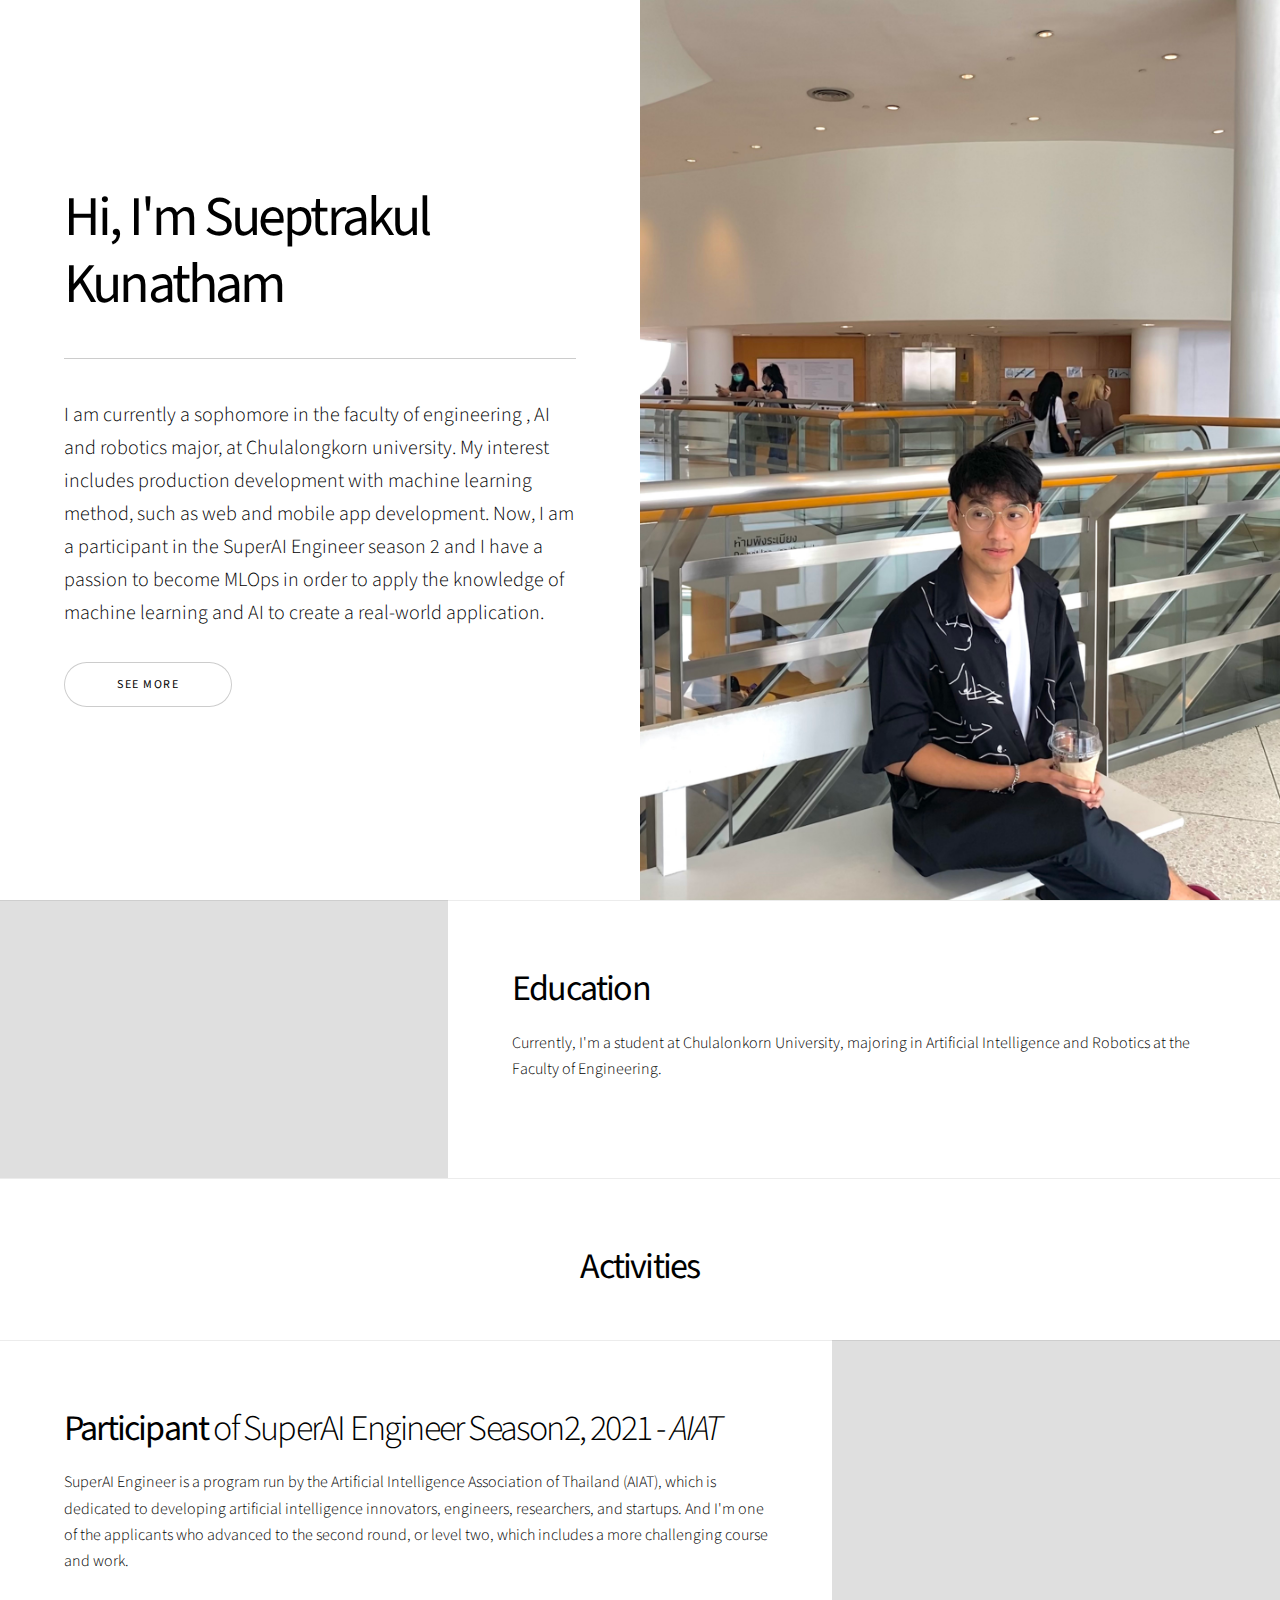
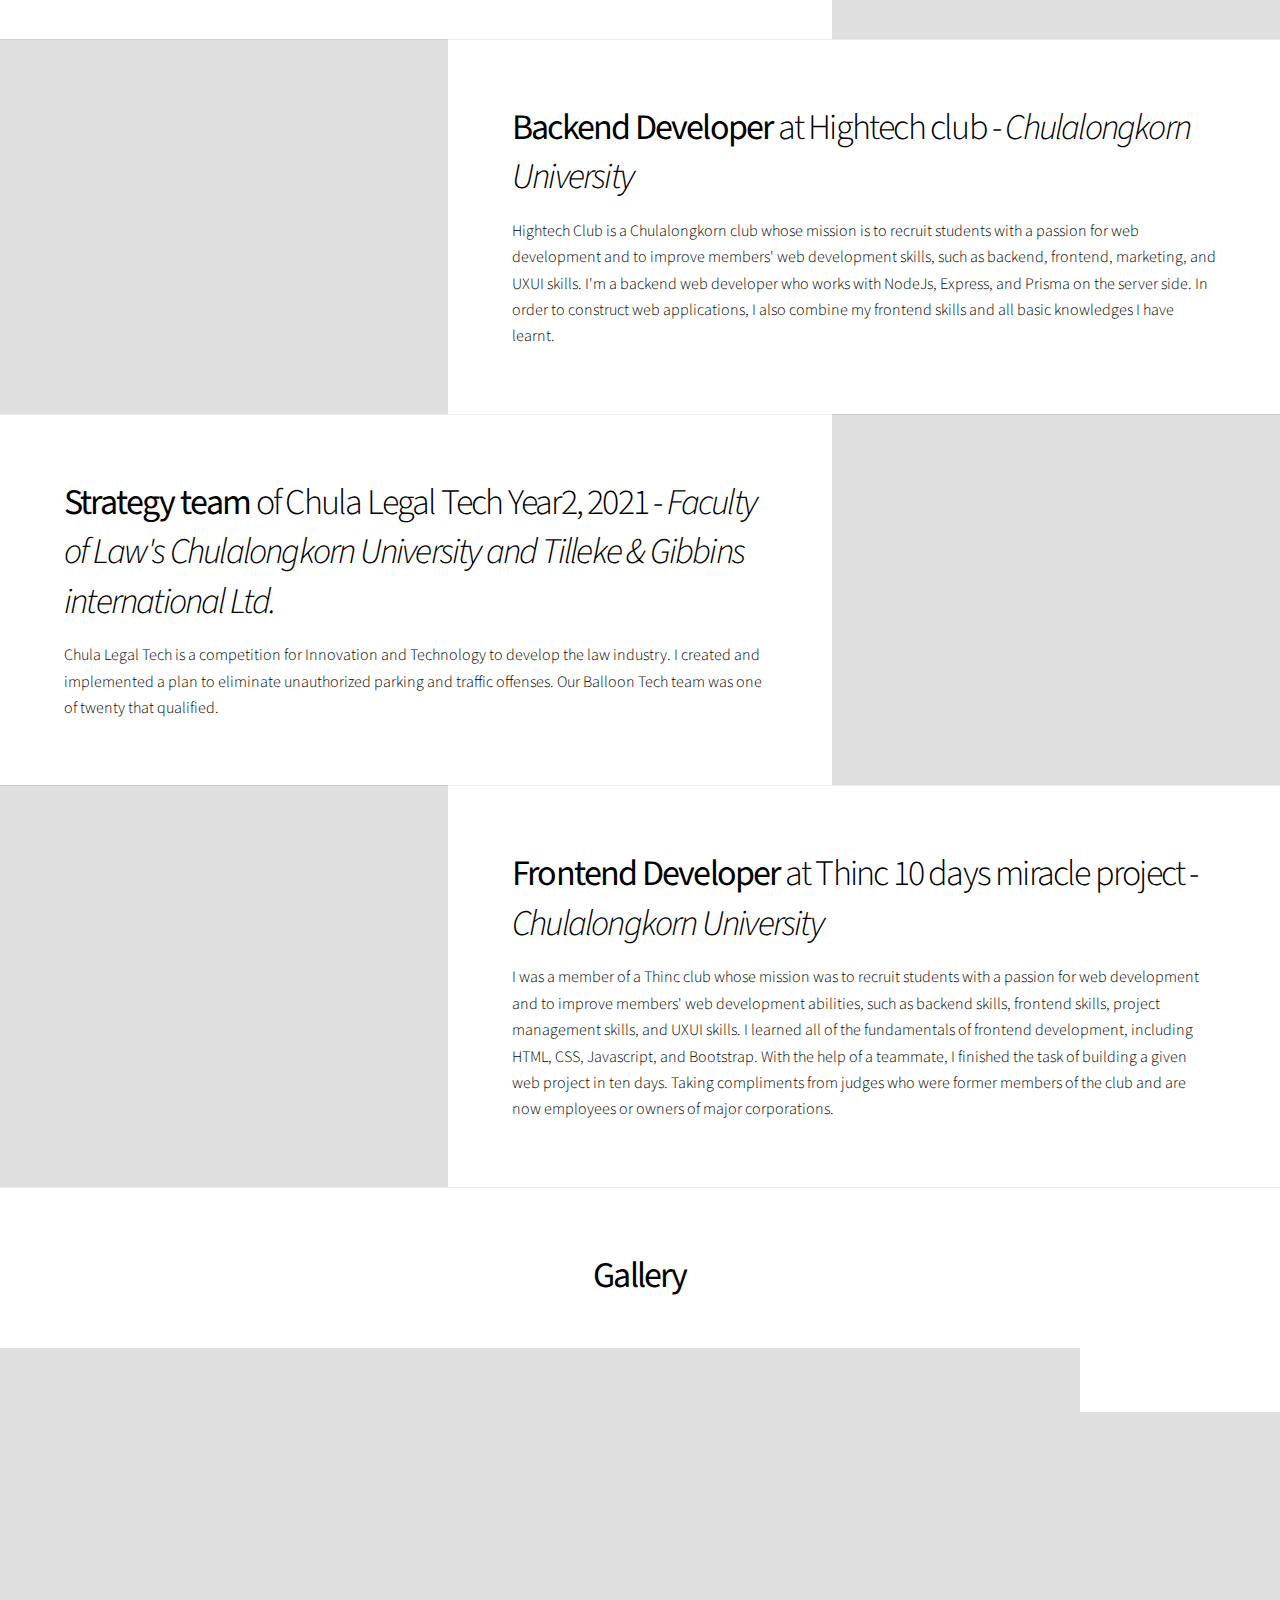
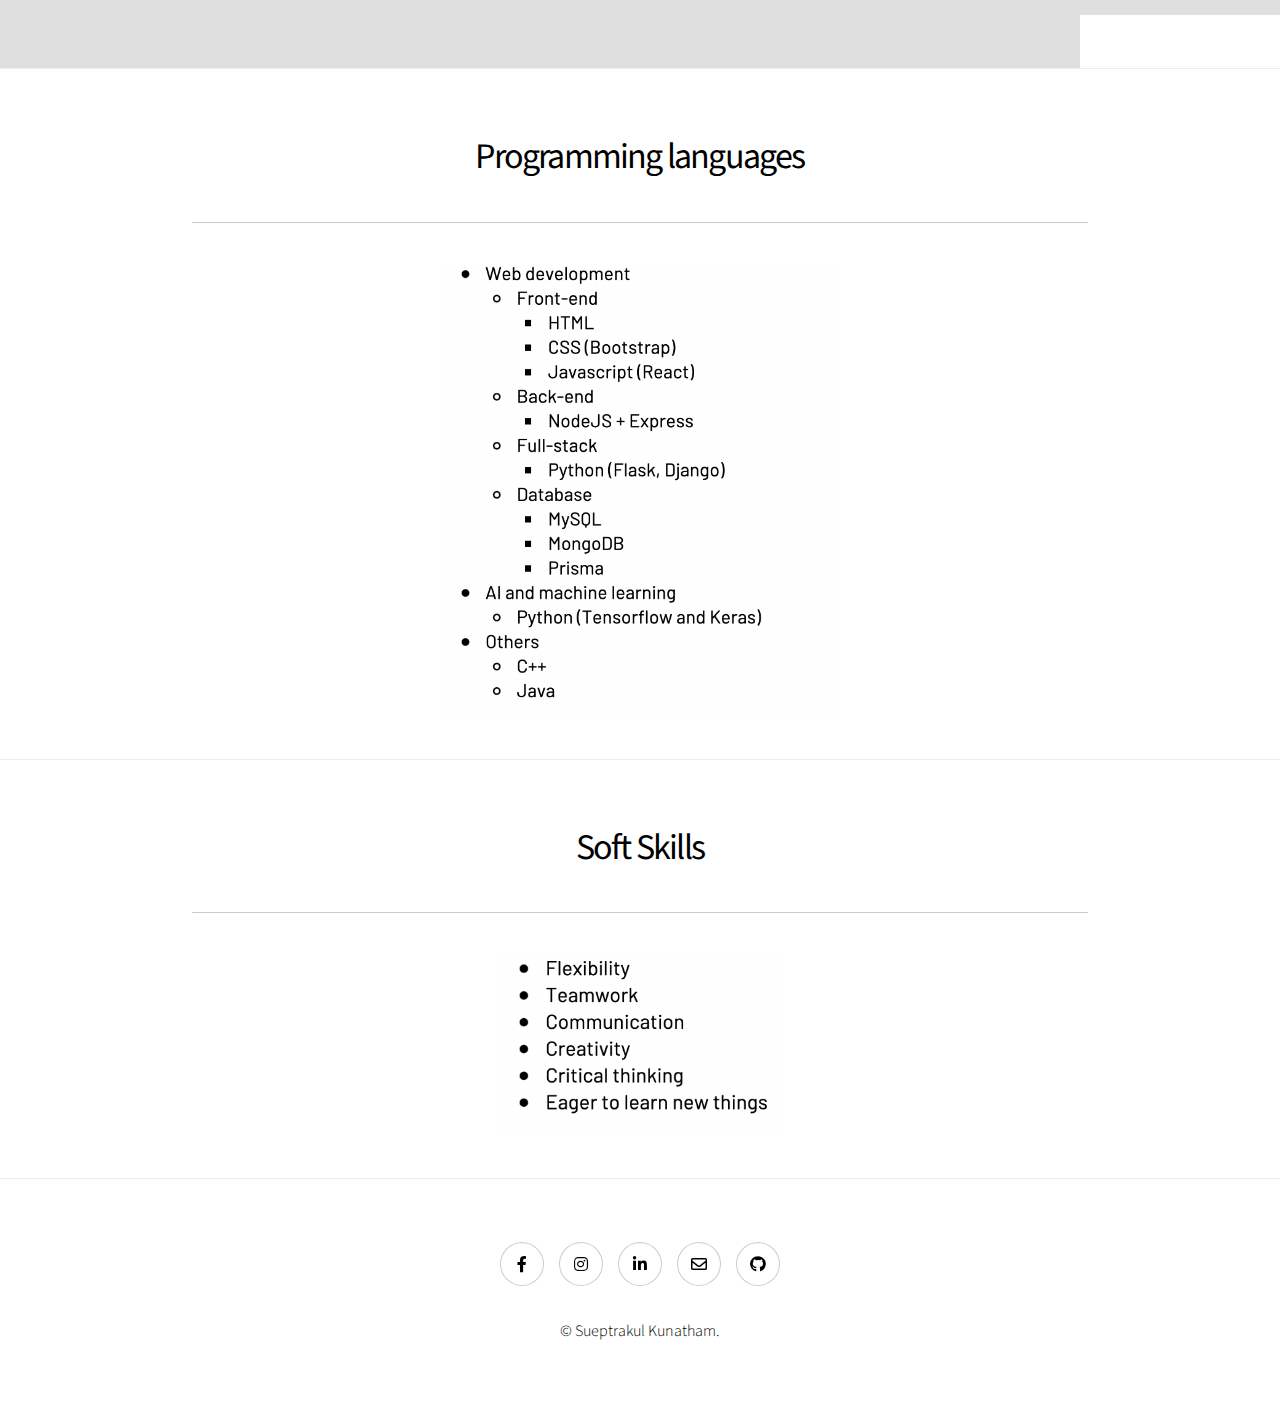
==== index.html @ b4db4ad5 "finalll" ====
<!DOCTYPE HTML>
<html>
	<head>
		<title>Sueptrakul Kunatham</title>
		<meta charset="utf-8" />
		<meta name="viewport" content="width=device-width, initial-scale=1, user-scalable=no" />
		<link rel="stylesheet" href="assets/css/main.css" />
		<noscript><link rel="stylesheet" href="assets/css/noscript.css" /></noscript>
	</head>
	<body class="is-preload">

		<!-- Wrapper -->
			<div id="wrapper" class="divided">

				<!-- One -->
					<section class="banner style1 orient-left content-align-left image-position-right fullscreen onload-image-fade-in onload-content-fade-right">
						<div class="content">
							<h1><b>Hi, I'm Sueptrakul Kunatham</b></h1>
							<hr>
							<p class="major">I am currently a sophomore in the faculty of engineering
								, AI and robotics major, at Chulalongkorn university. My interest includes production development with machine learning method, such as web and mobile app development. Now, I am a participant in the SuperAI Engineer season 2 and I have a passion to become MLOps in order to apply the knowledge of machine learning and AI to create a real-world application. 
							</p>
							<ul class="actions stacked">
								<li><a href="#first" class="button big wide smooth-scroll-middle">See more</a></li>
							</ul>
						</div>
						<div class="image">
							<img src="images/Me.jpg" alt="Sarm" />
						</div>
					</section>

				<!-- Two -->
					<section class="spotlight style1 orient-right content-align-left image-position-center onscroll-image-fade-in" id="first">
						<div class="content">
							<h2><b>Education</b></h2>
							<p>Currently, I'm a student at Chulalonkorn University, majoring in Artificial Intelligence and Robotics at the Faculty of Engineering.</p>
							<ul class="actions stacked">
							</ul>
						</div>
						<div class="image">
							<img src="images/Me2.jpg" alt="" />
						</div>
					</section>
					<section class="wrapper style1 align-center">
						<div class="inner">
							<h2><b>Activities</b></h2>
						</div>
					</section>
				<!-- Three -->
					<section class="spotlight style1 orient-left content-align-left image-position-center onscroll-image-fade-in">
						<div class="content">
							<h2><b>Participant </b>of SuperAI Engineer Season2, 2021<i> - AIAT</i></h2>
							<p>SuperAI Engineer is a program run by the Artificial Intelligence Association of Thailand (AIAT), which is dedicated to developing artificial intelligence innovators, engineers, researchers, and startups. And I'm one of the applicants who advanced to the second round, or level two, which includes a more challenging course and work.</p>
						</div>
						<div class="image">
							<img src="images/SarmSuperAI.jpg" alt="" style="height:70vh;"/>
						</div>
					</section>

				<!-- Four -->
					<section class="spotlight style1 orient-right content-align-left image-position-center onscroll-image-fade-in">
						<div class="content">
							<h2><b>Backend Developer </b>at Hightech club<i> - Chulalongkorn University</i></h2>
							<p>Hightech Club is a Chulalongkorn club whose mission is to recruit students with a passion for web development and to improve members' web development skills, such as backend, frontend, marketing, and UXUI skills. I'm a backend web developer who works with NodeJs, Express, and Prisma on the server side. In order to construct web applications, I also combine my frontend skills and all basic knowledges I have learnt.</p>
						</div>
						<div class="image">
							<img src="images/Hightech.png" alt="" />
						</div>
					</section>
				<!-- Five -->
				<section class="spotlight style1 orient-left content-align-left image-position-center onscroll-image-fade-in">
					<div class="content">
						<h2><b>Strategy team </b>of Chula Legal Tech Year2, 2021<i> - Faculty of Law's Chulalongkorn University and Tilleke & Gibbins international Ltd.</i></h2>
						<p>Chula Legal Tech is a competition for Innovation and Technology to develop the law industry. I created and implemented a plan to eliminate unauthorized parking and traffic offenses. Our Balloon Tech team was one of twenty that qualified.</p>
					</div>
					<div class="image">
						<img src="images/CuLegalTech.png" alt=""/>
					</div>
				</section>

				<!-- six -->
				<section class="spotlight style1 orient-right content-align-left image-position-center onscroll-image-fade-in">
					<div class="content">
						<h2><b>Frontend Developer </b>at Thinc 10 days miracle project<i> - Chulalongkorn University</i></h2>
						<p>I was a member of a Thinc club whose mission was to recruit students with a passion for web development and to improve members' web development abilities, such as backend skills, frontend skills, project management skills, and UXUI skills. I learned all of the fundamentals of frontend development, including HTML, CSS, Javascript, and Bootstrap. With the help of a teammate, I finished the task of building a given web project in ten days. Taking compliments from judges who were former members of the club and are now employees or owners of major corporations.</p>
					</div>
					<div class="image">
						<img src="images/Thinc.jpg" alt="" />
					</div>
				</section>
				

				<!-- seven -->
					<section class="wrapper style1 align-center">
						<div class="inner">
							<h2><b>Gallery</b></h2>
						</div>
						<!-- Gallery -->
							<div class="gallery style2 medium lightbox onscroll-fade-in" style="height: 20em">
								<article>
									<a href="images/MeInNisitPic.png" class="image">
										<img src="images/MeInNisitPic.png" alt="" style="object-fit: cover;" />
									</a>
									<div class="caption">
										<ul class="actions fixed">
											<li><span class="button small">Details</span></li>
										</ul>
									</div>
								</article>
								<article>
									<a href="images/20qualified.jpg" class="image">
										<img src="images/20qualified.jpg" alt="" />
									</a>
									<div class="caption">
										<ul class="actions fixed">
											<li><span class="button small">Details</span></li>
										</ul>
									</div>
								</article>
								<article>
									<a href="images/CuLegalTech.png" class="image">
										<img src="images/CuLegalTech.png" alt="" />
									</a>
									<div class="caption">
										<ul class="actions fixed">
											<li><span class="button small">Details</span></li>
										</ul>
									</div>
								</article>
								<article>
									<a href="images/Hightech.png" class="image">
										<img src="images/Hightech.png" alt="" style="margin-top: 4em"/>
									</a>
									<div class="caption">
										<ul class="actions fixed">
											<li><span class="button small">Details</span></li>
										</ul>
									</div>
								</article>
								<article>
									<a href="images/chillme.JPG" class="image">
										<img src="images/chillme.JPG" alt="" style="margin-top: 3em"/>
									</a>
									<div class="caption">
										<ul class="actions fixed">
											<li><span class="button small">Details</span></li>
										</ul>
									</div>
								</article>
								<article>
									<a href="images/FoundationAI.png" class="image">
										<img src="images/FoundationAI.png" alt="" style="margin-top: 3em"/>
									</a>
									<div class="caption">
										<ul class="actions fixed">
											<li><span class="button small">Details</span></li>
										</ul>
									</div>
								</article>
								<article>
									<a href="images/Superai_eng.jpg" class="image">
										<img src="images/Superai_eng.jpg" alt="" style="margin-top: 3em"/>
									</a>
									<div class="caption">
										<ul class="actions fixed">
											<li><span class="button small">Details</span></li>
										</ul>
									</div>
								</article>
								<article>
									<a href="images/SuperaiMe.jpg" class="image">
										<img src="images/SuperaiMe.jpg" alt="" />
									</a>
									<div class="caption">
										<ul class="actions fixed">
											<li><span class="button small">Details</span></li>
										</ul>
									</div>
								</article>
								<article>
									<a href="images/Superai_camp.jpg" class="image">
										<img src="images/Superai_camp.jpg" alt="" style="margin-top: 1.5em"/>
									</a>
									<div class="caption">
										<ul class="actions fixed">
											<li><span class="button small">Details</span></li>
										</ul>
									</div>
								</article>
								
							</div>

					</section>

				<!-- Eight -->
					<section class="wrapper style1 align-center">
						<div class="inner">
							<h2><b>Programming languages</b><hr></h2>
							<div class="image">
								<img src="images/listoflanguages.png" alt="" style="width:25em;" />
							</div>							
						</div>
					</section>
				<!-- Ninth -->
				<section class="wrapper style1 align-center">
					<div class="inner">
						<h2><b>Soft Skills</b><hr></h2>
						<div class="image">
							<img src="images/SoftSkills.png" alt="" style="width:18em;" />
						</div>							
					</div>
				</section>


				<!-- Footer -->
					<footer class="wrapper style1 align-center">
						<div class="inner">
							<ul class="icons">
								<li><a href="https://web.facebook.com/SarmKunatham/" class="icon brands style2 fa-facebook-f"><span class="label">Facebook</span></a></li>
								<li><a href="https://www.instagram.com/sarm_kunatham/" class="icon brands style2 fa-instagram"><span class="label">Instagram</span></a></li>
								<li><a href="https://www.linkedin.com/in/sueptrakul-kunatham" class="icon brands style2 fa-linkedin-in"><span class="label">LinkedIn</span></a></li>
								<li><a href="#" class="icon style2 fa-envelope"><span class="label">Email</span></a></li>
								<li><a href="https://github.com/SarmSKunatham" class="icon brands style2 fa-github"><span class="label">Email</span></a></li>
							</ul>
							<p>&copy; Sueptrakul Kunatham.</p>
						</div>
					</footer>

			</div>

		<!-- Scripts -->
			<script src="assets/js/jquery.min.js"></script>
			<script src="assets/js/jquery.scrollex.min.js"></script>
			<script src="assets/js/jquery.scrolly.min.js"></script>
			<script src="assets/js/browser.min.js"></script>
			<script src="assets/js/breakpoints.min.js"></script>
			<script src="assets/js/util.js"></script>
			<script src="assets/js/main.js"></script>

	</body>
</html>
---- assets/css/main.css ----
@import url(fontawesome-all.min.css);
@import url("https://fonts.googleapis.com/css?family=Source+Sans+Pro:300,300i,400,400i");

/*
	Story by HTML5 UP
	html5up.net | @ajlkn
	Free for personal and commercial use under the CCA 3.0 license (html5up.net/license)
*/

html, body, div, span, applet, object,
iframe, h1, h2, h3, h4, h5, h6, p, blockquote,
pre, a, abbr, acronym, address, big, cite,
code, del, dfn, em, img, ins, kbd, q, s, samp,
small, strike, strong, sub, sup, tt, var, b,
u, i, center, dl, dt, dd, ol, ul, li, fieldset,
form, label, legend, table, caption, tbody,
tfoot, thead, tr, th, td, article, aside,
canvas, details, embed, figure, figcaption,
footer, header, hgroup, menu, nav, output, ruby,
section, summary, time, mark, audio, video {
	margin: 0;
	padding: 0;
	border: 0;
	font-size: 100%;
	font: inherit;
	vertical-align: baseline;}

article, aside, details, figcaption, figure,
footer, header, hgroup, menu, nav, section {
	display: block;}

body {
	line-height: 1;
}

ol, ul {
	list-style: none;
}

blockquote, q {
	quotes: none;
}

	blockquote:before, blockquote:after, q:before, q:after {
		content: '';
		content: none;
	}

table {
	border-collapse: collapse;
	border-spacing: 0;
}

body {
	-webkit-text-size-adjust: none;
}

mark {
	background-color: transparent;
	color: inherit;
}

input::-moz-focus-inner {
	border: 0;
	padding: 0;
}

input, select, textarea {
	-moz-appearance: none;
	-webkit-appearance: none;
	-ms-appearance: none;
	appearance: none;
}

/* Basic */

	@-ms-viewport {
		width: device-width;
	}

	body {
		-ms-overflow-style: scrollbar;
	}

	@media screen and (max-width: 480px) {

		html, body {
			min-width: 320px;
		}

	}
	html {
		box-sizing: border-box;
	}

	*, *:before, *:after {
		box-sizing: inherit;
	}

	body {
		background: #ffffff;
	}

		body.is-preload *, body.is-preload *:before, body.is-preload *:after {
			-moz-animation: none !important;
			-webkit-animation: none !important;
			-ms-animation: none !important;
			animation: none !important;
			-moz-transition: none !important;
			-webkit-transition: none !important;
			-ms-transition: none !important;
			transition: none !important;
		}

/* Type */

	html {
		font-size: 18pt;
	}

		@media screen and (max-width: 1680px) {

			html {
				font-size: 14pt;
			}

		}

		@media screen and (max-width: 1280px) {

			html {
				font-size: 12pt;
			}

		}

		@media screen and (max-width: 736px) {

			html {
				font-size: 11pt;
			}

		}

		@media screen and (max-width: 360px) {

			html {
				font-size: 10pt;
			}

		}

	body {
		background-color: #ffffff;
		color: #000000;
	}

	body, input, select, textarea {
		font-family: "Source Sans Pro", Helvetica, sans-serif;
		font-size: 1rem;
		font-weight: 300;
		line-height: 1.65;
	}

	a {
		-moz-transition: color 0.2s ease-in-out;
		-webkit-transition: color 0.2s ease-in-out;
		-ms-transition: color 0.2s ease-in-out;
		transition: color 0.2s ease-in-out;
		text-decoration: underline;
	}

		a:hover {
			text-decoration: none;
		}

	strong, b {
		font-weight: 400;
	}

	em, i {
		font-style: italic;
	}

	p {
		margin: 0 0 2rem 0;
	}

		p.major {
			font-size: 1.25rem;
		}

	h1, h2, h3, h4, h5, h6 {
		font-weight: 300;
		line-height: 1.375;
		letter-spacing: -0.05em;
		margin: 0 0 1rem 0;
	}

		h1 a, h2 a, h3 a, h4 a, h5 a, h6 a {
			color: inherit;
			text-decoration: none;
		}

	h1 {
		font-size: 3.5rem;
		line-height: 1.2;
	}

	h2 {
		font-size: 2.25rem;
	}

	h3 {
		font-size: 1.5rem;
	}

	h4 {
		font-size: 1.1rem;
	}

	h5 {
		font-size: 0.9rem;
	}

	h6 {
		font-size: 0.7rem;
	}

	sub {
		font-size: 0.8rem;
		position: relative;
		top: 0.5rem;
	}

	sup {
		font-size: 0.8rem;
		position: relative;
		top: -0.5rem;
	}

	blockquote {
		border-left: solid 4px;
		font-style: italic;
		margin: 0 0 2rem 0;
		padding: 0.5rem 0 0.5rem 2rem;
	}

	code {
		border-radius: 4px;
		font-family: "Courier New", monospace;
		font-size: 0.9em;
		margin: 0 0.25rem;
		padding: 0.25rem 0.325rem;
	}

	pre {
		-webkit-overflow-scrolling: touch;
		font-family: "Courier New", monospace;
		font-size: 0.9em;
		margin: 0 0 2rem 0;
	}

		pre code {
			display: block;
			line-height: 1.5;
			padding: 0.75rem 1rem;
			overflow-x: auto;
		}

	hr {
		border: 0;
		border-bottom: solid 1px;
		margin: 2.5rem 0;
	}

		hr.major {
			margin: 3.5rem 0;
		}

	.align-left {
		text-align: left;
	}

	.align-center {
		text-align: center;
	}

	.align-right {
		text-align: right;
	}

	@media screen and (max-width: 736px) {

		p.major {
			font-size: 1.1rem;
		}

		h1 {
			font-size: 2.5rem;
		}

		h2 {
			font-size: 2rem;
		}

		h3 {
			font-size: 1.25rem;
		}

		h4 {
			font-size: 1rem;
		}

	}

	input, select, textarea {
		color: #000000;
	}

	a {
		color: #000000;
	}

		a:hover {
			color: #47D3E5;
		}

	strong, b {
		color: #000000;
	}

	h1, h2, h3, h4, h5, h6 {
		color: #000000;
	}

	blockquote {
		border-left-color: rgba(0, 0, 0, 0.2);
	}

	code {
		background: rgba(0, 0, 0, 0.05);
		border-color: rgba(0, 0, 0, 0.2);
	}

	hr {
		border-bottom-color: rgba(0, 0, 0, 0.2);
	}

/* Row */

	.row {
		display: flex;
		flex-wrap: wrap;
		box-sizing: border-box;
		align-items: stretch;
	}

		.row > * {
			box-sizing: border-box;
		}

		.row.gtr-uniform > * > :last-child {
			margin-bottom: 0;
		}

		.row.aln-left {
			justify-content: flex-start;
		}

		.row.aln-center {
			justify-content: center;
		}

		.row.aln-right {
			justify-content: flex-end;
		}

		.row.aln-top {
			align-items: flex-start;
		}

		.row.aln-middle {
			align-items: center;
		}

		.row.aln-bottom {
			align-items: flex-end;
		}

		.row > .imp {
			order: -1;
		}

		.row > .col-1 {
			width: 8.33333%;
		}

		.row > .off-1 {
			margin-left: 8.33333%;
		}

		.row > .col-2 {
			width: 16.66667%;
		}

		.row > .off-2 {
			margin-left: 16.66667%;
		}

		.row > .col-3 {
			width: 25%;
		}

		.row > .off-3 {
			margin-left: 25%;
		}

		.row > .col-4 {
			width: 33.33333%;
		}

		.row > .off-4 {
			margin-left: 33.33333%;
		}

		.row > .col-5 {
			width: 41.66667%;
		}

		.row > .off-5 {
			margin-left: 41.66667%;
		}

		.row > .col-6 {
			width: 50%;
		}

		.row > .off-6 {
			margin-left: 50%;
		}

		.row > .col-7 {
			width: 58.33333%;
		}

		.row > .off-7 {
			margin-left: 58.33333%;
		}

		.row > .col-8 {
			width: 66.66667%;
		}

		.row > .off-8 {
			margin-left: 66.66667%;
		}

		.row > .col-9 {
			width: 75%;
		}

		.row > .off-9 {
			margin-left: 75%;
		}

		.row > .col-10 {
			width: 83.33333%;
		}

		.row > .off-10 {
			margin-left: 83.33333%;
		}

		.row > .col-11 {
			width: 91.66667%;
		}

		.row > .off-11 {
			margin-left: 91.66667%;
		}

		.row > .col-12 {
			width: 100%;
		}

		.row > .off-12 {
			margin-left: 100%;
		}

		.row.gtr-0 {
			margin-top: 0;
			margin-left: 0rem;
		}

			.row.gtr-0 > * {
				padding: 0 0 0 0rem;
			}

			.row.gtr-0.gtr-uniform {
				margin-top: 0rem;
			}

				.row.gtr-0.gtr-uniform > * {
					padding-top: 0rem;
				}

		.row.gtr-25 {
			margin-top: 0;
			margin-left: -0.5rem;
		}

			.row.gtr-25 > * {
				padding: 0 0 0 0.5rem;
			}

			.row.gtr-25.gtr-uniform {
				margin-top: -0.5rem;
			}

				.row.gtr-25.gtr-uniform > * {
					padding-top: 0.5rem;
				}

		.row.gtr-50 {
			margin-top: 0;
			margin-left: -1rem;
		}

			.row.gtr-50 > * {
				padding: 0 0 0 1rem;
			}

			.row.gtr-50.gtr-uniform {
				margin-top: -1rem;
			}

				.row.gtr-50.gtr-uniform > * {
					padding-top: 1rem;
				}

		.row {
			margin-top: 0;
			margin-left: -2rem;
		}

			.row > * {
				padding: 0 0 0 2rem;
			}

			.row.gtr-uniform {
				margin-top: -2rem;
			}

				.row.gtr-uniform > * {
					padding-top: 2rem;
				}

		.row.gtr-150 {
			margin-top: 0;
			margin-left: -3rem;
		}

			.row.gtr-150 > * {
				padding: 0 0 0 3rem;
			}

			.row.gtr-150.gtr-uniform {
				margin-top: -3rem;
			}

				.row.gtr-150.gtr-uniform > * {
					padding-top: 3rem;
				}

		.row.gtr-200 {
			margin-top: 0;
			margin-left: -4rem;
		}

			.row.gtr-200 > * {
				padding: 0 0 0 4rem;
			}

			.row.gtr-200.gtr-uniform {
				margin-top: -4rem;
			}

				.row.gtr-200.gtr-uniform > * {
					padding-top: 4rem;
				}

		@media screen and (max-width: 1680px) {

			.row {
				display: flex;
				flex-wrap: wrap;
				box-sizing: border-box;
				align-items: stretch;
			}

				.row > * {
					box-sizing: border-box;
				}

				.row.gtr-uniform > * > :last-child {
					margin-bottom: 0;
				}

				.row.aln-left {
					justify-content: flex-start;
				}

				.row.aln-center {
					justify-content: center;
				}

				.row.aln-right {
					justify-content: flex-end;
				}

				.row.aln-top {
					align-items: flex-start;
				}

				.row.aln-middle {
					align-items: center;
				}

				.row.aln-bottom {
					align-items: flex-end;
				}

				.row > .imp-xlarge {
					order: -1;
				}

				.row > .col-1-xlarge {
					width: 8.33333%;
				}

				.row > .off-1-xlarge {
					margin-left: 8.33333%;
				}

				.row > .col-2-xlarge {
					width: 16.66667%;
				}

				.row > .off-2-xlarge {
					margin-left: 16.66667%;
				}

				.row > .col-3-xlarge {
					width: 25%;
				}

				.row > .off-3-xlarge {
					margin-left: 25%;
				}

				.row > .col-4-xlarge {
					width: 33.33333%;
				}

				.row > .off-4-xlarge {
					margin-left: 33.33333%;
				}

				.row > .col-5-xlarge {
					width: 41.66667%;
				}

				.row > .off-5-xlarge {
					margin-left: 41.66667%;
				}

				.row > .col-6-xlarge {
					width: 50%;
				}

				.row > .off-6-xlarge {
					margin-left: 50%;
				}

				.row > .col-7-xlarge {
					width: 58.33333%;
				}

				.row > .off-7-xlarge {
					margin-left: 58.33333%;
				}

				.row > .col-8-xlarge {
					width: 66.66667%;
				}

				.row > .off-8-xlarge {
					margin-left: 66.66667%;
				}

				.row > .col-9-xlarge {
					width: 75%;
				}

				.row > .off-9-xlarge {
					margin-left: 75%;
				}

				.row > .col-10-xlarge {
					width: 83.33333%;
				}

				.row > .off-10-xlarge {
					margin-left: 83.33333%;
				}

				.row > .col-11-xlarge {
					width: 91.66667%;
				}

				.row > .off-11-xlarge {
					margin-left: 91.66667%;
				}

				.row > .col-12-xlarge {
					width: 100%;
				}

				.row > .off-12-xlarge {
					margin-left: 100%;
				}

				.row.gtr-0 {
					margin-top: 0;
					margin-left: 0rem;
				}

					.row.gtr-0 > * {
						padding: 0 0 0 0rem;
					}

					.row.gtr-0.gtr-uniform {
						margin-top: 0rem;
					}

						.row.gtr-0.gtr-uniform > * {
							padding-top: 0rem;
						}

				.row.gtr-25 {
					margin-top: 0;
					margin-left: -0.5rem;
				}

					.row.gtr-25 > * {
						padding: 0 0 0 0.5rem;
					}

					.row.gtr-25.gtr-uniform {
						margin-top: -0.5rem;
					}

						.row.gtr-25.gtr-uniform > * {
							padding-top: 0.5rem;
						}

				.row.gtr-50 {
					margin-top: 0;
					margin-left: -1rem;
				}

					.row.gtr-50 > * {
						padding: 0 0 0 1rem;
					}

					.row.gtr-50.gtr-uniform {
						margin-top: -1rem;
					}

						.row.gtr-50.gtr-uniform > * {
							padding-top: 1rem;
						}

				.row {
					margin-top: 0;
					margin-left: -2rem;
				}

					.row > * {
						padding: 0 0 0 2rem;
					}

					.row.gtr-uniform {
						margin-top: -2rem;
					}

						.row.gtr-uniform > * {
							padding-top: 2rem;
						}

				.row.gtr-150 {
					margin-top: 0;
					margin-left: -3rem;
				}

					.row.gtr-150 > * {
						padding: 0 0 0 3rem;
					}

					.row.gtr-150.gtr-uniform {
						margin-top: -3rem;
					}

						.row.gtr-150.gtr-uniform > * {
							padding-top: 3rem;
						}

				.row.gtr-200 {
					margin-top: 0;
					margin-left: -4rem;
				}

					.row.gtr-200 > * {
						padding: 0 0 0 4rem;
					}

					.row.gtr-200.gtr-uniform {
						margin-top: -4rem;
					}

						.row.gtr-200.gtr-uniform > * {
							padding-top: 4rem;
						}

		}

		@media screen and (max-width: 1280px) {

			.row {
				display: flex;
				flex-wrap: wrap;
				box-sizing: border-box;
				align-items: stretch;
			}

				.row > * {
					box-sizing: border-box;
				}

				.row.gtr-uniform > * > :last-child {
					margin-bottom: 0;
				}

				.row.aln-left {
					justify-content: flex-start;
				}

				.row.aln-center {
					justify-content: center;
				}

				.row.aln-right {
					justify-content: flex-end;
				}

				.row.aln-top {
					align-items: flex-start;
				}

				.row.aln-middle {
					align-items: center;
				}

				.row.aln-bottom {
					align-items: flex-end;
				}

				.row > .imp-large {
					order: -1;
				}

				.row > .col-1-large {
					width: 8.33333%;
				}

				.row > .off-1-large {
					margin-left: 8.33333%;
				}

				.row > .col-2-large {
					width: 16.66667%;
				}

				.row > .off-2-large {
					margin-left: 16.66667%;
				}

				.row > .col-3-large {
					width: 25%;
				}

				.row > .off-3-large {
					margin-left: 25%;
				}

				.row > .col-4-large {
					width: 33.33333%;
				}

				.row > .off-4-large {
					margin-left: 33.33333%;
				}

				.row > .col-5-large {
					width: 41.66667%;
				}

				.row > .off-5-large {
					margin-left: 41.66667%;
				}

				.row > .col-6-large {
					width: 50%;
				}

				.row > .off-6-large {
					margin-left: 50%;
				}

				.row > .col-7-large {
					width: 58.33333%;
				}

				.row > .off-7-large {
					margin-left: 58.33333%;
				}

				.row > .col-8-large {
					width: 66.66667%;
				}

				.row > .off-8-large {
					margin-left: 66.66667%;
				}

				.row > .col-9-large {
					width: 75%;
				}

				.row > .off-9-large {
					margin-left: 75%;
				}

				.row > .col-10-large {
					width: 83.33333%;
				}

				.row > .off-10-large {
					margin-left: 83.33333%;
				}

				.row > .col-11-large {
					width: 91.66667%;
				}

				.row > .off-11-large {
					margin-left: 91.66667%;
				}

				.row > .col-12-large {
					width: 100%;
				}

				.row > .off-12-large {
					margin-left: 100%;
				}

				.row.gtr-0 {
					margin-top: 0;
					margin-left: 0rem;
				}

					.row.gtr-0 > * {
						padding: 0 0 0 0rem;
					}

					.row.gtr-0.gtr-uniform {
						margin-top: 0rem;
					}

						.row.gtr-0.gtr-uniform > * {
							padding-top: 0rem;
						}

				.row.gtr-25 {
					margin-top: 0;
					margin-left: -0.5rem;
				}

					.row.gtr-25 > * {
						padding: 0 0 0 0.5rem;
					}

					.row.gtr-25.gtr-uniform {
						margin-top: -0.5rem;
					}

						.row.gtr-25.gtr-uniform > * {
							padding-top: 0.5rem;
						}

				.row.gtr-50 {
					margin-top: 0;
					margin-left: -1rem;
				}

					.row.gtr-50 > * {
						padding: 0 0 0 1rem;
					}

					.row.gtr-50.gtr-uniform {
						margin-top: -1rem;
					}

						.row.gtr-50.gtr-uniform > * {
							padding-top: 1rem;
						}

				.row {
					margin-top: 0;
					margin-left: -2rem;
				}

					.row > * {
						padding: 0 0 0 2rem;
					}

					.row.gtr-uniform {
						margin-top: -2rem;
					}

						.row.gtr-uniform > * {
							padding-top: 2rem;
						}

				.row.gtr-150 {
					margin-top: 0;
					margin-left: -3rem;
				}

					.row.gtr-150 > * {
						padding: 0 0 0 3rem;
					}

					.row.gtr-150.gtr-uniform {
						margin-top: -3rem;
					}

						.row.gtr-150.gtr-uniform > * {
							padding-top: 3rem;
						}

				.row.gtr-200 {
					margin-top: 0;
					margin-left: -4rem;
				}

					.row.gtr-200 > * {
						padding: 0 0 0 4rem;
					}

					.row.gtr-200.gtr-uniform {
						margin-top: -4rem;
					}

						.row.gtr-200.gtr-uniform > * {
							padding-top: 4rem;
						}

		}

		@media screen and (max-width: 980px) {

			.row {
				display: flex;
				flex-wrap: wrap;
				box-sizing: border-box;
				align-items: stretch;
			}

				.row > * {
					box-sizing: border-box;
				}

				.row.gtr-uniform > * > :last-child {
					margin-bottom: 0;
				}

				.row.aln-left {
					justify-content: flex-start;
				}

				.row.aln-center {
					justify-content: center;
				}

				.row.aln-right {
					justify-content: flex-end;
				}

				.row.aln-top {
					align-items: flex-start;
				}

				.row.aln-middle {
					align-items: center;
				}

				.row.aln-bottom {
					align-items: flex-end;
				}

				.row > .imp-medium {
					order: -1;
				}

				.row > .col-1-medium {
					width: 8.33333%;
				}

				.row > .off-1-medium {
					margin-left: 8.33333%;
				}

				.row > .col-2-medium {
					width: 16.66667%;
				}

				.row > .off-2-medium {
					margin-left: 16.66667%;
				}

				.row > .col-3-medium {
					width: 25%;
				}

				.row > .off-3-medium {
					margin-left: 25%;
				}

				.row > .col-4-medium {
					width: 33.33333%;
				}

				.row > .off-4-medium {
					margin-left: 33.33333%;
				}

				.row > .col-5-medium {
					width: 41.66667%;
				}

				.row > .off-5-medium {
					margin-left: 41.66667%;
				}

				.row > .col-6-medium {
					width: 50%;
				}

				.row > .off-6-medium {
					margin-left: 50%;
				}

				.row > .col-7-medium {
					width: 58.33333%;
				}

				.row > .off-7-medium {
					margin-left: 58.33333%;
				}

				.row > .col-8-medium {
					width: 66.66667%;
				}

				.row > .off-8-medium {
					margin-left: 66.66667%;
				}

				.row > .col-9-medium {
					width: 75%;
				}

				.row > .off-9-medium {
					margin-left: 75%;
				}

				.row > .col-10-medium {
					width: 83.33333%;
				}

				.row > .off-10-medium {
					margin-left: 83.33333%;
				}

				.row > .col-11-medium {
					width: 91.66667%;
				}

				.row > .off-11-medium {
					margin-left: 91.66667%;
				}

				.row > .col-12-medium {
					width: 100%;
				}

				.row > .off-12-medium {
					margin-left: 100%;
				}

				.row.gtr-0 {
					margin-top: 0;
					margin-left: 0rem;
				}

					.row.gtr-0 > * {
						padding: 0 0 0 0rem;
					}

					.row.gtr-0.gtr-uniform {
						margin-top: 0rem;
					}

						.row.gtr-0.gtr-uniform > * {
							padding-top: 0rem;
						}

				.row.gtr-25 {
					margin-top: 0;
					margin-left: -0.5rem;
				}

					.row.gtr-25 > * {
						padding: 0 0 0 0.5rem;
					}

					.row.gtr-25.gtr-uniform {
						margin-top: -0.5rem;
					}

						.row.gtr-25.gtr-uniform > * {
							padding-top: 0.5rem;
						}

				.row.gtr-50 {
					margin-top: 0;
					margin-left: -1rem;
				}

					.row.gtr-50 > * {
						padding: 0 0 0 1rem;
					}

					.row.gtr-50.gtr-uniform {
						margin-top: -1rem;
					}

						.row.gtr-50.gtr-uniform > * {
							padding-top: 1rem;
						}

				.row {
					margin-top: 0;
					margin-left: -2rem;
				}

					.row > * {
						padding: 0 0 0 2rem;
					}

					.row.gtr-uniform {
						margin-top: -2rem;
					}

						.row.gtr-uniform > * {
							padding-top: 2rem;
						}

				.row.gtr-150 {
					margin-top: 0;
					margin-left: -3rem;
				}

					.row.gtr-150 > * {
						padding: 0 0 0 3rem;
					}

					.row.gtr-150.gtr-uniform {
						margin-top: -3rem;
					}

						.row.gtr-150.gtr-uniform > * {
							padding-top: 3rem;
						}

				.row.gtr-200 {
					margin-top: 0;
					margin-left: -4rem;
				}

					.row.gtr-200 > * {
						padding: 0 0 0 4rem;
					}

					.row.gtr-200.gtr-uniform {
						margin-top: -4rem;
					}

						.row.gtr-200.gtr-uniform > * {
							padding-top: 4rem;
						}

		}

		@media screen and (max-width: 736px) {

			.row {
				display: flex;
				flex-wrap: wrap;
				box-sizing: border-box;
				align-items: stretch;
			}

				.row > * {
					box-sizing: border-box;
				}

				.row.gtr-uniform > * > :last-child {
					margin-bottom: 0;
				}

				.row.aln-left {
					justify-content: flex-start;
				}

				.row.aln-center {
					justify-content: center;
				}

				.row.aln-right {
					justify-content: flex-end;
				}

				.row.aln-top {
					align-items: flex-start;
				}

				.row.aln-middle {
					align-items: center;
				}

				.row.aln-bottom {
					align-items: flex-end;
				}

				.row > .imp-small {
					order: -1;
				}

				.row > .col-1-small {
					width: 8.33333%;
				}

				.row > .off-1-small {
					margin-left: 8.33333%;
				}

				.row > .col-2-small {
					width: 16.66667%;
				}

				.row > .off-2-small {
					margin-left: 16.66667%;
				}

				.row > .col-3-small {
					width: 25%;
				}

				.row > .off-3-small {
					margin-left: 25%;
				}

				.row > .col-4-small {
					width: 33.33333%;
				}

				.row > .off-4-small {
					margin-left: 33.33333%;
				}

				.row > .col-5-small {
					width: 41.66667%;
				}

				.row > .off-5-small {
					margin-left: 41.66667%;
				}

				.row > .col-6-small {
					width: 50%;
				}

				.row > .off-6-small {
					margin-left: 50%;
				}

				.row > .col-7-small {
					width: 58.33333%;
				}

				.row > .off-7-small {
					margin-left: 58.33333%;
				}

				.row > .col-8-small {
					width: 66.66667%;
				}

				.row > .off-8-small {
					margin-left: 66.66667%;
				}

				.row > .col-9-small {
					width: 75%;
				}

				.row > .off-9-small {
					margin-left: 75%;
				}

				.row > .col-10-small {
					width: 83.33333%;
				}

				.row > .off-10-small {
					margin-left: 83.33333%;
				}

				.row > .col-11-small {
					width: 91.66667%;
				}

				.row > .off-11-small {
					margin-left: 91.66667%;
				}

				.row > .col-12-small {
					width: 100%;
				}

				.row > .off-12-small {
					margin-left: 100%;
				}

				.row.gtr-0 {
					margin-top: 0;
					margin-left: 0rem;
				}

					.row.gtr-0 > * {
						padding: 0 0 0 0rem;
					}

					.row.gtr-0.gtr-uniform {
						margin-top: 0rem;
					}

						.row.gtr-0.gtr-uniform > * {
							padding-top: 0rem;
						}

				.row.gtr-25 {
					margin-top: 0;
					margin-left: -0.5rem;
				}

					.row.gtr-25 > * {
						padding: 0 0 0 0.5rem;
					}

					.row.gtr-25.gtr-uniform {
						margin-top: -0.5rem;
					}

						.row.gtr-25.gtr-uniform > * {
							padding-top: 0.5rem;
						}

				.row.gtr-50 {
					margin-top: 0;
					margin-left: -1rem;
				}

					.row.gtr-50 > * {
						padding: 0 0 0 1rem;
					}

					.row.gtr-50.gtr-uniform {
						margin-top: -1rem;
					}

						.row.gtr-50.gtr-uniform > * {
							padding-top: 1rem;
						}

				.row {
					margin-top: 0;
					margin-left: -2rem;
				}

					.row > * {
						padding: 0 0 0 2rem;
					}

					.row.gtr-uniform {
						margin-top: -2rem;
					}

						.row.gtr-uniform > * {
							padding-top: 2rem;
						}

				.row.gtr-150 {
					margin-top: 0;
					margin-left: -3rem;
				}

					.row.gtr-150 > * {
						padding: 0 0 0 3rem;
					}

					.row.gtr-150.gtr-uniform {
						margin-top: -3rem;
					}

						.row.gtr-150.gtr-uniform > * {
							padding-top: 3rem;
						}

				.row.gtr-200 {
					margin-top: 0;
					margin-left: -4rem;
				}

					.row.gtr-200 > * {
						padding: 0 0 0 4rem;
					}

					.row.gtr-200.gtr-uniform {
						margin-top: -4rem;
					}

						.row.gtr-200.gtr-uniform > * {
							padding-top: 4rem;
						}

		}

		@media screen and (max-width: 480px) {

			.row {
				display: flex;
				flex-wrap: wrap;
				box-sizing: border-box;
				align-items: stretch;
			}

				.row > * {
					box-sizing: border-box;
				}

				.row.gtr-uniform > * > :last-child {
					margin-bottom: 0;
				}

				.row.aln-left {
					justify-content: flex-start;
				}

				.row.aln-center {
					justify-content: center;
				}

				.row.aln-right {
					justify-content: flex-end;
				}

				.row.aln-top {
					align-items: flex-start;
				}

				.row.aln-middle {
					align-items: center;
				}

				.row.aln-bottom {
					align-items: flex-end;
				}

				.row > .imp-xsmall {
					order: -1;
				}

				.row > .col-1-xsmall {
					width: 8.33333%;
				}

				.row > .off-1-xsmall {
					margin-left: 8.33333%;
				}

				.row > .col-2-xsmall {
					width: 16.66667%;
				}

				.row > .off-2-xsmall {
					margin-left: 16.66667%;
				}

				.row > .col-3-xsmall {
					width: 25%;
				}

				.row > .off-3-xsmall {
					margin-left: 25%;
				}

				.row > .col-4-xsmall {
					width: 33.33333%;
				}

				.row > .off-4-xsmall {
					margin-left: 33.33333%;
				}

				.row > .col-5-xsmall {
					width: 41.66667%;
				}

				.row > .off-5-xsmall {
					margin-left: 41.66667%;
				}

				.row > .col-6-xsmall {
					width: 50%;
				}

				.row > .off-6-xsmall {
					margin-left: 50%;
				}

				.row > .col-7-xsmall {
					width: 58.33333%;
				}

				.row > .off-7-xsmall {
					margin-left: 58.33333%;
				}

				.row > .col-8-xsmall {
					width: 66.66667%;
				}

				.row > .off-8-xsmall {
					margin-left: 66.66667%;
				}

				.row > .col-9-xsmall {
					width: 75%;
				}

				.row > .off-9-xsmall {
					margin-left: 75%;
				}

				.row > .col-10-xsmall {
					width: 83.33333%;
				}

				.row > .off-10-xsmall {
					margin-left: 83.33333%;
				}

				.row > .col-11-xsmall {
					width: 91.66667%;
				}

				.row > .off-11-xsmall {
					margin-left: 91.66667%;
				}

				.row > .col-12-xsmall {
					width: 100%;
				}

				.row > .off-12-xsmall {
					margin-left: 100%;
				}

				.row.gtr-0 {
					margin-top: 0;
					margin-left: 0rem;
				}

					.row.gtr-0 > * {
						padding: 0 0 0 0rem;
					}

					.row.gtr-0.gtr-uniform {
						margin-top: 0rem;
					}

						.row.gtr-0.gtr-uniform > * {
							padding-top: 0rem;
						}

				.row.gtr-25 {
					margin-top: 0;
					margin-left: -0.5rem;
				}

					.row.gtr-25 > * {
						padding: 0 0 0 0.5rem;
					}

					.row.gtr-25.gtr-uniform {
						margin-top: -0.5rem;
					}

						.row.gtr-25.gtr-uniform > * {
							padding-top: 0.5rem;
						}

				.row.gtr-50 {
					margin-top: 0;
					margin-left: -1rem;
				}

					.row.gtr-50 > * {
						padding: 0 0 0 1rem;
					}

					.row.gtr-50.gtr-uniform {
						margin-top: -1rem;
					}

						.row.gtr-50.gtr-uniform > * {
							padding-top: 1rem;
						}

				.row {
					margin-top: 0;
					margin-left: -2rem;
				}

					.row > * {
						padding: 0 0 0 2rem;
					}

					.row.gtr-uniform {
						margin-top: -2rem;
					}

						.row.gtr-uniform > * {
							padding-top: 2rem;
						}

				.row.gtr-150 {
					margin-top: 0;
					margin-left: -3rem;
				}

					.row.gtr-150 > * {
						padding: 0 0 0 3rem;
					}

					.row.gtr-150.gtr-uniform {
						margin-top: -3rem;
					}

						.row.gtr-150.gtr-uniform > * {
							padding-top: 3rem;
						}

				.row.gtr-200 {
					margin-top: 0;
					margin-left: -4rem;
				}

					.row.gtr-200 > * {
						padding: 0 0 0 4rem;
					}

					.row.gtr-200.gtr-uniform {
						margin-top: -4rem;
					}

						.row.gtr-200.gtr-uniform > * {
							padding-top: 4rem;
						}

		}

		@media screen and (max-width: 360px) {

			.row {
				display: flex;
				flex-wrap: wrap;
				box-sizing: border-box;
				align-items: stretch;
			}

				.row > * {
					box-sizing: border-box;
				}

				.row.gtr-uniform > * > :last-child {
					margin-bottom: 0;
				}

				.row.aln-left {
					justify-content: flex-start;
				}

				.row.aln-center {
					justify-content: center;
				}

				.row.aln-right {
					justify-content: flex-end;
				}

				.row.aln-top {
					align-items: flex-start;
				}

				.row.aln-middle {
					align-items: center;
				}

				.row.aln-bottom {
					align-items: flex-end;
				}

				.row > .imp-xxsmall {
					order: -1;
				}

				.row > .col-1-xxsmall {
					width: 8.33333%;
				}

				.row > .off-1-xxsmall {
					margin-left: 8.33333%;
				}

				.row > .col-2-xxsmall {
					width: 16.66667%;
				}

				.row > .off-2-xxsmall {
					margin-left: 16.66667%;
				}

				.row > .col-3-xxsmall {
					width: 25%;
				}

				.row > .off-3-xxsmall {
					margin-left: 25%;
				}

				.row > .col-4-xxsmall {
					width: 33.33333%;
				}

				.row > .off-4-xxsmall {
					margin-left: 33.33333%;
				}

				.row > .col-5-xxsmall {
					width: 41.66667%;
				}

				.row > .off-5-xxsmall {
					margin-left: 41.66667%;
				}

				.row > .col-6-xxsmall {
					width: 50%;
				}

				.row > .off-6-xxsmall {
					margin-left: 50%;
				}

				.row > .col-7-xxsmall {
					width: 58.33333%;
				}

				.row > .off-7-xxsmall {
					margin-left: 58.33333%;
				}

				.row > .col-8-xxsmall {
					width: 66.66667%;
				}

				.row > .off-8-xxsmall {
					margin-left: 66.66667%;
				}

				.row > .col-9-xxsmall {
					width: 75%;
				}

				.row > .off-9-xxsmall {
					margin-left: 75%;
				}

				.row > .col-10-xxsmall {
					width: 83.33333%;
				}

				.row > .off-10-xxsmall {
					margin-left: 83.33333%;
				}

				.row > .col-11-xxsmall {
					width: 91.66667%;
				}

				.row > .off-11-xxsmall {
					margin-left: 91.66667%;
				}

				.row > .col-12-xxsmall {
					width: 100%;
				}

				.row > .off-12-xxsmall {
					margin-left: 100%;
				}

				.row.gtr-0 {
					margin-top: 0;
					margin-left: 0rem;
				}

					.row.gtr-0 > * {
						padding: 0 0 0 0rem;
					}

					.row.gtr-0.gtr-uniform {
						margin-top: 0rem;
					}

						.row.gtr-0.gtr-uniform > * {
							padding-top: 0rem;
						}

				.row.gtr-25 {
					margin-top: 0;
					margin-left: -0.5rem;
				}

					.row.gtr-25 > * {
						padding: 0 0 0 0.5rem;
					}

					.row.gtr-25.gtr-uniform {
						margin-top: -0.5rem;
					}

						.row.gtr-25.gtr-uniform > * {
							padding-top: 0.5rem;
						}

				.row.gtr-50 {
					margin-top: 0;
					margin-left: -1rem;
				}

					.row.gtr-50 > * {
						padding: 0 0 0 1rem;
					}

					.row.gtr-50.gtr-uniform {
						margin-top: -1rem;
					}

						.row.gtr-50.gtr-uniform > * {
							padding-top: 1rem;
						}

				.row {
					margin-top: 0;
					margin-left: -2rem;
				}

					.row > * {
						padding: 0 0 0 2rem;
					}

					.row.gtr-uniform {
						margin-top: -2rem;
					}

						.row.gtr-uniform > * {
							padding-top: 2rem;
						}

				.row.gtr-150 {
					margin-top: 0;
					margin-left: -3rem;
				}

					.row.gtr-150 > * {
						padding: 0 0 0 3rem;
					}

					.row.gtr-150.gtr-uniform {
						margin-top: -3rem;
					}

						.row.gtr-150.gtr-uniform > * {
							padding-top: 3rem;
						}

				.row.gtr-200 {
					margin-top: 0;
					margin-left: -4rem;
				}

					.row.gtr-200 > * {
						padding: 0 0 0 4rem;
					}

					.row.gtr-200.gtr-uniform {
						margin-top: -4rem;
					}

						.row.gtr-200.gtr-uniform > * {
							padding-top: 4rem;
						}

		}

/* Box */

	.box {
		border-radius: 4px;
		border: solid 1px;
		margin-bottom: 2rem;
		padding: 1.5rem;
	}

		.box > :last-child,
		.box > :last-child > :last-child,
		.box > :last-child > :last-child > :last-child {
			margin-bottom: 0;
		}

		.box.alt {
			border: 0;
			border-radius: 0;
			padding: 0;
		}

	.box {
		border-color: rgba(0, 0, 0, 0.2);
	}

/* Button */

	input[type="submit"],
	input[type="reset"],
	input[type="button"],
	button,
	.button {
		-moz-appearance: none;
		-webkit-appearance: none;
		-ms-appearance: none;
		appearance: none;
		-moz-transition: background-color 0.2s ease-in-out, box-shadow 0.2s ease-in-out, color 0.2s ease-in-out;
		-webkit-transition: background-color 0.2s ease-in-out, box-shadow 0.2s ease-in-out, color 0.2s ease-in-out;
		-ms-transition: background-color 0.2s ease-in-out, box-shadow 0.2s ease-in-out, color 0.2s ease-in-out;
		transition: background-color 0.2s ease-in-out, box-shadow 0.2s ease-in-out, color 0.2s ease-in-out;
		border: 0;
		cursor: pointer;
		display: inline-block;
		font-weight: 400;
		letter-spacing: 0.125em;
		text-align: center;
		text-decoration: none;
		text-transform: uppercase;
		white-space: nowrap;
		font-size: 0.75rem;
		max-width: 20rem;
		height: 3.75em;
		line-height: 3.75em;
		border-radius: 3.75em;
		padding: 0 2.5em;
		text-overflow: ellipsis;
		overflow: hidden;
	}

		input[type="submit"].icon:before,
		input[type="reset"].icon:before,
		input[type="button"].icon:before,
		button.icon:before,
		.button.icon:before {
			margin-right: 0.5rem;
		}

		input[type="submit"].fit,
		input[type="reset"].fit,
		input[type="button"].fit,
		button.fit,
		.button.fit {
			width: 100%;
		}

		input[type="submit"].small,
		input[type="reset"].small,
		input[type="button"].small,
		button.small,
		.button.small {
			font-size: 0.6rem;
			height: 3.325em;
			line-height: 3.325em;
			border-radius: 3.325em;
			padding: 0 2em;
		}

		input[type="submit"].large,
		input[type="reset"].large,
		input[type="button"].large,
		button.large,
		.button.large {
			font-size: 0.8rem;
			height: 4em;
			line-height: 4em;
			border-radius: 4em;
			padding: 0 3em;
		}

		input[type="submit"].wide,
		input[type="reset"].wide,
		input[type="button"].wide,
		button.wide,
		.button.wide {
			min-width: 14em;
		}

		input[type="submit"].disabled, input[type="submit"]:disabled,
		input[type="reset"].disabled,
		input[type="reset"]:disabled,
		input[type="button"].disabled,
		input[type="button"]:disabled,
		button.disabled,
		button:disabled,
		.button.disabled,
		.button:disabled {
			pointer-events: none;
			opacity: 0.25;
		}

	input[type="submit"],
	input[type="reset"],
	input[type="button"],
	button,
	.button {
		background-color: transparent;
		box-shadow: inset 0 0 0 1px rgba(0, 0, 0, 0.2);
		color: #000000 !important;
	}

		input[type="submit"]:hover,
		input[type="reset"]:hover,
		input[type="button"]:hover,
		button:hover,
		.button:hover {
			box-shadow: inset 0 0 0 1px #47D3E5;
			color: #47D3E5 !important;
		}

		input[type="submit"]:active,
		input[type="reset"]:active,
		input[type="button"]:active,
		button:active,
		.button:active {
			background-color: rgba(71, 211, 229, 0.2);
			box-shadow: inset 0 0 0 1px #47D3E5;
			color: #47D3E5 !important;
		}

		input[type="submit"].primary,
		input[type="reset"].primary,
		input[type="button"].primary,
		button.primary,
		.button.primary {
			background-color: #000000;
			box-shadow: none;
			color: #ffffff !important;
		}

			input[type="submit"].primary:hover,
			input[type="reset"].primary:hover,
			input[type="button"].primary:hover,
			button.primary:hover,
			.button.primary:hover {
				background-color: #47D3E5;
			}

			input[type="submit"].primary:active,
			input[type="reset"].primary:active,
			input[type="button"].primary:active,
			button.primary:active,
			.button.primary:active {
				background-color: #1ebdd1;
			}

/* Form */

	form {
		margin: 0 0 2rem 0;
	}

		form > :last-child {
			margin-bottom: 0;
		}

		form > .fields {
			display: -moz-flex;
			display: -webkit-flex;
			display: -ms-flex;
			display: flex;
			-moz-flex-wrap: wrap;
			-webkit-flex-wrap: wrap;
			-ms-flex-wrap: wrap;
			flex-wrap: wrap;
			width: calc(100% + 3rem);
			margin: -1.5rem 0 2rem -1.5rem;
		}

			form > .fields > .field {
				-moz-flex-grow: 0;
				-webkit-flex-grow: 0;
				-ms-flex-grow: 0;
				flex-grow: 0;
				-moz-flex-shrink: 0;
				-webkit-flex-shrink: 0;
				-ms-flex-shrink: 0;
				flex-shrink: 0;
				padding: 1.5rem 0 0 1.5rem;
				width: calc(100% - 1.5rem);
			}

				form > .fields > .field.half {
					width: calc(50% - 0.75rem);
				}

				form > .fields > .field.third {
					width: calc(100%/3 - 0.5rem);
				}

				form > .fields > .field.quarter {
					width: calc(25% - 0.375rem);
				}

		@media screen and (max-width: 480px) {

			form > .fields {
				width: calc(100% + 3rem);
				margin: -1.5rem 0 2rem -1.5rem;
			}

				form > .fields > .field {
					padding: 1.5rem 0 0 1.5rem;
					width: calc(100% - 1.5rem);
				}

					form > .fields > .field.half {
						width: calc(100% - 1.5rem);
					}

					form > .fields > .field.third {
						width: calc(100% - 1.5rem);
					}

					form > .fields > .field.quarter {
						width: calc(100% - 1.5rem);
					}

		}

	label {
		display: block;
		font-size: 0.9rem;
		font-weight: 400;
		margin: 0 0 1rem 0;
	}

	input[type="text"],
	input[type="password"],
	input[type="email"],
	input[type="tel"],
	input[type="search"],
	input[type="url"],
	select,
	textarea {
		-moz-appearance: none;
		-webkit-appearance: none;
		-ms-appearance: none;
		appearance: none;
		background-color: transparent;
		border-radius: 4px;
		border: none;
		border: solid 1px;
		color: inherit;
		display: block;
		outline: 0;
		padding: 0 0.825rem;
		text-decoration: none;
		width: 100%;
	}

		input[type="text"]:invalid,
		input[type="password"]:invalid,
		input[type="email"]:invalid,
		input[type="tel"]:invalid,
		input[type="search"]:invalid,
		input[type="url"]:invalid,
		select:invalid,
		textarea:invalid {
			box-shadow: none;
		}

	select {
		background-size: 1.25rem;
		background-repeat: no-repeat;
		background-position: calc(100% - 1rem) center;
		height: 2.75rem;
		padding-right: 2.75rem;
		text-overflow: ellipsis;
	}

		select:focus::-ms-value {
			background-color: transparent;
		}

		select::-ms-expand {
			display: none;
		}

	input[type="text"],
	input[type="password"],
	input[type="email"],
	input[type="tel"],
	input[type="search"],
	input[type="url"],
	select {
		height: 2.75rem;
	}

	textarea {
		padding: 0.75rem 1rem;
	}

	input[type="checkbox"],
	input[type="radio"] {
		-moz-appearance: none;
		-webkit-appearance: none;
		-ms-appearance: none;
		appearance: none;
		display: block;
		float: left;
		margin-right: -2rem;
		opacity: 0;
		width: 1rem;
		z-index: -1;
	}

		input[type="checkbox"] + label,
		input[type="radio"] + label {
			text-decoration: none;
			-moz-user-select: none;
			-webkit-user-select: none;
			-ms-user-select: none;
			user-select: none;
			cursor: pointer;
			display: inline-block;
			font-size: 1rem;
			font-weight: 300;
			padding-left: 2.4rem;
			padding-right: 0.75rem;
			position: relative;
			margin-bottom: 0;
		}

			input[type="checkbox"] + label:before,
			input[type="radio"] + label:before {
				-moz-osx-font-smoothing: grayscale;
				-webkit-font-smoothing: antialiased;
				display: inline-block;
				font-style: normal;
				font-variant: normal;
				text-rendering: auto;
				line-height: 1;
				text-transform: none !important;
				font-family: 'Font Awesome 5 Free';
				font-weight: 900;
			}

			input[type="checkbox"] + label:before,
			input[type="radio"] + label:before {
				border-radius: 4px;
				border: solid 1px;
				content: '';
				display: inline-block;
				font-size: 0.8rem;
				height: 1.65rem;
				left: 0;
				line-height: 1.65rem;
				position: absolute;
				text-align: center;
				top: 0;
				width: 1.65rem;
			}

		input[type="checkbox"]:checked + label:before,
		input[type="radio"]:checked + label:before {
			content: '\f00c';
		}

	input[type="checkbox"] + label:before {
		border-radius: 4px;
	}

	input[type="radio"] + label:before {
		border-radius: 100%;
	}

	::-webkit-input-placeholder {
		opacity: 1.0;
	}

	:-moz-placeholder {
		opacity: 1.0;
	}

	::-moz-placeholder {
		opacity: 1.0;
	}

	:-ms-input-placeholder {
		opacity: 1.0;
	}

	label {
		color: #000000;
	}

	input[type="text"],
	input[type="password"],
	input[type="email"],
	input[type="tel"],
	input[type="search"],
	input[type="url"],
	select,
	textarea {
		border-color: rgba(0, 0, 0, 0.2);
	}

		input[type="text"]:focus,
		input[type="password"]:focus,
		input[type="email"]:focus,
		input[type="tel"]:focus,
		input[type="search"]:focus,
		input[type="url"]:focus,
		select:focus,
		textarea:focus {
			border-color: #47D3E5;
			box-shadow: 0 0 0 1px #47D3E5;
		}

	select {
		background-image: url("data:image/svg+xml;charset=utf8,%3Csvg xmlns='http://www.w3.org/2000/svg' width='40' height='40' preserveAspectRatio='none' viewBox='0 0 40 40'%3E%3Cpath d='M9.4,12.3l10.4,10.4l10.4-10.4c0.2-0.2,0.5-0.4,0.9-0.4c0.3,0,0.6,0.1,0.9,0.4l3.3,3.3c0.2,0.2,0.4,0.5,0.4,0.9 c0,0.4-0.1,0.6-0.4,0.9L20.7,31.9c-0.2,0.2-0.5,0.4-0.9,0.4c-0.3,0-0.6-0.1-0.9-0.4L4.3,17.3c-0.2-0.2-0.4-0.5-0.4-0.9 c0-0.4,0.1-0.6,0.4-0.9l3.3-3.3c0.2-0.2,0.5-0.4,0.9-0.4S9.1,12.1,9.4,12.3z' fill='rgba(0, 0, 0, 0.2)' /%3E%3C/svg%3E");
	}

		select option {
			color: #000000;
			background: #ffffff;
		}

	input[type="checkbox"] + label,
	input[type="radio"] + label {
		color: #000000;
	}

		input[type="checkbox"] + label:before,
		input[type="radio"] + label:before {
			border-color: rgba(0, 0, 0, 0.2);
		}

	input[type="checkbox"]:checked + label:before,
	input[type="radio"]:checked + label:before {
		background-color: #000000;
		border-color: #000000;
		color: #ffffff;
	}

	input[type="checkbox"]:focus + label:before,
	input[type="radio"]:focus + label:before {
		border-color: #47D3E5;
		box-shadow: 0 0 0 1px #47D3E5;
	}

	::-webkit-input-placeholder {
		color: rgba(0, 0, 0, 0.75) !important;
	}

	:-moz-placeholder {
		color: rgba(0, 0, 0, 0.75) !important;
	}

	::-moz-placeholder {
		color: rgba(0, 0, 0, 0.75) !important;
	}

	:-ms-input-placeholder {
		color: rgba(0, 0, 0, 0.75) !important;
	}

/* Icon */

	.icon {
		text-decoration: none;
		border-bottom: none;
		position: relative;
		text-align: center;
	}

		.icon:before {
			-moz-osx-font-smoothing: grayscale;
			-webkit-font-smoothing: antialiased;
			display: inline-block;
			font-style: normal;
			font-variant: normal;
			text-rendering: auto;
			line-height: 1;
			text-transform: none !important;
			font-family: 'Font Awesome 5 Free';
			font-weight: 400;
		}

		.icon > .label {
			display: none;
		}

		.icon:before {
			line-height: inherit;
		}

		.icon.solid:before {
			font-weight: 900;
		}

		.icon.brands:before {
			font-family: 'Font Awesome 5 Brands';
		}

		.icon.style2:before {
			border-radius: 2.75em;
			display: inline-block;
			height: 2.75em;
			line-height: 2.75em;
			width: 2.75em;
		}

		.icon.major {
			display: block;
			margin: 0 0 1rem 0;
		}

			.icon.major:before {
				font-size: 1.25rem;
			}

	a.icon.style2:before {
		-moz-transition: background-color 0.2s ease-in-out, box-shadow 0.2s ease-in-out, color 0.2s ease-in-out;
		-webkit-transition: background-color 0.2s ease-in-out, box-shadow 0.2s ease-in-out, color 0.2s ease-in-out;
		-ms-transition: background-color 0.2s ease-in-out, box-shadow 0.2s ease-in-out, color 0.2s ease-in-out;
		transition: background-color 0.2s ease-in-out, box-shadow 0.2s ease-in-out, color 0.2s ease-in-out;
	}

	.icon.style2:before {
		box-shadow: inset 0 0 0 1px rgba(0, 0, 0, 0.2);
	}

	a.icon.style2:hover:before {
		box-shadow: inset 0 0 0 1px #47D3E5;
		color: #47D3E5;
	}

	a.icon.style2:active:before {
		background-color: rgba(71, 211, 229, 0.1);
		box-shadow: inset 0 0 0 1px #47D3E5;
		color: #47D3E5;
	}

/* Image */

	.image {
		border: 0;
		border-radius: 4px;
		display: inline-block;
		position: relative;
	}

		.image img {
			display: block;
			border-radius: 4px;
		}

		.image.left, .image.right {
			width: 40%;
			max-width: 10rem;
		}

			.image.left img, .image.right img {
				width: 100%;
			}

		.image.left {
			float: left;
			margin: 0 1.5rem 1rem 0;
			top: 0.25rem;
		}

		.image.right {
			float: right;
			margin: 0 0 1rem 1.5rem;
			top: 0.25rem;
		}

		.image.fit {
			display: block;
			margin: 0 0 2rem 0;
			width: 100%;
		}

			.image.fit img {
				width: 100%;
			}

		.image.main {
			display: block;
			margin: 0 0 3rem 0;
			width: 100%;
		}

			.image.main img {
				width: 100%;
			}

/* List */

	ol {
		list-style: decimal;
		margin: 0 0 2rem 0;
		padding-left: 1.25rem;
	}

		ol li {
			padding-left: 0.25rem;
		}

	ul {
		list-style: disc;
		margin: 0 0 2rem 0;
		padding-left: 1rem;
	}

		ul li {
			padding-left: 0.5rem;
		}

		ul.alt {
			list-style: none;
			padding-left: 0;
		}

			ul.alt li {
				border-top: solid 1px;
				padding: 0.5rem 0;
			}

				ul.alt li:first-child {
					border-top: 0;
					padding-top: 0;
				}

	dl {
		margin: 0 0 2rem 0;
	}

		dl dt {
			display: block;
			font-weight: 400;
			margin: 0 0 1rem 0;
		}

		dl dd {
			margin-left: 2rem;
		}

		dl.style2 dt {
			width: 25%;
			float: left;
		}

		dl.style2 dd {
			width: 70%;
			float: left;
		}

		dl.style2:after {
			content: '';
			display: block;
			clear: both;
		}

	ul.alt li {
		border-top-color: rgba(0, 0, 0, 0.2);
	}

/* Actions */

	ul.actions {
		display: -moz-flex;
		display: -webkit-flex;
		display: -ms-flex;
		display: flex;
		cursor: default;
		list-style: none;
		margin-left: -1rem;
		padding-left: 0;
	}

		ul.actions li {
			padding: 0 0 0 1rem;
			vertical-align: middle;
		}

		ul.actions.special {
			-moz-justify-content: center;
			-webkit-justify-content: center;
			-ms-justify-content: center;
			justify-content: center;
			width: 100%;
			margin-left: 0;
		}

			ul.actions.special li:first-child {
				padding-left: 0;
			}

		ul.actions.stacked {
			-moz-flex-direction: column;
			-webkit-flex-direction: column;
			-ms-flex-direction: column;
			flex-direction: column;
			margin-left: 0;
		}

			ul.actions.stacked li {
				padding: 1.3rem 0 0 0;
			}

				ul.actions.stacked li:first-child {
					padding-top: 0;
				}

		ul.actions.fit {
			width: calc(100% + 1rem);
		}

			ul.actions.fit li {
				-moz-flex-grow: 1;
				-webkit-flex-grow: 1;
				-ms-flex-grow: 1;
				flex-grow: 1;
				-moz-flex-shrink: 1;
				-webkit-flex-shrink: 1;
				-ms-flex-shrink: 1;
				flex-shrink: 1;
				width: 100%;
			}

				ul.actions.fit li > * {
					width: 100%;
				}

			ul.actions.fit.stacked {
				width: 100%;
			}

		@media screen and (max-width: 480px) {

			ul.actions:not(.fixed) {
				-moz-flex-direction: column;
				-webkit-flex-direction: column;
				-ms-flex-direction: column;
				flex-direction: column;
				margin-left: 0;
				width: 100% !important;
			}

				ul.actions:not(.fixed) li {
					-moz-flex-grow: 1;
					-webkit-flex-grow: 1;
					-ms-flex-grow: 1;
					flex-grow: 1;
					-moz-flex-shrink: 1;
					-webkit-flex-shrink: 1;
					-ms-flex-shrink: 1;
					flex-shrink: 1;
					padding: 1rem 0 0 0;
					text-align: center;
					width: 100%;
				}

					ul.actions:not(.fixed) li > * {
						width: 100%;
					}

					ul.actions:not(.fixed) li:first-child {
						padding-top: 0;
					}

					ul.actions:not(.fixed) li input[type="submit"],
					ul.actions:not(.fixed) li input[type="reset"],
					ul.actions:not(.fixed) li input[type="button"],
					ul.actions:not(.fixed) li button,
					ul.actions:not(.fixed) li .button {
						width: 100%;
					}

						ul.actions:not(.fixed) li input[type="submit"].icon:before,
						ul.actions:not(.fixed) li input[type="reset"].icon:before,
						ul.actions:not(.fixed) li input[type="button"].icon:before,
						ul.actions:not(.fixed) li button.icon:before,
						ul.actions:not(.fixed) li .button.icon:before {
							margin-left: -0.5rem;
						}

		}

/* Icons */

	ul.icons {
		cursor: default;
		list-style: none;
		padding-left: 0;
	}

		ul.icons li {
			display: inline-block;
			padding: 0 0.75rem 0 0;
		}

			ul.icons li:last-child {
				padding-right: 0;
			}

/* Section/Article */

	section.special, article.special {
		text-align: center;
	}

	header p {
		position: relative;
		margin: -0.65rem 0 1.5rem 0;
		font-style: italic;
	}

	header h1 + p {
		font-size: 1.375rem;
	}

	header h2 + p {
		font-size: 1.25rem;
	}

	header h3 + p {
		font-size: 1.1rem;
	}

	header h4 + p,
	header h5 + p,
	header h6 + p {
		font-size: 0.9rem;
	}

	header p {
		color: rgba(0, 0, 0, 0.75);
	}

/* Table */

	.table-wrapper {
		-webkit-overflow-scrolling: touch;
		margin: 0 0 2rem 0;
		overflow-x: auto;
	}

		.table-wrapper > table {
			margin-bottom: 0;
		}

	table {
		margin: 0 0 2rem 0;
		width: 100%;
	}

		table tbody tr {
			border: solid 1px;
			border-left: 0;
			border-right: 0;
		}

		table td {
			padding: 0.75rem 0.75rem;
		}

		table th {
			font-size: 0.9rem;
			font-weight: 400;
			padding: 0 0.75rem 0.75rem 0.75rem;
			text-align: left;
		}

		table thead {
			border-bottom: solid 2px;
		}

		table tfoot {
			border-top: solid 2px;
		}

		table.alt {
			border-collapse: separate;
		}

			table.alt tbody tr td {
				border: solid 1px;
				border-left-width: 0;
				border-top-width: 0;
			}

				table.alt tbody tr td:first-child {
					border-left-width: 1px;
				}

			table.alt tbody tr:first-child td {
				border-top-width: 1px;
			}

			table.alt thead {
				border-bottom: 0;
			}

			table.alt tfoot {
				border-top: 0;
			}

		table.fixed {
			table-layout: fixed;
		}

	table tbody tr {
		border-color: rgba(0, 0, 0, 0.2);
	}

		table tbody tr:nth-child(2n + 1) {
			background-color: rgba(0, 0, 0, 0.05);
		}

		table tbody tr.alt {
			background-color: rgba(0, 0, 0, 0.05) !important;
		}

	table th {
		color: #000000;
	}

	table thead {
		border-bottom-color: rgba(0, 0, 0, 0.2);
	}

	table tfoot {
		border-top-color: rgba(0, 0, 0, 0.2);
	}

	table.alt tbody tr td {
		border-color: rgba(0, 0, 0, 0.2);
	}

	table.uniform tbody tr:nth-child(2n + 1) {
		background-color: transparent;
	}

/* Banner (transitions) */

	.banner.onload-content-fade-up .content {
		-moz-transition: opacity 0.75s ease-in-out, -moz-transform 0.75s ease-in-out;
		-webkit-transition: opacity 0.75s ease-in-out, -webkit-transform 0.75s ease-in-out;
		-ms-transition: opacity 0.75s ease-in-out, -ms-transform 0.75s ease-in-out;
		transition: opacity 0.75s ease-in-out, transform 0.75s ease-in-out;
	}

	body.is-preload .banner.onload-content-fade-up .content {
		-moz-transform: translateY(1rem);
		-webkit-transform: translateY(1rem);
		-ms-transform: translateY(1rem);
		transform: translateY(1rem);
		opacity: 0;
	}

	.banner.onload-content-fade-down .content {
		-moz-transition: opacity 0.75s ease-in-out, -moz-transform 0.75s ease-in-out;
		-webkit-transition: opacity 0.75s ease-in-out, -webkit-transform 0.75s ease-in-out;
		-ms-transition: opacity 0.75s ease-in-out, -ms-transform 0.75s ease-in-out;
		transition: opacity 0.75s ease-in-out, transform 0.75s ease-in-out;
	}

	body.is-preload .banner.onload-content-fade-down .content {
		-moz-transform: translateY(-1rem);
		-webkit-transform: translateY(-1rem);
		-ms-transform: translateY(-1rem);
		transform: translateY(-1rem);
		opacity: 0;
	}

	.banner.onload-content-fade-left .content {
		-moz-transition: opacity 0.75s ease-in-out, -moz-transform 0.75s ease-in-out;
		-webkit-transition: opacity 0.75s ease-in-out, -webkit-transform 0.75s ease-in-out;
		-ms-transition: opacity 0.75s ease-in-out, -ms-transform 0.75s ease-in-out;
		transition: opacity 0.75s ease-in-out, transform 0.75s ease-in-out;
	}

	body.is-preload .banner.onload-content-fade-left .content {
		-moz-transform: translateX(1rem);
		-webkit-transform: translateX(1rem);
		-ms-transform: translateX(1rem);
		transform: translateX(1rem);
		opacity: 0;
	}

	.banner.onload-content-fade-right .content {
		-moz-transition: opacity 0.75s ease-in-out, -moz-transform 0.75s ease-in-out;
		-webkit-transition: opacity 0.75s ease-in-out, -webkit-transform 0.75s ease-in-out;
		-ms-transition: opacity 0.75s ease-in-out, -ms-transform 0.75s ease-in-out;
		transition: opacity 0.75s ease-in-out, transform 0.75s ease-in-out;
	}

	body.is-preload .banner.onload-content-fade-right .content {
		-moz-transform: translateX(-1rem);
		-webkit-transform: translateX(-1rem);
		-ms-transform: translateX(-1rem);
		transform: translateX(-1rem);
		opacity: 0;
	}

	.banner.onload-content-fade-in .content {
		-moz-transition: opacity 0.75s ease-in-out;
		-webkit-transition: opacity 0.75s ease-in-out;
		-ms-transition: opacity 0.75s ease-in-out;
		transition: opacity 0.75s ease-in-out;
	}

	body.is-preload .banner.onload-content-fade-in .content {
		opacity: 0;
	}

	.banner.onload-image-fade-up .image {
		-moz-transition: opacity 0.75s ease-in-out, -moz-transform 0.75s ease-in-out;
		-webkit-transition: opacity 0.75s ease-in-out, -webkit-transform 0.75s ease-in-out;
		-ms-transition: opacity 0.75s ease-in-out, -ms-transform 0.75s ease-in-out;
		transition: opacity 0.75s ease-in-out, transform 0.75s ease-in-out;
	}

		.banner.onload-image-fade-up .image img {
			-moz-transition: opacity 0.75s ease-in-out;
			-webkit-transition: opacity 0.75s ease-in-out;
			-ms-transition: opacity 0.75s ease-in-out;
			transition: opacity 0.75s ease-in-out;
			-moz-transition-delay: 0.5625s;
			-webkit-transition-delay: 0.5625s;
			-ms-transition-delay: 0.5625s;
			transition-delay: 0.5625s;
		}

	body.is-preload .banner.onload-image-fade-up .image {
		-moz-transform: translateY(1rem);
		-webkit-transform: translateY(1rem);
		-ms-transform: translateY(1rem);
		transform: translateY(1rem);
		opacity: 0;
	}

		body.is-preload .banner.onload-image-fade-up .image img {
			opacity: 0;
		}

	.banner.onload-image-fade-down .image {
		-moz-transition: opacity 0.75s ease-in-out, -moz-transform 0.75s ease-in-out;
		-webkit-transition: opacity 0.75s ease-in-out, -webkit-transform 0.75s ease-in-out;
		-ms-transition: opacity 0.75s ease-in-out, -ms-transform 0.75s ease-in-out;
		transition: opacity 0.75s ease-in-out, transform 0.75s ease-in-out;
	}

		.banner.onload-image-fade-down .image img {
			-moz-transition: opacity 0.75s ease-in-out;
			-webkit-transition: opacity 0.75s ease-in-out;
			-ms-transition: opacity 0.75s ease-in-out;
			transition: opacity 0.75s ease-in-out;
			-moz-transition-delay: 0.5625s;
			-webkit-transition-delay: 0.5625s;
			-ms-transition-delay: 0.5625s;
			transition-delay: 0.5625s;
		}

	body.is-preload .banner.onload-image-fade-down .image {
		-moz-transform: translateY(-1rem);
		-webkit-transform: translateY(-1rem);
		-ms-transform: translateY(-1rem);
		transform: translateY(-1rem);
		opacity: 0;
	}

		body.is-preload .banner.onload-image-fade-down .image img {
			opacity: 0;
		}

	.banner.onload-image-fade-left .image {
		-moz-transition: opacity 0.75s ease-in-out, -moz-transform 0.75s ease-in-out;
		-webkit-transition: opacity 0.75s ease-in-out, -webkit-transform 0.75s ease-in-out;
		-ms-transition: opacity 0.75s ease-in-out, -ms-transform 0.75s ease-in-out;
		transition: opacity 0.75s ease-in-out, transform 0.75s ease-in-out;
	}

		.banner.onload-image-fade-left .image img {
			-moz-transition: opacity 0.75s ease-in-out;
			-webkit-transition: opacity 0.75s ease-in-out;
			-ms-transition: opacity 0.75s ease-in-out;
			transition: opacity 0.75s ease-in-out;
			-moz-transition-delay: 0.5625s;
			-webkit-transition-delay: 0.5625s;
			-ms-transition-delay: 0.5625s;
			transition-delay: 0.5625s;
		}

	body.is-preload .banner.onload-image-fade-left .image {
		-moz-transform: translateX(1rem);
		-webkit-transform: translateX(1rem);
		-ms-transform: translateX(1rem);
		transform: translateX(1rem);
		opacity: 0;
	}

		body.is-preload .banner.onload-image-fade-left .image img {
			opacity: 0;
		}

	.banner.onload-image-fade-right .image {
		-moz-transition: opacity 0.75s ease-in-out, -moz-transform 0.75s ease-in-out;
		-webkit-transition: opacity 0.75s ease-in-out, -webkit-transform 0.75s ease-in-out;
		-ms-transition: opacity 0.75s ease-in-out, -ms-transform 0.75s ease-in-out;
		transition: opacity 0.75s ease-in-out, transform 0.75s ease-in-out;
	}

		.banner.onload-image-fade-right .image img {
			-moz-transition: opacity 0.75s ease-in-out;
			-webkit-transition: opacity 0.75s ease-in-out;
			-ms-transition: opacity 0.75s ease-in-out;
			transition: opacity 0.75s ease-in-out;
			-moz-transition-delay: 0.5625s;
			-webkit-transition-delay: 0.5625s;
			-ms-transition-delay: 0.5625s;
			transition-delay: 0.5625s;
		}

	body.is-preload .banner.onload-image-fade-right .image {
		-moz-transform: translateX(-1rem);
		-webkit-transform: translateX(-1rem);
		-ms-transform: translateX(-1rem);
		transform: translateX(-1rem);
		opacity: 0;
	}

		body.is-preload .banner.onload-image-fade-right .image img {
			opacity: 0;
		}

	.banner.onload-image-fade-in .image img {
		-moz-transition: opacity 0.75s ease-in-out;
		-webkit-transition: opacity 0.75s ease-in-out;
		-ms-transition: opacity 0.75s ease-in-out;
		transition: opacity 0.75s ease-in-out;
	}

	body.is-preload .banner.onload-image-fade-in .image img {
		opacity: 0;
	}

	.banner.onscroll-content-fade-up .content {
		-moz-transition: opacity 0.75s ease-in-out, -moz-transform 0.75s ease-in-out;
		-webkit-transition: opacity 0.75s ease-in-out, -webkit-transform 0.75s ease-in-out;
		-ms-transition: opacity 0.75s ease-in-out, -ms-transform 0.75s ease-in-out;
		transition: opacity 0.75s ease-in-out, transform 0.75s ease-in-out;
	}

	.banner.onscroll-content-fade-up.is-inactive .content {
		-moz-transform: translateY(1rem);
		-webkit-transform: translateY(1rem);
		-ms-transform: translateY(1rem);
		transform: translateY(1rem);
		opacity: 0;
	}

	.banner.onscroll-content-fade-down .content {
		-moz-transition: opacity 0.75s ease-in-out, -moz-transform 0.75s ease-in-out;
		-webkit-transition: opacity 0.75s ease-in-out, -webkit-transform 0.75s ease-in-out;
		-ms-transition: opacity 0.75s ease-in-out, -ms-transform 0.75s ease-in-out;
		transition: opacity 0.75s ease-in-out, transform 0.75s ease-in-out;
	}

	.banner.onscroll-content-fade-down.is-inactive .content {
		-moz-transform: translateY(-1rem);
		-webkit-transform: translateY(-1rem);
		-ms-transform: translateY(-1rem);
		transform: translateY(-1rem);
		opacity: 0;
	}

	.banner.onscroll-content-fade-left .content {
		-moz-transition: opacity 0.75s ease-in-out, -moz-transform 0.75s ease-in-out;
		-webkit-transition: opacity 0.75s ease-in-out, -webkit-transform 0.75s ease-in-out;
		-ms-transition: opacity 0.75s ease-in-out, -ms-transform 0.75s ease-in-out;
		transition: opacity 0.75s ease-in-out, transform 0.75s ease-in-out;
	}

	.banner.onscroll-content-fade-left.is-inactive .content {
		-moz-transform: translateX(1rem);
		-webkit-transform: translateX(1rem);
		-ms-transform: translateX(1rem);
		transform: translateX(1rem);
		opacity: 0;
	}

	.banner.onscroll-content-fade-right .content {
		-moz-transition: opacity 0.75s ease-in-out, -moz-transform 0.75s ease-in-out;
		-webkit-transition: opacity 0.75s ease-in-out, -webkit-transform 0.75s ease-in-out;
		-ms-transition: opacity 0.75s ease-in-out, -ms-transform 0.75s ease-in-out;
		transition: opacity 0.75s ease-in-out, transform 0.75s ease-in-out;
	}

	.banner.onscroll-content-fade-right.is-inactive .content {
		-moz-transform: translateX(-1rem);
		-webkit-transform: translateX(-1rem);
		-ms-transform: translateX(-1rem);
		transform: translateX(-1rem);
		opacity: 0;
	}

	.banner.onscroll-content-fade-in .content {
		-moz-transition: opacity 0.75s ease-in-out;
		-webkit-transition: opacity 0.75s ease-in-out;
		-ms-transition: opacity 0.75s ease-in-out;
		transition: opacity 0.75s ease-in-out;
	}

	.banner.onscroll-content-fade-in.is-inactive .content {
		opacity: 0;
	}

	.banner.onscroll-image-fade-up .image {
		-moz-transition: opacity 0.75s ease-in-out, -moz-transform 0.75s ease-in-out;
		-webkit-transition: opacity 0.75s ease-in-out, -webkit-transform 0.75s ease-in-out;
		-ms-transition: opacity 0.75s ease-in-out, -ms-transform 0.75s ease-in-out;
		transition: opacity 0.75s ease-in-out, transform 0.75s ease-in-out;
	}

		.banner.onscroll-image-fade-up .image img {
			-moz-transition: opacity 0.75s ease-in-out;
			-webkit-transition: opacity 0.75s ease-in-out;
			-ms-transition: opacity 0.75s ease-in-out;
			transition: opacity 0.75s ease-in-out;
			-moz-transition-delay: 0.5625s;
			-webkit-transition-delay: 0.5625s;
			-ms-transition-delay: 0.5625s;
			transition-delay: 0.5625s;
		}

	.banner.onscroll-image-fade-up.is-inactive .image {
		-moz-transform: translateY(1rem);
		-webkit-transform: translateY(1rem);
		-ms-transform: translateY(1rem);
		transform: translateY(1rem);
		opacity: 0;
	}

		.banner.onscroll-image-fade-up.is-inactive .image img {
			opacity: 0;
		}

	.banner.onscroll-image-fade-down .image {
		-moz-transition: opacity 0.75s ease-in-out, -moz-transform 0.75s ease-in-out;
		-webkit-transition: opacity 0.75s ease-in-out, -webkit-transform 0.75s ease-in-out;
		-ms-transition: opacity 0.75s ease-in-out, -ms-transform 0.75s ease-in-out;
		transition: opacity 0.75s ease-in-out, transform 0.75s ease-in-out;
	}

		.banner.onscroll-image-fade-down .image img {
			-moz-transition: opacity 0.75s ease-in-out;
			-webkit-transition: opacity 0.75s ease-in-out;
			-ms-transition: opacity 0.75s ease-in-out;
			transition: opacity 0.75s ease-in-out;
			-moz-transition-delay: 0.5625s;
			-webkit-transition-delay: 0.5625s;
			-ms-transition-delay: 0.5625s;
			transition-delay: 0.5625s;
		}

	.banner.onscroll-image-fade-down.is-inactive .image {
		-moz-transform: translateY(-1rem);
		-webkit-transform: translateY(-1rem);
		-ms-transform: translateY(-1rem);
		transform: translateY(-1rem);
		opacity: 0;
	}

		.banner.onscroll-image-fade-down.is-inactive .image img {
			opacity: 0;
		}

	.banner.onscroll-image-fade-left .image {
		-moz-transition: opacity 0.75s ease-in-out, -moz-transform 0.75s ease-in-out;
		-webkit-transition: opacity 0.75s ease-in-out, -webkit-transform 0.75s ease-in-out;
		-ms-transition: opacity 0.75s ease-in-out, -ms-transform 0.75s ease-in-out;
		transition: opacity 0.75s ease-in-out, transform 0.75s ease-in-out;
	}

		.banner.onscroll-image-fade-left .image img {
			-moz-transition: opacity 0.75s ease-in-out;
			-webkit-transition: opacity 0.75s ease-in-out;
			-ms-transition: opacity 0.75s ease-in-out;
			transition: opacity 0.75s ease-in-out;
			-moz-transition-delay: 0.5625s;
			-webkit-transition-delay: 0.5625s;
			-ms-transition-delay: 0.5625s;
			transition-delay: 0.5625s;
		}

	.banner.onscroll-image-fade-left.is-inactive .image {
		-moz-transform: translateX(1rem);
		-webkit-transform: translateX(1rem);
		-ms-transform: translateX(1rem);
		transform: translateX(1rem);
		opacity: 0;
	}

		.banner.onscroll-image-fade-left.is-inactive .image img {
			opacity: 0;
		}

	.banner.onscroll-image-fade-right .image {
		-moz-transition: opacity 0.75s ease-in-out, -moz-transform 0.75s ease-in-out;
		-webkit-transition: opacity 0.75s ease-in-out, -webkit-transform 0.75s ease-in-out;
		-ms-transition: opacity 0.75s ease-in-out, -ms-transform 0.75s ease-in-out;
		transition: opacity 0.75s ease-in-out, transform 0.75s ease-in-out;
	}

		.banner.onscroll-image-fade-right .image img {
			-moz-transition: opacity 0.75s ease-in-out;
			-webkit-transition: opacity 0.75s ease-in-out;
			-ms-transition: opacity 0.75s ease-in-out;
			transition: opacity 0.75s ease-in-out;
			-moz-transition-delay: 0.5625s;
			-webkit-transition-delay: 0.5625s;
			-ms-transition-delay: 0.5625s;
			transition-delay: 0.5625s;
		}

	.banner.onscroll-image-fade-right.is-inactive .image {
		-moz-transform: translateX(-1rem);
		-webkit-transform: translateX(-1rem);
		-ms-transform: translateX(-1rem);
		transform: translateX(-1rem);
		opacity: 0;
	}

		.banner.onscroll-image-fade-right.is-inactive .image img {
			opacity: 0;
		}

	.banner.onscroll-image-fade-in .image img {
		-moz-transition: opacity 0.75s ease-in-out;
		-webkit-transition: opacity 0.75s ease-in-out;
		-ms-transition: opacity 0.75s ease-in-out;
		transition: opacity 0.75s ease-in-out;
	}

	.banner.onscroll-image-fade-in.is-inactive .image img {
		opacity: 0;
	}

/* Banner (style1) */

	.banner.style1 {
		-moz-align-items: -moz-stretch;
		-webkit-align-items: -webkit-stretch;
		-ms-align-items: -ms-stretch;
		align-items: stretch;
		display: -moz-flex;
		display: -webkit-flex;
		display: -ms-flex;
		display: flex;
		-moz-flex-direction: row;
		-webkit-flex-direction: row;
		-ms-flex-direction: row;
		flex-direction: row;
		-moz-justify-content: -moz-flex-end;
		-webkit-justify-content: -webkit-flex-end;
		-ms-justify-content: -ms-flex-end;
		justify-content: flex-end;
		position: relative;
		text-align: left;
		overflow-x: hidden;
	}

		.banner.style1 .content {
			padding: 7rem 7rem 5rem 7rem ;
			-moz-align-self: center;
			-webkit-align-self: center;
			-ms-align-self: center;
			align-self: center;
			-moz-flex-grow: 1;
			-webkit-flex-grow: 1;
			-ms-flex-grow: 1;
			flex-grow: 1;
			-moz-flex-shrink: 1;
			-webkit-flex-shrink: 1;
			-ms-flex-shrink: 1;
			flex-shrink: 1;
			width: 50%;
			max-width: 48rem;
			margin: 0 auto;
		}

		.banner.style1 .image {
			-moz-flex-grow: 0;
			-webkit-flex-grow: 0;
			-ms-flex-grow: 0;
			flex-grow: 0;
			-moz-flex-shrink: 0;
			-webkit-flex-shrink: 0;
			-ms-flex-shrink: 0;
			flex-shrink: 0;
			border-radius: 0;
			width: 50%;
		}

			.banner.style1 .image img {
				-moz-object-fit: cover;
				-webkit-object-fit: cover;
				-ms-object-fit: cover;
				object-fit: cover;
				-moz-object-position: center;
				-webkit-object-position: center;
				-ms-object-position: center;
				object-position: center;
				display: block;
				position: absolute;
				top: 0;
				left: 0;
				width: 100%;
				height: 100%;
				border-radius: 0;
			}

		@media screen and (max-width: 1680px) {

			.banner.style1 .content {
				padding: 5rem 5rem 3rem 5rem ;
			}

		}

		@media screen and (max-width: 1280px) {

			.banner.style1 .content {
				padding: 4rem 4rem 2rem 4rem ;
			}

		}

		@media screen and (max-width: 980px) {

			.banner.style1 .content {
				padding: 3.75rem 3rem 1.75rem 3rem ;
			}

		}

		@media screen and (max-width: 736px) {

			.banner.style1 .content {
				padding: 2.5rem 2rem 0.5rem 2rem ;
			}

		}

		@media screen and (orientation: portrait) {

			.banner.style1 {
				-moz-flex-direction: column-reverse;
				-webkit-flex-direction: column-reverse;
				-ms-flex-direction: column-reverse;
				flex-direction: column-reverse;
				text-align: center;
			}

				.banner.style1 .content {
					display: -moz-flex;
					display: -webkit-flex;
					display: -ms-flex;
					display: flex;
					-moz-flex-direction: column;
					-webkit-flex-direction: column;
					-ms-flex-direction: column;
					flex-direction: column;
					-moz-justify-content: center;
					-webkit-justify-content: center;
					-ms-justify-content: center;
					justify-content: center;
					width: 100%;
					max-width: 100%;
				}

				.banner.style1 .image {
					width: 100%;
					max-width: 100%;
					height: 45vh;
				}

		}

		.banner.style1.fullscreen {
			min-height: 100vh;
		}

			@media screen and (orientation: portrait) {

				.banner.style1.fullscreen .content {
					min-height: 50vh;
				}

				.banner.style1.fullscreen .image {
					height: 50vh;
				}

			}

		.banner.style1.orient-right {
			-moz-flex-direction: row-reverse;
			-webkit-flex-direction: row-reverse;
			-ms-flex-direction: row-reverse;
			flex-direction: row-reverse;
		}

			@media screen and (orientation: portrait) {

				.banner.style1.orient-right {
					-moz-flex-direction: column-reverse;
					-webkit-flex-direction: column-reverse;
					-ms-flex-direction: column-reverse;
					flex-direction: column-reverse;
				}

			}

		.banner.style1.content-align-center {
			text-align: center;
		}

		.banner.style1.content-align-right {
			text-align: right;
		}

			@media screen and (orientation: portrait) {

				.banner.style1.content-align-right {
					text-align: center;
				}

			}

		.banner.style1.image-position-left .image img {
			-moz-object-position: left;
			-webkit-object-position: left;
			-ms-object-position: left;
			object-position: left;
		}

		.banner.style1.image-position-right .image img {
			-moz-object-position: right;
			-webkit-object-position: right;
			-ms-object-position: right;
			object-position: right;
		}

/* Banner (style2) */

	.banner.style2 {
		padding: 5.25rem 5.25rem 3.25rem 5.25rem ;
		-moz-align-items: center;
		-webkit-align-items: center;
		-ms-align-items: center;
		align-items: center;
		display: -moz-flex;
		display: -webkit-flex;
		display: -ms-flex;
		display: flex;
		-moz-justify-content: center;
		-webkit-justify-content: center;
		-ms-justify-content: center;
		justify-content: center;
		background-color: inherit;
		position: relative;
		text-align: center;
		overflow-x: hidden;
	}

		.banner.style2 .content {
			padding: 5.25rem 5.25rem 3.25rem 5.25rem ;
			position: relative;
			width: 40rem;
			max-width: 100%;
			background-color: inherit;
			border-radius: 0.5rem;
			margin-bottom: 2rem;
			z-index: 1;
		}

		.banner.style2 .image {
			-moz-flex-grow: 0;
			-webkit-flex-grow: 0;
			-ms-flex-grow: 0;
			flex-grow: 0;
			-moz-flex-shrink: 0;
			-webkit-flex-shrink: 0;
			-ms-flex-shrink: 0;
			flex-shrink: 0;
			position: absolute;
			width: 100%;
			height: 100%;
			top: 0;
			left: 0;
			border-radius: 0;
		}

			.banner.style2 .image img {
				-moz-object-fit: cover;
				-webkit-object-fit: cover;
				-ms-object-fit: cover;
				object-fit: cover;
				-moz-object-position: center;
				-webkit-object-position: center;
				-ms-object-position: center;
				object-position: center;
				display: block;
				position: absolute;
				top: 0;
				left: 0;
				width: 100%;
				height: 100%;
				border-radius: 0;
			}

		@media screen and (max-width: 1680px) {

			.banner.style2 {
				padding: 3.75rem 3.75rem 1.75rem 3.75rem ;
			}

				.banner.style2 .content {
					padding: 3.75rem 3.75rem 1.75rem 3.75rem ;
				}

		}

		@media screen and (max-width: 1280px) {

			.banner.style2 {
				padding: 4rem 3rem 2rem 3rem ;
			}

				.banner.style2 .content {
					padding: 4rem 3rem 2rem 3rem ;
				}

		}

		@media screen and (max-width: 980px) {

			.banner.style2 {
				padding: 3rem 3rem 1rem 3rem ;
			}

				.banner.style2 .content {
					padding: 3.75rem 2.25rem 1.75rem 2.25rem ;
				}

		}

		@media screen and (max-width: 736px) {

			.banner.style2 {
				padding: 2rem 2rem 0.1rem 2rem ;
			}

				.banner.style2 .content {
					padding: 2.5rem 1.5rem 0.5rem 1.5rem ;
				}

		}

		.banner.style2.fullscreen {
			min-height: 100vh;
		}

		.banner.style2.orient-left {
			-moz-justify-content: -moz-flex-start;
			-webkit-justify-content: -webkit-flex-start;
			-ms-justify-content: -ms-flex-start;
			justify-content: flex-start;
			padding-left: 0;
		}

			.banner.style2.orient-left .content {
				border-top-left-radius: 0;
				border-bottom-left-radius: 0;
			}

		.banner.style2.orient-right {
			-moz-justify-content: -moz-flex-end;
			-webkit-justify-content: -webkit-flex-end;
			-ms-justify-content: -ms-flex-end;
			justify-content: flex-end;
			padding-right: 0;
		}

			.banner.style2.orient-right .content {
				border-top-right-radius: 0;
				border-bottom-right-radius: 0;
			}

		.banner.style2.content-align-left {
			text-align: left;
		}

		.banner.style2.content-align-right {
			text-align: right;
		}

		.banner.style2.image-position-left .image img {
			-moz-object-position: left;
			-webkit-object-position: left;
			-ms-object-position: left;
			object-position: left;
		}

		.banner.style2.image-position-right .image img {
			-moz-object-position: right;
			-webkit-object-position: right;
			-ms-object-position: right;
			object-position: right;
		}

/* Banner (style3) */

	.banner.style3 {
		padding: 7rem 7rem 5rem 7rem ;
		-moz-align-items: center;
		-webkit-align-items: center;
		-ms-align-items: center;
		align-items: center;
		display: -moz-flex;
		display: -webkit-flex;
		display: -ms-flex;
		display: flex;
		-moz-flex-direction: row-reverse;
		-webkit-flex-direction: row-reverse;
		-ms-flex-direction: row-reverse;
		flex-direction: row-reverse;
		-moz-justify-content: center;
		-webkit-justify-content: center;
		-ms-justify-content: center;
		justify-content: center;
		position: relative;
		text-align: left;
		overflow-x: hidden;
	}

		.banner.style3 .content {
			width: 31.5rem;
			max-width: 100%;
		}

		.banner.style3 .image {
			-moz-flex-grow: 0;
			-webkit-flex-grow: 0;
			-ms-flex-grow: 0;
			flex-grow: 0;
			-moz-flex-shrink: 0;
			-webkit-flex-shrink: 0;
			-ms-flex-shrink: 0;
			flex-shrink: 0;
			width: 21rem;
			height: 21rem;
			border-radius: 100%;
			margin: 0 3.5rem 2rem 0;
		}

			.banner.style3 .image img {
				-moz-object-fit: cover;
				-webkit-object-fit: cover;
				-ms-object-fit: cover;
				object-fit: cover;
				-moz-object-position: center;
				-webkit-object-position: center;
				-ms-object-position: center;
				object-position: center;
				display: block;
				width: 100%;
				height: 100%;
				border-radius: 100%;
			}

		@media screen and (max-width: 1680px) {

			.banner.style3 {
				padding: 5rem 5rem 3rem 5rem ;
			}

		}

		@media screen and (max-width: 1280px) {

			.banner.style3 {
				padding: 4rem 4rem 2rem 4rem ;
			}

		}

		@media screen and (max-width: 980px) {

			.banner.style3 {
				padding: 3.75rem 3rem 1.75rem 3rem ;
			}

				.banner.style3 .image {
					width: 18.375rem;
					height: 18.375rem;
				}

		}

		@media screen and (max-width: 736px) {

			.banner.style3 {
				padding: 2.5rem 2rem 0.5rem 2rem ;
				-moz-align-items: -moz-flex-start;
				-webkit-align-items: -webkit-flex-start;
				-ms-align-items: -ms-flex-start;
				align-items: flex-start;
			}

				.banner.style3 .image {
					width: 15.75rem;
					height: 15.75rem;
					margin: 0 2rem 2rem 0;
				}

		}

		@media screen and (orientation: portrait) {

			.banner.style3 {
				-moz-align-items: center;
				-webkit-align-items: center;
				-ms-align-items: center;
				align-items: center;
				-moz-flex-direction: column-reverse;
				-webkit-flex-direction: column-reverse;
				-ms-flex-direction: column-reverse;
				flex-direction: column-reverse;
				text-align: center;
			}

				.banner.style3 .content {
					width: 34rem;
					max-width: 100%;
				}

				.banner.style3 .image {
					margin-right: 0;
				}

		}

		.banner.style3.fullscreen {
			min-height: 100vh;
		}

		.banner.style3.orient-left {
			-moz-flex-direction: row;
			-webkit-flex-direction: row;
			-ms-flex-direction: row;
			flex-direction: row;
		}

			.banner.style3.orient-left .image {
				margin: 0 0 2rem 3.5rem;
			}

			@media screen and (max-width: 736px) {

				.banner.style3.orient-left .image {
					margin: 0 0 2rem 2rem;
				}

			}

			@media screen and (orientation: portrait) {

				.banner.style3.orient-left {
					-moz-flex-direction: column-reverse;
					-webkit-flex-direction: column-reverse;
					-ms-flex-direction: column-reverse;
					flex-direction: column-reverse;
				}

					.banner.style3.orient-left .image {
						margin-left: 0;
					}

			}

		.banner.style3.content-align-center {
			text-align: center;
		}

		.banner.style3.content-align-right {
			text-align: right;
		}

		.banner.style3.image-position-left .image img {
			-moz-object-position: left;
			-webkit-object-position: left;
			-ms-object-position: left;
			object-position: left;
		}

		.banner.style3.image-position-right .image img {
			-moz-object-position: right;
			-webkit-object-position: right;
			-ms-object-position: right;
			object-position: right;
		}

/* Banner (style4) */

	.banner.style4 {
		padding: 7rem 7rem 5rem 7rem ;
		-moz-align-items: center;
		-webkit-align-items: center;
		-ms-align-items: center;
		align-items: center;
		display: -moz-flex;
		display: -webkit-flex;
		display: -ms-flex;
		display: flex;
		-moz-flex-direction: row-reverse;
		-webkit-flex-direction: row-reverse;
		-ms-flex-direction: row-reverse;
		flex-direction: row-reverse;
		-moz-justify-content: center;
		-webkit-justify-content: center;
		-ms-justify-content: center;
		justify-content: center;
		position: relative;
		text-align: left;
		overflow-x: hidden;
	}

		.banner.style4 .content {
			width: 31.5rem;
			max-width: 100%;
		}

		.banner.style4 .image {
			-moz-flex-grow: 0;
			-webkit-flex-grow: 0;
			-ms-flex-grow: 0;
			flex-grow: 0;
			-moz-flex-shrink: 0;
			-webkit-flex-shrink: 0;
			-ms-flex-shrink: 0;
			flex-shrink: 0;
			border-radius: 0;
			border: solid 1px;
			width: 13rem;
			height: 23.11111rem;
			margin-top: 2.5rem;
			margin-bottom: 5rem;
			margin-right: 3.5rem;
		}

			.banner.style4 .image img {
				-moz-object-fit: cover;
				-webkit-object-fit: cover;
				-ms-object-fit: cover;
				object-fit: cover;
				-moz-object-position: center;
				-webkit-object-position: center;
				-ms-object-position: center;
				object-position: center;
				display: block;
				width: 100%;
				height: 100%;
				border-radius: 0;
			}

			.banner.style4 .image:before {
				content: '';
				display: block;
				background-position: center;
				background-repeat: no-repeat;
				border: solid 1px;
				border-bottom: 0;
			}

			.banner.style4 .image:after {
				content: '';
				display: block;
				background-position: center;
				background-repeat: no-repeat;
				border: solid 1px;
				border-top: 0;
			}

			.banner.style4 .image:before {
				height: 2.5rem;
				background-size: 64px 32px;
				margin-top: -2.5rem;
				border-radius: 1rem 1rem 0 0;
			}

			.banner.style4 .image:after {
				height: 3rem;
				background-size: 64px 32px;
				margin-bottom: -3rem;
				border-radius: 0 0 1rem 1rem;
			}

		@media screen and (max-width: 1680px) {

			.banner.style4 {
				padding: 5rem 5rem 3rem 5rem ;
			}

		}

		@media screen and (max-width: 1280px) {

			.banner.style4 {
				padding: 4rem 4rem 2rem 4rem ;
			}

		}

		@media screen and (max-width: 980px) {

			.banner.style4 {
				padding: 3.75rem 3rem 1.75rem 3rem ;
			}

				.banner.style4 .image {
					width: 11.375rem;
					height: 20.22222rem;
					margin-top: 2.1875rem;
					margin-bottom: 4.625rem;
				}

					.banner.style4 .image:before {
						height: 2.1875rem;
						background-size: 56px 28px;
						margin-top: -2.1875rem;
						border-radius: 0.875rem 0.875rem 0 0;
					}

					.banner.style4 .image:after {
						height: 2.625rem;
						background-size: 56px 28px;
						margin-bottom: -2.625rem;
						border-radius: 0 0 0.875rem 0.875rem;
					}

		}

		@media screen and (max-width: 736px) {

			.banner.style4 {
				padding: 2.5rem 2rem 0.5rem 2rem ;
				-moz-align-items: -moz-flex-start;
				-webkit-align-items: -webkit-flex-start;
				-ms-align-items: -ms-flex-start;
				align-items: flex-start;
			}

				.banner.style4 .image {
					width: 8.125rem;
					height: 14.44444rem;
					margin-top: 1.5625rem;
					margin-bottom: 3.875rem;
				}

					.banner.style4 .image:before {
						height: 1.5625rem;
						background-size: 40px 20px;
						margin-top: -1.5625rem;
						border-radius: 0.625rem 0.625rem 0 0;
					}

					.banner.style4 .image:after {
						height: 1.875rem;
						background-size: 40px 20px;
						margin-bottom: -1.875rem;
						border-radius: 0 0 0.625rem 0.625rem;
					}

		}

		@media screen and (orientation: portrait) {

			.banner.style4 {
				-moz-align-items: center;
				-webkit-align-items: center;
				-ms-align-items: center;
				align-items: center;
				-moz-flex-direction: column-reverse;
				-webkit-flex-direction: column-reverse;
				-ms-flex-direction: column-reverse;
				flex-direction: column-reverse;
				text-align: center;
			}

				.banner.style4 .content {
					width: 34rem;
					max-width: 100%;
				}

				.banner.style4 .image {
					margin-right: 0;
					margin-left: 0;
				}

		}

		.banner.style4.fullscreen {
			min-height: 100vh;
		}

		.banner.style4.orient-left {
			-moz-flex-direction: row;
			-webkit-flex-direction: row;
			-ms-flex-direction: row;
			flex-direction: row;
		}

			.banner.style4.orient-left .image {
				margin-right: 0;
				margin-left: 3.5rem;
			}

			@media screen and (orientation: portrait) {

				.banner.style4.orient-left {
					-moz-flex-direction: column-reverse;
					-webkit-flex-direction: column-reverse;
					-ms-flex-direction: column-reverse;
					flex-direction: column-reverse;
				}

					.banner.style4.orient-left .image {
						margin-right: 0;
						margin-left: 0;
					}

			}

		.banner.style4.content-align-center {
			text-align: center;
		}

		.banner.style4.content-align-right {
			text-align: right;
		}

		.banner.style4.image-position-left .image img {
			-moz-object-position: left;
			-webkit-object-position: left;
			-ms-object-position: left;
			object-position: left;
		}

		.banner.style4.image-position-right .image img {
			-moz-object-position: right;
			-webkit-object-position: right;
			-ms-object-position: right;
			object-position: right;
		}

/* Banner (style5) */

	.banner.style5 {
		padding: 7rem 7rem 5rem 7rem ;
		-moz-align-items: center;
		-webkit-align-items: center;
		-ms-align-items: center;
		align-items: center;
		display: -moz-flex;
		display: -webkit-flex;
		display: -ms-flex;
		display: flex;
		-moz-justify-content: center;
		-webkit-justify-content: center;
		-ms-justify-content: center;
		justify-content: center;
		background-color: inherit;
		position: relative;
		text-align: center;
		overflow-x: hidden;
	}

		.banner.style5 .content {
			position: relative;
			width: 40rem;
			max-width: 100%;
			margin-bottom: 2rem;
			z-index: 1;
		}

		.banner.style5 .image {
			-moz-flex-grow: 0;
			-webkit-flex-grow: 0;
			-ms-flex-grow: 0;
			flex-grow: 0;
			-moz-flex-shrink: 0;
			-webkit-flex-shrink: 0;
			-ms-flex-shrink: 0;
			flex-shrink: 0;
			position: absolute;
			width: 100%;
			height: 100%;
			top: 0;
			left: 0;
			border-radius: 0;
			opacity: 0.5;
		}

			.banner.style5 .image img {
				-moz-object-fit: cover;
				-webkit-object-fit: cover;
				-ms-object-fit: cover;
				object-fit: cover;
				-moz-object-position: center;
				-webkit-object-position: center;
				-ms-object-position: center;
				object-position: center;
				display: block;
				position: absolute;
				top: 0;
				left: 0;
				width: 100%;
				height: 100%;
				border-radius: 0;
			}

		@media screen and (max-width: 1680px) {

			.banner.style5 {
				padding: 5rem 5rem 3rem 5rem ;
			}

		}

		@media screen and (max-width: 1280px) {

			.banner.style5 {
				padding: 4rem 4rem 2rem 4rem ;
			}

		}

		@media screen and (max-width: 980px) {

			.banner.style5 {
				padding: 3.75rem 3rem 1.75rem 3rem ;
			}

		}

		@media screen and (max-width: 736px) {

			.banner.style5 {
				padding: 2.5rem 2rem 0.5rem 2rem ;
			}

		}

		.banner.style5.fullscreen {
			min-height: 100vh;
		}

		.banner.style5.content-align-left {
			text-align: left;
		}

		.banner.style5.content-align-right {
			text-align: right;
		}

		.banner.style5.image-position-left .image img {
			-moz-object-position: left;
			-webkit-object-position: left;
			-ms-object-position: left;
			object-position: left;
		}

		.banner.style5.image-position-right .image img {
			-moz-object-position: right;
			-webkit-object-position: right;
			-ms-object-position: right;
			object-position: right;
		}

	.banner .image {
		background-color: rgba(0, 0, 0, 0.125);
	}

	.banner.invert .image {
		background-color: rgba(255, 255, 255, 0.125);
	}

	.banner.style4 .image {
		border-color: rgba(0, 0, 0, 0.2);
		background-color: rgba(0, 0, 0, 0.2);
		border-width: 0;
	}

		.banner.style4 .image:before {
			background-image: url("data:image/svg+xml;charset=utf8,%3Csvg xmlns='http://www.w3.org/2000/svg' xmlns:xlink='http://www.w3.org/1999/xlink' width='64px' height='32px' viewBox='0 0 64 32' zoomAndPan='disable'%3E%3Cstyle%3Erect %7Bfill: transparent%3B stroke: rgba(0, 0, 0, 0.2)%3B stroke-width: 1px%3B %7D%3C/style%3E%3Crect rx='4' ry='4' x='11' y='12' width='42' height='8' vector-effect='non-scaling-stroke' /%3E%3C/svg%3E");
			border-color: rgba(0, 0, 0, 0.2);
			width: 100%;
		}

		.banner.style4 .image:after {
			background-image: url("data:image/svg+xml;charset=utf8,%3Csvg xmlns='http://www.w3.org/2000/svg' xmlns:xlink='http://www.w3.org/1999/xlink' width='64px' height='32px' viewBox='0 0 64 32' zoomAndPan='disable'%3E%3Cstyle%3Ecircle %7Bfill: transparent%3B stroke: rgba(0, 0, 0, 0.2)%3B stroke-width: 1px%3B %7D%3C/style%3E%3Ccircle cx='32' cy='16' r='14' vector-effect='non-scaling-stroke' /%3E%3C/svg%3E");
			border-color: rgba(0, 0, 0, 0.2);
			width: 100%;
		}

	.banner.style4.android .image:after {
		background-image: url("data:image/svg+xml;charset=utf8,%3Csvg xmlns='http://www.w3.org/2000/svg' xmlns:xlink='http://www.w3.org/1999/xlink' width='64px' height='32px' viewBox='0 0 64 32' zoomAndPan='disable'%3E%3Cstyle%3Erect %7Bfill: transparent%3B stroke: rgba(0, 0, 0, 0.2)%3B stroke-width: 1px%3B %7D%3C/style%3E%3Crect rx='4' ry='4' x='6' y='4' width='52' height='24' vector-effect='non-scaling-stroke' /%3E%3C/svg%3E");
	}

	.banner.style4.invert .image {
		border-color: white;
		background-color: white;
		border-width: 1px;
	}

		.banner.style4.invert .image:before {
			background-image: url("data:image/svg+xml;charset=utf8,%3Csvg xmlns='http://www.w3.org/2000/svg' xmlns:xlink='http://www.w3.org/1999/xlink' width='64px' height='32px' viewBox='0 0 64 32' zoomAndPan='disable'%3E%3Cstyle%3Erect %7Bfill: transparent%3B stroke: white%3B stroke-width: 1px%3B %7D%3C/style%3E%3Crect rx='4' ry='4' x='11' y='12' width='42' height='8' vector-effect='non-scaling-stroke' /%3E%3C/svg%3E");
			border-color: white;
			width: calc(100% + 2px);
			margin-left: -1px;
		}

		.banner.style4.invert .image:after {
			background-image: url("data:image/svg+xml;charset=utf8,%3Csvg xmlns='http://www.w3.org/2000/svg' xmlns:xlink='http://www.w3.org/1999/xlink' width='64px' height='32px' viewBox='0 0 64 32' zoomAndPan='disable'%3E%3Cstyle%3Ecircle %7Bfill: transparent%3B stroke: white%3B stroke-width: 1px%3B %7D%3C/style%3E%3Ccircle cx='32' cy='16' r='14' vector-effect='non-scaling-stroke' /%3E%3C/svg%3E");
			border-color: white;
			width: calc(100% + 2px);
			margin-left: -1px;
		}

	.banner.style4.invert.android .image:after {
		background-image: url("data:image/svg+xml;charset=utf8,%3Csvg xmlns='http://www.w3.org/2000/svg' xmlns:xlink='http://www.w3.org/1999/xlink' width='64px' height='32px' viewBox='0 0 64 32' zoomAndPan='disable'%3E%3Cstyle%3Erect %7Bfill: transparent%3B stroke: white%3B stroke-width: 1px%3B %7D%3C/style%3E%3Crect rx='4' ry='4' x='6' y='4' width='52' height='24' vector-effect='non-scaling-stroke' /%3E%3C/svg%3E");
	}

/* Spotlight (transitions) */

	.spotlight.onload-content-fade-up .content {
		-moz-transition: opacity 0.75s ease-in-out, -moz-transform 0.75s ease-in-out;
		-webkit-transition: opacity 0.75s ease-in-out, -webkit-transform 0.75s ease-in-out;
		-ms-transition: opacity 0.75s ease-in-out, -ms-transform 0.75s ease-in-out;
		transition: opacity 0.75s ease-in-out, transform 0.75s ease-in-out;
	}

	body.is-preload .spotlight.onload-content-fade-up .content {
		-moz-transform: translateY(1rem);
		-webkit-transform: translateY(1rem);
		-ms-transform: translateY(1rem);
		transform: translateY(1rem);
		opacity: 0;
	}

	.spotlight.onload-content-fade-down .content {
		-moz-transition: opacity 0.75s ease-in-out, -moz-transform 0.75s ease-in-out;
		-webkit-transition: opacity 0.75s ease-in-out, -webkit-transform 0.75s ease-in-out;
		-ms-transition: opacity 0.75s ease-in-out, -ms-transform 0.75s ease-in-out;
		transition: opacity 0.75s ease-in-out, transform 0.75s ease-in-out;
	}

	body.is-preload .spotlight.onload-content-fade-down .content {
		-moz-transform: translateY(-1rem);
		-webkit-transform: translateY(-1rem);
		-ms-transform: translateY(-1rem);
		transform: translateY(-1rem);
		opacity: 0;
	}

	.spotlight.onload-content-fade-left .content {
		-moz-transition: opacity 0.75s ease-in-out, -moz-transform 0.75s ease-in-out;
		-webkit-transition: opacity 0.75s ease-in-out, -webkit-transform 0.75s ease-in-out;
		-ms-transition: opacity 0.75s ease-in-out, -ms-transform 0.75s ease-in-out;
		transition: opacity 0.75s ease-in-out, transform 0.75s ease-in-out;
	}

	body.is-preload .spotlight.onload-content-fade-left .content {
		-moz-transform: translateX(1rem);
		-webkit-transform: translateX(1rem);
		-ms-transform: translateX(1rem);
		transform: translateX(1rem);
		opacity: 0;
	}

	.spotlight.onload-content-fade-right .content {
		-moz-transition: opacity 0.75s ease-in-out, -moz-transform 0.75s ease-in-out;
		-webkit-transition: opacity 0.75s ease-in-out, -webkit-transform 0.75s ease-in-out;
		-ms-transition: opacity 0.75s ease-in-out, -ms-transform 0.75s ease-in-out;
		transition: opacity 0.75s ease-in-out, transform 0.75s ease-in-out;
	}

	body.is-preload .spotlight.onload-content-fade-right .content {
		-moz-transform: translateX(-1rem);
		-webkit-transform: translateX(-1rem);
		-ms-transform: translateX(-1rem);
		transform: translateX(-1rem);
		opacity: 0;
	}

	.spotlight.onload-content-fade-in .content {
		-moz-transition: opacity 0.75s ease-in-out;
		-webkit-transition: opacity 0.75s ease-in-out;
		-ms-transition: opacity 0.75s ease-in-out;
		transition: opacity 0.75s ease-in-out;
	}

	body.is-preload .spotlight.onload-content-fade-in .content {
		opacity: 0;
	}

	.spotlight.onload-image-fade-up .image {
		-moz-transition: opacity 0.75s ease-in-out, -moz-transform 0.75s ease-in-out;
		-webkit-transition: opacity 0.75s ease-in-out, -webkit-transform 0.75s ease-in-out;
		-ms-transition: opacity 0.75s ease-in-out, -ms-transform 0.75s ease-in-out;
		transition: opacity 0.75s ease-in-out, transform 0.75s ease-in-out;
	}

		.spotlight.onload-image-fade-up .image img {
			-moz-transition: opacity 0.75s ease-in-out;
			-webkit-transition: opacity 0.75s ease-in-out;
			-ms-transition: opacity 0.75s ease-in-out;
			transition: opacity 0.75s ease-in-out;
			-moz-transition-delay: 0.5625s;
			-webkit-transition-delay: 0.5625s;
			-ms-transition-delay: 0.5625s;
			transition-delay: 0.5625s;
		}

	body.is-preload .spotlight.onload-image-fade-up .image {
		-moz-transform: translateY(1rem);
		-webkit-transform: translateY(1rem);
		-ms-transform: translateY(1rem);
		transform: translateY(1rem);
		opacity: 0;
	}

		body.is-preload .spotlight.onload-image-fade-up .image img {
			opacity: 0;
		}

	.spotlight.onload-image-fade-down .image {
		-moz-transition: opacity 0.75s ease-in-out, -moz-transform 0.75s ease-in-out;
		-webkit-transition: opacity 0.75s ease-in-out, -webkit-transform 0.75s ease-in-out;
		-ms-transition: opacity 0.75s ease-in-out, -ms-transform 0.75s ease-in-out;
		transition: opacity 0.75s ease-in-out, transform 0.75s ease-in-out;
	}

		.spotlight.onload-image-fade-down .image img {
			-moz-transition: opacity 0.75s ease-in-out;
			-webkit-transition: opacity 0.75s ease-in-out;
			-ms-transition: opacity 0.75s ease-in-out;
			transition: opacity 0.75s ease-in-out;
			-moz-transition-delay: 0.5625s;
			-webkit-transition-delay: 0.5625s;
			-ms-transition-delay: 0.5625s;
			transition-delay: 0.5625s;
		}

	body.is-preload .spotlight.onload-image-fade-down .image {
		-moz-transform: translateY(-1rem);
		-webkit-transform: translateY(-1rem);
		-ms-transform: translateY(-1rem);
		transform: translateY(-1rem);
		opacity: 0;
	}

		body.is-preload .spotlight.onload-image-fade-down .image img {
			opacity: 0;
		}

	.spotlight.onload-image-fade-left .image {
		-moz-transition: opacity 0.75s ease-in-out, -moz-transform 0.75s ease-in-out;
		-webkit-transition: opacity 0.75s ease-in-out, -webkit-transform 0.75s ease-in-out;
		-ms-transition: opacity 0.75s ease-in-out, -ms-transform 0.75s ease-in-out;
		transition: opacity 0.75s ease-in-out, transform 0.75s ease-in-out;
	}

		.spotlight.onload-image-fade-left .image img {
			-moz-transition: opacity 0.75s ease-in-out;
			-webkit-transition: opacity 0.75s ease-in-out;
			-ms-transition: opacity 0.75s ease-in-out;
			transition: opacity 0.75s ease-in-out;
			-moz-transition-delay: 0.5625s;
			-webkit-transition-delay: 0.5625s;
			-ms-transition-delay: 0.5625s;
			transition-delay: 0.5625s;
		}

	body.is-preload .spotlight.onload-image-fade-left .image {
		-moz-transform: translateX(1rem);
		-webkit-transform: translateX(1rem);
		-ms-transform: translateX(1rem);
		transform: translateX(1rem);
		opacity: 0;
	}

		body.is-preload .spotlight.onload-image-fade-left .image img {
			opacity: 0;
		}

	.spotlight.onload-image-fade-right .image {
		-moz-transition: opacity 0.75s ease-in-out, -moz-transform 0.75s ease-in-out;
		-webkit-transition: opacity 0.75s ease-in-out, -webkit-transform 0.75s ease-in-out;
		-ms-transition: opacity 0.75s ease-in-out, -ms-transform 0.75s ease-in-out;
		transition: opacity 0.75s ease-in-out, transform 0.75s ease-in-out;
	}

		.spotlight.onload-image-fade-right .image img {
			-moz-transition: opacity 0.75s ease-in-out;
			-webkit-transition: opacity 0.75s ease-in-out;
			-ms-transition: opacity 0.75s ease-in-out;
			transition: opacity 0.75s ease-in-out;
			-moz-transition-delay: 0.5625s;
			-webkit-transition-delay: 0.5625s;
			-ms-transition-delay: 0.5625s;
			transition-delay: 0.5625s;
		}

	body.is-preload .spotlight.onload-image-fade-right .image {
		-moz-transform: translateX(-1rem);
		-webkit-transform: translateX(-1rem);
		-ms-transform: translateX(-1rem);
		transform: translateX(-1rem);
		opacity: 0;
	}

		body.is-preload .spotlight.onload-image-fade-right .image img {
			opacity: 0;
		}

	.spotlight.onload-image-fade-in .image img {
		-moz-transition: opacity 0.75s ease-in-out;
		-webkit-transition: opacity 0.75s ease-in-out;
		-ms-transition: opacity 0.75s ease-in-out;
		transition: opacity 0.75s ease-in-out;
	}

	body.is-preload .spotlight.onload-image-fade-in .image img {
		opacity: 0;
	}

	.spotlight.onscroll-content-fade-up .content {
		-moz-transition: opacity 0.75s ease-in-out, -moz-transform 0.75s ease-in-out;
		-webkit-transition: opacity 0.75s ease-in-out, -webkit-transform 0.75s ease-in-out;
		-ms-transition: opacity 0.75s ease-in-out, -ms-transform 0.75s ease-in-out;
		transition: opacity 0.75s ease-in-out, transform 0.75s ease-in-out;
	}

	.spotlight.onscroll-content-fade-up.is-inactive .content {
		-moz-transform: translateY(1rem);
		-webkit-transform: translateY(1rem);
		-ms-transform: translateY(1rem);
		transform: translateY(1rem);
		opacity: 0;
	}

	.spotlight.onscroll-content-fade-down .content {
		-moz-transition: opacity 0.75s ease-in-out, -moz-transform 0.75s ease-in-out;
		-webkit-transition: opacity 0.75s ease-in-out, -webkit-transform 0.75s ease-in-out;
		-ms-transition: opacity 0.75s ease-in-out, -ms-transform 0.75s ease-in-out;
		transition: opacity 0.75s ease-in-out, transform 0.75s ease-in-out;
	}

	.spotlight.onscroll-content-fade-down.is-inactive .content {
		-moz-transform: translateY(-1rem);
		-webkit-transform: translateY(-1rem);
		-ms-transform: translateY(-1rem);
		transform: translateY(-1rem);
		opacity: 0;
	}

	.spotlight.onscroll-content-fade-left .content {
		-moz-transition: opacity 0.75s ease-in-out, -moz-transform 0.75s ease-in-out;
		-webkit-transition: opacity 0.75s ease-in-out, -webkit-transform 0.75s ease-in-out;
		-ms-transition: opacity 0.75s ease-in-out, -ms-transform 0.75s ease-in-out;
		transition: opacity 0.75s ease-in-out, transform 0.75s ease-in-out;
	}

	.spotlight.onscroll-content-fade-left.is-inactive .content {
		-moz-transform: translateX(1rem);
		-webkit-transform: translateX(1rem);
		-ms-transform: translateX(1rem);
		transform: translateX(1rem);
		opacity: 0;
	}

	.spotlight.onscroll-content-fade-right .content {
		-moz-transition: opacity 0.75s ease-in-out, -moz-transform 0.75s ease-in-out;
		-webkit-transition: opacity 0.75s ease-in-out, -webkit-transform 0.75s ease-in-out;
		-ms-transition: opacity 0.75s ease-in-out, -ms-transform 0.75s ease-in-out;
		transition: opacity 0.75s ease-in-out, transform 0.75s ease-in-out;
	}

	.spotlight.onscroll-content-fade-right.is-inactive .content {
		-moz-transform: translateX(-1rem);
		-webkit-transform: translateX(-1rem);
		-ms-transform: translateX(-1rem);
		transform: translateX(-1rem);
		opacity: 0;
	}

	.spotlight.onscroll-content-fade-in .content {
		-moz-transition: opacity 0.75s ease-in-out;
		-webkit-transition: opacity 0.75s ease-in-out;
		-ms-transition: opacity 0.75s ease-in-out;
		transition: opacity 0.75s ease-in-out;
	}

	.spotlight.onscroll-content-fade-in.is-inactive .content {
		opacity: 0;
	}

	.spotlight.onscroll-image-fade-up .image {
		-moz-transition: opacity 0.75s ease-in-out, -moz-transform 0.75s ease-in-out;
		-webkit-transition: opacity 0.75s ease-in-out, -webkit-transform 0.75s ease-in-out;
		-ms-transition: opacity 0.75s ease-in-out, -ms-transform 0.75s ease-in-out;
		transition: opacity 0.75s ease-in-out, transform 0.75s ease-in-out;
	}

		.spotlight.onscroll-image-fade-up .image img {
			-moz-transition: opacity 0.75s ease-in-out;
			-webkit-transition: opacity 0.75s ease-in-out;
			-ms-transition: opacity 0.75s ease-in-out;
			transition: opacity 0.75s ease-in-out;
			-moz-transition-delay: 0.5625s;
			-webkit-transition-delay: 0.5625s;
			-ms-transition-delay: 0.5625s;
			transition-delay: 0.5625s;
		}

	.spotlight.onscroll-image-fade-up.is-inactive .image {
		-moz-transform: translateY(1rem);
		-webkit-transform: translateY(1rem);
		-ms-transform: translateY(1rem);
		transform: translateY(1rem);
		opacity: 0;
	}

		.spotlight.onscroll-image-fade-up.is-inactive .image img {
			opacity: 0;
		}

	.spotlight.onscroll-image-fade-down .image {
		-moz-transition: opacity 0.75s ease-in-out, -moz-transform 0.75s ease-in-out;
		-webkit-transition: opacity 0.75s ease-in-out, -webkit-transform 0.75s ease-in-out;
		-ms-transition: opacity 0.75s ease-in-out, -ms-transform 0.75s ease-in-out;
		transition: opacity 0.75s ease-in-out, transform 0.75s ease-in-out;
	}

		.spotlight.onscroll-image-fade-down .image img {
			-moz-transition: opacity 0.75s ease-in-out;
			-webkit-transition: opacity 0.75s ease-in-out;
			-ms-transition: opacity 0.75s ease-in-out;
			transition: opacity 0.75s ease-in-out;
			-moz-transition-delay: 0.5625s;
			-webkit-transition-delay: 0.5625s;
			-ms-transition-delay: 0.5625s;
			transition-delay: 0.5625s;
		}

	.spotlight.onscroll-image-fade-down.is-inactive .image {
		-moz-transform: translateY(-1rem);
		-webkit-transform: translateY(-1rem);
		-ms-transform: translateY(-1rem);
		transform: translateY(-1rem);
		opacity: 0;
	}

		.spotlight.onscroll-image-fade-down.is-inactive .image img {
			opacity: 0;
		}

	.spotlight.onscroll-image-fade-left .image {
		-moz-transition: opacity 0.75s ease-in-out, -moz-transform 0.75s ease-in-out;
		-webkit-transition: opacity 0.75s ease-in-out, -webkit-transform 0.75s ease-in-out;
		-ms-transition: opacity 0.75s ease-in-out, -ms-transform 0.75s ease-in-out;
		transition: opacity 0.75s ease-in-out, transform 0.75s ease-in-out;
	}

		.spotlight.onscroll-image-fade-left .image img {
			-moz-transition: opacity 0.75s ease-in-out;
			-webkit-transition: opacity 0.75s ease-in-out;
			-ms-transition: opacity 0.75s ease-in-out;
			transition: opacity 0.75s ease-in-out;
			-moz-transition-delay: 0.5625s;
			-webkit-transition-delay: 0.5625s;
			-ms-transition-delay: 0.5625s;
			transition-delay: 0.5625s;
		}

	.spotlight.onscroll-image-fade-left.is-inactive .image {
		-moz-transform: translateX(1rem);
		-webkit-transform: translateX(1rem);
		-ms-transform: translateX(1rem);
		transform: translateX(1rem);
		opacity: 0;
	}

		.spotlight.onscroll-image-fade-left.is-inactive .image img {
			opacity: 0;
		}

	.spotlight.onscroll-image-fade-right .image {
		-moz-transition: opacity 0.75s ease-in-out, -moz-transform 0.75s ease-in-out;
		-webkit-transition: opacity 0.75s ease-in-out, -webkit-transform 0.75s ease-in-out;
		-ms-transition: opacity 0.75s ease-in-out, -ms-transform 0.75s ease-in-out;
		transition: opacity 0.75s ease-in-out, transform 0.75s ease-in-out;
	}

		.spotlight.onscroll-image-fade-right .image img {
			-moz-transition: opacity 0.75s ease-in-out;
			-webkit-transition: opacity 0.75s ease-in-out;
			-ms-transition: opacity 0.75s ease-in-out;
			transition: opacity 0.75s ease-in-out;
			-moz-transition-delay: 0.5625s;
			-webkit-transition-delay: 0.5625s;
			-ms-transition-delay: 0.5625s;
			transition-delay: 0.5625s;
		}

	.spotlight.onscroll-image-fade-right.is-inactive .image {
		-moz-transform: translateX(-1rem);
		-webkit-transform: translateX(-1rem);
		-ms-transform: translateX(-1rem);
		transform: translateX(-1rem);
		opacity: 0;
	}

		.spotlight.onscroll-image-fade-right.is-inactive .image img {
			opacity: 0;
		}

	.spotlight.onscroll-image-fade-in .image img {
		-moz-transition: opacity 0.75s ease-in-out;
		-webkit-transition: opacity 0.75s ease-in-out;
		-ms-transition: opacity 0.75s ease-in-out;
		transition: opacity 0.75s ease-in-out;
	}

	.spotlight.onscroll-image-fade-in.is-inactive .image img {
		opacity: 0;
	}

/* Spotlight (style1) */

	.spotlight.style1 {
		-moz-align-items: -moz-stretch;
		-webkit-align-items: -webkit-stretch;
		-ms-align-items: -ms-stretch;
		align-items: stretch;
		display: -moz-flex;
		display: -webkit-flex;
		display: -ms-flex;
		display: flex;
		-moz-flex-direction: row;
		-webkit-flex-direction: row;
		-ms-flex-direction: row;
		flex-direction: row;
		-moz-justify-content: -moz-flex-end;
		-webkit-justify-content: -webkit-flex-end;
		-ms-justify-content: -ms-flex-end;
		justify-content: flex-end;
		position: relative;
		overflow-x: hidden;
		text-align: left;
	}

		.spotlight.style1 .content {
			padding: 7rem 7rem 5rem 7rem ;
			-moz-align-self: center;
			-webkit-align-self: center;
			-ms-align-self: center;
			align-self: center;
			-moz-flex-grow: 1;
			-webkit-flex-grow: 1;
			-ms-flex-grow: 1;
			flex-grow: 1;
			-moz-flex-shrink: 1;
			-webkit-flex-shrink: 1;
			-ms-flex-shrink: 1;
			flex-shrink: 1;
			width: 65%;
			max-width: 64rem;
			margin: 0 auto;
		}

		.spotlight.style1 .image {
			-moz-flex-grow: 0;
			-webkit-flex-grow: 0;
			-ms-flex-grow: 0;
			flex-grow: 0;
			-moz-flex-shrink: 0;
			-webkit-flex-shrink: 0;
			-ms-flex-shrink: 0;
			flex-shrink: 0;
			width: 35%;
			min-width: 25rem;
			border-radius: 0;
		}

			.spotlight.style1 .image img {
				-moz-object-fit: cover;
				-webkit-object-fit: cover;
				-ms-object-fit: cover;
				object-fit: cover;
				-moz-object-position: center;
				-webkit-object-position: center;
				-ms-object-position: center;
				object-position: center;
				display: block;
				position: absolute;
				top: 0;
				left: 0;
				width: 100%;
				height: 100%;
				border-radius: 0;
			}

		@media screen and (max-width: 1680px) {

			.spotlight.style1 .content {
				padding: 5rem 5rem 3rem 5rem ;
			}

		}

		@media screen and (max-width: 1280px) {

			.spotlight.style1 .content {
				padding: 4rem 4rem 2rem 4rem ;
			}

		}

		@media screen and (max-width: 980px) {

			.spotlight.style1 .content {
				padding: 3.75rem 3rem 1.75rem 3rem ;
				width: 50%;
				min-width: 0;
			}

			.spotlight.style1 .image {
				width: 50%;
				min-width: 0;
			}

		}

		@media screen and (max-width: 736px) {

			.spotlight.style1 .content {
				padding: 2.5rem 2rem 0.5rem 2rem ;
			}

		}

	@media screen and (max-width: 736px) and (orientation: portrait) {

		.spotlight.style1 {
			-moz-flex-direction: column-reverse;
			-webkit-flex-direction: column-reverse;
			-ms-flex-direction: column-reverse;
			flex-direction: column-reverse;
			text-align: center !important;
		}

			.spotlight.style1 .content {
				width: 100%;
			}

			.spotlight.style1 .image {
				width: 100%;
			}

				.spotlight.style1 .image img {
					position: relative;
				}

	}

		.spotlight.style1.orient-right {
			-moz-flex-direction: row-reverse;
			-webkit-flex-direction: row-reverse;
			-ms-flex-direction: row-reverse;
			flex-direction: row-reverse;
		}

	@media screen and (max-width: 736px) and (orientation: portrait) {

		.spotlight.style1.orient-right {
			-moz-flex-direction: column-reverse;
			-webkit-flex-direction: column-reverse;
			-ms-flex-direction: column-reverse;
			flex-direction: column-reverse;
		}

	}

		.spotlight.style1.content-align-center {
			text-align: center;
		}

		.spotlight.style1.content-align-right {
			text-align: right;
		}

		.spotlight.style1.image-position-left .image img {
			-moz-object-position: left;
			-webkit-object-position: left;
			-ms-object-position: left;
			object-position: left;
		}

		.spotlight.style1.image-position-right .image img {
			-moz-object-position: right;
			-webkit-object-position: right;
			-ms-object-position: right;
			object-position: right;
		}

/* Spotlight (style2) */

	.spotlight.style2 {
		padding: 7rem 7rem 5rem 7rem ;
		-moz-align-items: center;
		-webkit-align-items: center;
		-ms-align-items: center;
		align-items: center;
		display: -moz-flex;
		display: -webkit-flex;
		display: -ms-flex;
		display: flex;
		-moz-flex-direction: row-reverse;
		-webkit-flex-direction: row-reverse;
		-ms-flex-direction: row-reverse;
		flex-direction: row-reverse;
		-moz-justify-content: center;
		-webkit-justify-content: center;
		-ms-justify-content: center;
		justify-content: center;
		position: relative;
		overflow-x: hidden;
		text-align: left;
	}

		.spotlight.style2 .content {
			width: 44.5rem;
			max-width: 100%;
		}

		.spotlight.style2 .image {
			-moz-flex-grow: 0;
			-webkit-flex-grow: 0;
			-ms-flex-grow: 0;
			flex-grow: 0;
			-moz-flex-shrink: 0;
			-webkit-flex-shrink: 0;
			-ms-flex-shrink: 0;
			flex-shrink: 0;
			width: 21rem;
			height: 21rem;
			border-radius: 100%;
			margin: 0 3.5rem 2rem 0;
		}

			.spotlight.style2 .image img {
				-moz-object-fit: cover;
				-webkit-object-fit: cover;
				-ms-object-fit: cover;
				object-fit: cover;
				-moz-object-position: center;
				-webkit-object-position: center;
				-ms-object-position: center;
				object-position: center;
				display: block;
				width: 100%;
				height: 100%;
				border-radius: 100%;
			}

		@media screen and (max-width: 1680px) {

			.spotlight.style2 {
				padding: 5rem 5rem 3rem 5rem ;
			}

		}

		@media screen and (max-width: 1280px) {

			.spotlight.style2 {
				padding: 4rem 4rem 2rem 4rem ;
			}

		}

		@media screen and (max-width: 980px) {

			.spotlight.style2 {
				padding: 3.75rem 3rem 1.75rem 3rem ;
			}

				.spotlight.style2 .image {
					width: 18.375rem;
					height: 18.375rem;
				}

		}

		@media screen and (max-width: 736px) {

			.spotlight.style2 {
				padding: 2.5rem 2rem 0.5rem 2rem ;
				-moz-align-items: -moz-flex-start;
				-webkit-align-items: -webkit-flex-start;
				-ms-align-items: -ms-flex-start;
				align-items: flex-start;
			}

				.spotlight.style2 .image {
					width: 15.75rem;
					height: 15.75rem;
					margin: 0 2rem 2rem 0;
				}

		}

		@media screen and (orientation: portrait) {

			.spotlight.style2 {
				-moz-align-items: center;
				-webkit-align-items: center;
				-ms-align-items: center;
				align-items: center;
				-moz-flex-direction: column-reverse;
				-webkit-flex-direction: column-reverse;
				-ms-flex-direction: column-reverse;
				flex-direction: column-reverse;
				text-align: center !important;
			}

				.spotlight.style2 .content {
					width: 34rem;
					max-width: 100%;
				}

				.spotlight.style2 .image {
					margin-right: 0;
				}

		}

		.spotlight.style2.orient-left {
			-moz-flex-direction: row;
			-webkit-flex-direction: row;
			-ms-flex-direction: row;
			flex-direction: row;
		}

			.spotlight.style2.orient-left .image {
				margin: 0 0 2rem 3.5rem;
			}

			@media screen and (max-width: 736px) {

				.spotlight.style2.orient-left .image {
					margin: 0 0 2rem 2rem;
				}

			}

			@media screen and (orientation: portrait) {

				.spotlight.style2.orient-left {
					-moz-flex-direction: column-reverse;
					-webkit-flex-direction: column-reverse;
					-ms-flex-direction: column-reverse;
					flex-direction: column-reverse;
				}

					.spotlight.style2.orient-left .image {
						margin-left: 0;
					}

			}

		.spotlight.style2.content-align-center {
			text-align: center;
		}

		.spotlight.style2.content-align-right {
			text-align: right;
		}

		.spotlight.style2.image-position-left .image img {
			-moz-object-position: left;
			-webkit-object-position: left;
			-ms-object-position: left;
			object-position: left;
		}

		.spotlight.style2.image-position-right .image img {
			-moz-object-position: right;
			-webkit-object-position: right;
			-ms-object-position: right;
			object-position: right;
		}

/* Spotlight (style3) */

	.spotlight.style3 {
		padding: 7rem 7rem 5rem 7rem ;
		-moz-align-items: center;
		-webkit-align-items: center;
		-ms-align-items: center;
		align-items: center;
		display: -moz-flex;
		display: -webkit-flex;
		display: -ms-flex;
		display: flex;
		-moz-flex-direction: row-reverse;
		-webkit-flex-direction: row-reverse;
		-ms-flex-direction: row-reverse;
		flex-direction: row-reverse;
		-moz-justify-content: center;
		-webkit-justify-content: center;
		-ms-justify-content: center;
		justify-content: center;
		position: relative;
		overflow-x: hidden;
		text-align: left;
	}

		.spotlight.style3 .content {
			width: 44.5rem;
			max-width: 100%;
		}

		.spotlight.style3 .image {
			-moz-flex-grow: 0;
			-webkit-flex-grow: 0;
			-ms-flex-grow: 0;
			flex-grow: 0;
			-moz-flex-shrink: 0;
			-webkit-flex-shrink: 0;
			-ms-flex-shrink: 0;
			flex-shrink: 0;
			border-radius: 0;
			border: solid 1px;
			width: 13rem;
			height: 23.11111rem;
			margin-top: 2.5rem;
			margin-bottom: 5rem;
			margin-right: 3.5rem;
		}

			.spotlight.style3 .image img {
				-moz-object-fit: cover;
				-webkit-object-fit: cover;
				-ms-object-fit: cover;
				object-fit: cover;
				-moz-object-position: center;
				-webkit-object-position: center;
				-ms-object-position: center;
				object-position: center;
				display: block;
				width: 100%;
				height: 100%;
				border-radius: 0;
			}

			.spotlight.style3 .image:before {
				content: '';
				display: block;
				background-position: center;
				background-repeat: no-repeat;
				border: solid 1px;
				border-bottom: 0;
			}

			.spotlight.style3 .image:after {
				content: '';
				display: block;
				background-position: center;
				background-repeat: no-repeat;
				border: solid 1px;
				border-top: 0;
			}

			.spotlight.style3 .image:before {
				height: 2.5rem;
				background-size: 64px 32px;
				margin-top: -2.5rem;
				border-radius: 1rem 1rem 0 0;
			}

			.spotlight.style3 .image:after {
				height: 3rem;
				background-size: 64px 32px;
				margin-bottom: -3rem;
				border-radius: 0 0 1rem 1rem;
			}

		@media screen and (max-width: 1680px) {

			.spotlight.style3 {
				padding: 5rem 5rem 3rem 5rem ;
			}

		}

		@media screen and (max-width: 1280px) {

			.spotlight.style3 {
				padding: 4rem 4rem 2rem 4rem ;
			}

		}

		@media screen and (max-width: 980px) {

			.spotlight.style3 {
				padding: 3.75rem 3rem 1.75rem 3rem ;
			}

				.spotlight.style3 .image {
					width: 11.375rem;
					height: 20.22222rem;
					margin-top: 2.1875rem;
					margin-bottom: 4.625rem;
				}

					.spotlight.style3 .image:before {
						height: 2.1875rem;
						background-size: 56px 28px;
						margin-top: -2.1875rem;
						border-radius: 0.875rem 0.875rem 0 0;
					}

					.spotlight.style3 .image:after {
						height: 2.625rem;
						background-size: 56px 28px;
						margin-bottom: -2.625rem;
						border-radius: 0 0 0.875rem 0.875rem;
					}

		}

		@media screen and (max-width: 736px) {

			.spotlight.style3 {
				padding: 2.5rem 2rem 0.5rem 2rem ;
				-moz-align-items: -moz-flex-start;
				-webkit-align-items: -webkit-flex-start;
				-ms-align-items: -ms-flex-start;
				align-items: flex-start;
			}

				.spotlight.style3 .image {
					width: 8.125rem;
					height: 14.44444rem;
					margin-top: 1.5625rem;
					margin-bottom: 3.875rem;
				}

					.spotlight.style3 .image:before {
						height: 1.5625rem;
						background-size: 40px 20px;
						margin-top: -1.5625rem;
						border-radius: 0.625rem 0.625rem 0 0;
					}

					.spotlight.style3 .image:after {
						height: 1.875rem;
						background-size: 40px 20px;
						margin-bottom: -1.875rem;
						border-radius: 0 0 0.625rem 0.625rem;
					}

		}

		@media screen and (orientation: portrait) {

			.spotlight.style3 {
				-moz-align-items: center;
				-webkit-align-items: center;
				-ms-align-items: center;
				align-items: center;
				-moz-flex-direction: column-reverse;
				-webkit-flex-direction: column-reverse;
				-ms-flex-direction: column-reverse;
				flex-direction: column-reverse;
				text-align: center !important;
			}

				.spotlight.style3 .content {
					width: 34rem;
					max-width: 100%;
				}

				.spotlight.style3 .image {
					margin-right: 0;
					margin-left: 0;
				}

		}

		.spotlight.style3.orient-left {
			-moz-flex-direction: row;
			-webkit-flex-direction: row;
			-ms-flex-direction: row;
			flex-direction: row;
		}

			.spotlight.style3.orient-left .image {
				margin-right: 0;
				margin-left: 3.5rem;
			}

			@media screen and (orientation: portrait) {

				.spotlight.style3.orient-left {
					-moz-flex-direction: column-reverse;
					-webkit-flex-direction: column-reverse;
					-ms-flex-direction: column-reverse;
					flex-direction: column-reverse;
				}

					.spotlight.style3.orient-left .image {
						margin-right: 0;
						margin-left: 0;
					}

			}

		.spotlight.style3.content-align-center {
			text-align: center;
		}

		.spotlight.style3.content-align-right {
			text-align: right;
		}

		.spotlight.style3.image-position-left .image img {
			-moz-object-position: left;
			-webkit-object-position: left;
			-ms-object-position: left;
			object-position: left;
		}

		.spotlight.style3.image-position-right .image img {
			-moz-object-position: right;
			-webkit-object-position: right;
			-ms-object-position: right;
			object-position: right;
		}

/* Spotlight (style4) */

	.spotlight.style4 {
		padding: 7rem 5.25rem 5rem 5.25rem ;
		-moz-align-items: center;
		-webkit-align-items: center;
		-ms-align-items: center;
		align-items: center;
		display: -moz-flex;
		display: -webkit-flex;
		display: -ms-flex;
		display: flex;
		-moz-justify-content: center;
		-webkit-justify-content: center;
		-ms-justify-content: center;
		justify-content: center;
		background-color: inherit;
		position: relative;
		overflow-x: hidden;
		text-align: center;
	}

		.spotlight.style4 .content {
			padding: 3.5rem 3.5rem 1.5rem 3.5rem ;
			position: relative;
			width: 40rem;
			max-width: 50%;
			background-color: inherit;
			border-radius: 0.5rem;
			margin-bottom: 2rem;
			z-index: 1;
		}

		.spotlight.style4 .image {
			-moz-flex-grow: 0;
			-webkit-flex-grow: 0;
			-ms-flex-grow: 0;
			flex-grow: 0;
			-moz-flex-shrink: 0;
			-webkit-flex-shrink: 0;
			-ms-flex-shrink: 0;
			flex-shrink: 0;
			position: absolute;
			width: 100%;
			height: 100%;
			top: 0;
			left: 0;
			border-radius: 0;
		}

			.spotlight.style4 .image img {
				-moz-object-fit: cover;
				-webkit-object-fit: cover;
				-ms-object-fit: cover;
				object-fit: cover;
				-moz-object-position: center;
				-webkit-object-position: center;
				-ms-object-position: center;
				object-position: center;
				display: block;
				position: absolute;
				top: 0;
				left: 0;
				width: 100%;
				height: 100%;
				border-radius: 0;
			}

		@media screen and (max-width: 1680px) {

			.spotlight.style4 {
				padding: 5rem 3.75rem 3rem 3.75rem ;
			}

				.spotlight.style4 .content {
					padding: 2.5rem 2.5rem 0.5rem 2.5rem ;
				}

		}

		@media screen and (max-width: 1280px) {

			.spotlight.style4 {
				padding: 4rem 3rem 2rem 3rem ;
			}

				.spotlight.style4 .content {
					padding: 3rem 3rem 1rem 3rem ;
				}

		}

		@media screen and (max-width: 980px) {

			.spotlight.style4 {
				padding: 3rem 2.25rem 1rem 2.25rem ;
			}

				.spotlight.style4 .content {
					padding: 2.25rem 2.25rem 0.25rem 2.25rem ;
				}

		}

		@media screen and (max-width: 736px) {

			.spotlight.style4 {
				padding: 2rem 1.5rem 0.1rem 1.5rem ;
			}

				.spotlight.style4 .content {
					padding: 1.5rem 1.5rem 0.1rem 1.5rem ;
				}

		}

		@media screen and (max-width: 480px) {

			.spotlight.style4 .content {
				max-width: 80%;
			}

		}

		.spotlight.style4.fullscreen {
			min-height: 100vh;
		}

		.spotlight.style4.halfscreen {
			min-height: 50vh;
		}

		.spotlight.style4.orient-left {
			-moz-justify-content: -moz-flex-start;
			-webkit-justify-content: -webkit-flex-start;
			-ms-justify-content: -ms-flex-start;
			justify-content: flex-start;
			padding-left: 0;
		}

			.spotlight.style4.orient-left .content {
				border-top-left-radius: 0;
				border-bottom-left-radius: 0;
			}

		.spotlight.style4.orient-right {
			-moz-justify-content: -moz-flex-end;
			-webkit-justify-content: -webkit-flex-end;
			-ms-justify-content: -ms-flex-end;
			justify-content: flex-end;
			padding-right: 0;
		}

			.spotlight.style4.orient-right .content {
				border-top-right-radius: 0;
				border-bottom-right-radius: 0;
			}

		.spotlight.style4.content-align-left {
			text-align: left;
		}

		.spotlight.style4.content-align-right {
			text-align: right;
		}

		.spotlight.style4.image-position-left .image img {
			-moz-object-position: left;
			-webkit-object-position: left;
			-ms-object-position: left;
			object-position: left;
		}

		.spotlight.style4.image-position-right .image img {
			-moz-object-position: right;
			-webkit-object-position: right;
			-ms-object-position: right;
			object-position: right;
		}

/* Spotlight (style5) */

	.spotlight.style5 {
		padding: 7rem 5.25rem 5rem 5.25rem ;
		-moz-align-items: center;
		-webkit-align-items: center;
		-ms-align-items: center;
		align-items: center;
		display: -moz-flex;
		display: -webkit-flex;
		display: -ms-flex;
		display: flex;
		-moz-justify-content: center;
		-webkit-justify-content: center;
		-ms-justify-content: center;
		justify-content: center;
		background-color: inherit;
		position: relative;
		overflow-x: hidden;
		text-align: center;
	}

		.spotlight.style5 .content {
			padding: 3.5rem 3.5rem 1.5rem 3.5rem ;
			position: relative;
			width: 40rem;
			max-width: 52.5%;
			background-color: inherit;
			border-radius: 0.5rem;
			margin-bottom: 2rem;
			z-index: 1;
		}

		.spotlight.style5 .image {
			-moz-flex-grow: 0;
			-webkit-flex-grow: 0;
			-ms-flex-grow: 0;
			flex-grow: 0;
			-moz-flex-shrink: 0;
			-webkit-flex-shrink: 0;
			-ms-flex-shrink: 0;
			flex-shrink: 0;
			position: absolute;
			width: 100%;
			height: 100%;
			top: 0;
			left: 0;
			border-radius: 0;
		}

			.spotlight.style5 .image img {
				-moz-object-fit: cover;
				-webkit-object-fit: cover;
				-ms-object-fit: cover;
				object-fit: cover;
				-moz-object-position: center;
				-webkit-object-position: center;
				-ms-object-position: center;
				object-position: center;
				display: block;
				position: absolute;
				top: 0;
				left: 0;
				width: 100%;
				height: 100%;
				border-radius: 0;
			}

		@media screen and (max-width: 1680px) {

			.spotlight.style5 {
				padding: 5rem 3.75rem 3rem 3.75rem ;
			}

				.spotlight.style5 .content {
					padding: 2.5rem 2.5rem 0.5rem 2.5rem ;
				}

		}

		@media screen and (max-width: 1280px) {

			.spotlight.style5 {
				padding: 4rem 3rem 2rem 3rem ;
			}

				.spotlight.style5 .content {
					padding: 3rem 3rem 1rem 3rem ;
				}

		}

		@media screen and (max-width: 980px) {

			.spotlight.style5 {
				padding: 3rem 2.25rem 1rem 2.25rem ;
			}

				.spotlight.style5 .content {
					padding: 2.25rem 2.25rem 0.25rem 2.25rem ;
				}

		}

		@media screen and (max-width: 736px) {

			.spotlight.style5 {
				padding: 2rem 1.5rem 0.1rem 1.5rem ;
			}

				.spotlight.style5 .content {
					padding: 1.5rem 1.5rem 0.1rem 1.5rem ;
				}

		}

		@media screen and (max-width: 480px) {

			.spotlight.style5 .content {
				max-width: 80%;
			}

		}

		.spotlight.style5.fullscreen {
			min-height: 100vh;
		}

		.spotlight.style5.halfscreen {
			min-height: 50vh;
		}

		.spotlight.style5.orient-left {
			-moz-justify-content: -moz-flex-start;
			-webkit-justify-content: -webkit-flex-start;
			-ms-justify-content: -ms-flex-start;
			justify-content: flex-start;
		}

		.spotlight.style5.orient-right {
			-moz-justify-content: -moz-flex-end;
			-webkit-justify-content: -webkit-flex-end;
			-ms-justify-content: -ms-flex-end;
			justify-content: flex-end;
		}

		.spotlight.style5.content-align-left {
			text-align: left;
		}

		.spotlight.style5.content-align-right {
			text-align: right;
		}

		.spotlight.style5.image-position-left .image img {
			-moz-object-position: left;
			-webkit-object-position: left;
			-ms-object-position: left;
			object-position: left;
		}

		.spotlight.style5.image-position-right .image img {
			-moz-object-position: right;
			-webkit-object-position: right;
			-ms-object-position: right;
			object-position: right;
		}

	.spotlight .image {
		background-color: rgba(0, 0, 0, 0.125);
	}

	.spotlight.invert .image {
		background-color: rgba(255, 255, 255, 0.125);
	}

	.spotlight.style3 .image {
		border-color: rgba(0, 0, 0, 0.2);
		background-color: rgba(0, 0, 0, 0.2);
		border-width: 0;
	}

		.spotlight.style3 .image:before {
			background-image: url("data:image/svg+xml;charset=utf8,%3Csvg xmlns='http://www.w3.org/2000/svg' xmlns:xlink='http://www.w3.org/1999/xlink' width='64px' height='32px' viewBox='0 0 64 32' zoomAndPan='disable'%3E%3Cstyle%3Erect %7Bfill: transparent%3B stroke: rgba(0, 0, 0, 0.2)%3B stroke-width: 1px%3B %7D%3C/style%3E%3Crect rx='4' ry='4' x='11' y='12' width='42' height='8' vector-effect='non-scaling-stroke' /%3E%3C/svg%3E");
			border-color: rgba(0, 0, 0, 0.2);
			width: 100%;
		}

		.spotlight.style3 .image:after {
			background-image: url("data:image/svg+xml;charset=utf8,%3Csvg xmlns='http://www.w3.org/2000/svg' xmlns:xlink='http://www.w3.org/1999/xlink' width='64px' height='32px' viewBox='0 0 64 32' zoomAndPan='disable'%3E%3Cstyle%3Ecircle %7Bfill: transparent%3B stroke: rgba(0, 0, 0, 0.2)%3B stroke-width: 1px%3B %7D%3C/style%3E%3Ccircle cx='32' cy='16' r='14' vector-effect='non-scaling-stroke' /%3E%3C/svg%3E");
			border-color: rgba(0, 0, 0, 0.2);
			width: 100%;
		}

	.spotlight.style3.android .image:after {
		background-image: url("data:image/svg+xml;charset=utf8,%3Csvg xmlns='http://www.w3.org/2000/svg' xmlns:xlink='http://www.w3.org/1999/xlink' width='64px' height='32px' viewBox='0 0 64 32' zoomAndPan='disable'%3E%3Cstyle%3Erect %7Bfill: transparent%3B stroke: rgba(0, 0, 0, 0.2)%3B stroke-width: 1px%3B %7D%3C/style%3E%3Crect rx='4' ry='4' x='6' y='4' width='52' height='24' vector-effect='non-scaling-stroke' /%3E%3C/svg%3E");
	}

	.spotlight.style3.invert .image {
		border-color: white;
		background-color: white;
		border-width: 1px;
	}

		.spotlight.style3.invert .image:before {
			background-image: url("data:image/svg+xml;charset=utf8,%3Csvg xmlns='http://www.w3.org/2000/svg' xmlns:xlink='http://www.w3.org/1999/xlink' width='64px' height='32px' viewBox='0 0 64 32' zoomAndPan='disable'%3E%3Cstyle%3Erect %7Bfill: transparent%3B stroke: white%3B stroke-width: 1px%3B %7D%3C/style%3E%3Crect rx='4' ry='4' x='11' y='12' width='42' height='8' vector-effect='non-scaling-stroke' /%3E%3C/svg%3E");
			border-color: white;
			width: calc(100% + 2px);
			margin-left: -1px;
		}

		.spotlight.style3.invert .image:after {
			background-image: url("data:image/svg+xml;charset=utf8,%3Csvg xmlns='http://www.w3.org/2000/svg' xmlns:xlink='http://www.w3.org/1999/xlink' width='64px' height='32px' viewBox='0 0 64 32' zoomAndPan='disable'%3E%3Cstyle%3Ecircle %7Bfill: transparent%3B stroke: white%3B stroke-width: 1px%3B %7D%3C/style%3E%3Ccircle cx='32' cy='16' r='14' vector-effect='non-scaling-stroke' /%3E%3C/svg%3E");
			border-color: white;
			width: calc(100% + 2px);
			margin-left: -1px;
		}

	.spotlight.style3.invert.android .image:after {
		background-image: url("data:image/svg+xml;charset=utf8,%3Csvg xmlns='http://www.w3.org/2000/svg' xmlns:xlink='http://www.w3.org/1999/xlink' width='64px' height='32px' viewBox='0 0 64 32' zoomAndPan='disable'%3E%3Cstyle%3Erect %7Bfill: transparent%3B stroke: white%3B stroke-width: 1px%3B %7D%3C/style%3E%3Crect rx='4' ry='4' x='6' y='4' width='52' height='24' vector-effect='non-scaling-stroke' /%3E%3C/svg%3E");
	}

/* Gallery (transitions) */

	.gallery.onload-fade-in article .image img {
		-moz-transition: opacity 0.75s ease-in-out;
		-webkit-transition: opacity 0.75s ease-in-out;
		-ms-transition: opacity 0.75s ease-in-out;
		transition: opacity 0.75s ease-in-out;
		-moz-transition-delay: 4.8s;
		-webkit-transition-delay: 4.8s;
		-ms-transition-delay: 4.8s;
		transition-delay: 4.8s;
	}

	.gallery.onload-fade-in article:nth-child(1) .image img {
		-moz-transition-delay: 0s;
		-webkit-transition-delay: 0s;
		-ms-transition-delay: 0s;
		transition-delay: 0s;
	}

	.gallery.onload-fade-in article:nth-child(2) .image img {
		-moz-transition-delay: 0.15s;
		-webkit-transition-delay: 0.15s;
		-ms-transition-delay: 0.15s;
		transition-delay: 0.15s;
	}

	.gallery.onload-fade-in article:nth-child(3) .image img {
		-moz-transition-delay: 0.3s;
		-webkit-transition-delay: 0.3s;
		-ms-transition-delay: 0.3s;
		transition-delay: 0.3s;
	}

	.gallery.onload-fade-in article:nth-child(4) .image img {
		-moz-transition-delay: 0.45s;
		-webkit-transition-delay: 0.45s;
		-ms-transition-delay: 0.45s;
		transition-delay: 0.45s;
	}

	.gallery.onload-fade-in article:nth-child(5) .image img {
		-moz-transition-delay: 0.6s;
		-webkit-transition-delay: 0.6s;
		-ms-transition-delay: 0.6s;
		transition-delay: 0.6s;
	}

	.gallery.onload-fade-in article:nth-child(6) .image img {
		-moz-transition-delay: 0.75s;
		-webkit-transition-delay: 0.75s;
		-ms-transition-delay: 0.75s;
		transition-delay: 0.75s;
	}

	.gallery.onload-fade-in article:nth-child(7) .image img {
		-moz-transition-delay: 0.9s;
		-webkit-transition-delay: 0.9s;
		-ms-transition-delay: 0.9s;
		transition-delay: 0.9s;
	}

	.gallery.onload-fade-in article:nth-child(8) .image img {
		-moz-transition-delay: 1.05s;
		-webkit-transition-delay: 1.05s;
		-ms-transition-delay: 1.05s;
		transition-delay: 1.05s;
	}

	.gallery.onload-fade-in article:nth-child(9) .image img {
		-moz-transition-delay: 1.2s;
		-webkit-transition-delay: 1.2s;
		-ms-transition-delay: 1.2s;
		transition-delay: 1.2s;
	}

	.gallery.onload-fade-in article:nth-child(10) .image img {
		-moz-transition-delay: 1.35s;
		-webkit-transition-delay: 1.35s;
		-ms-transition-delay: 1.35s;
		transition-delay: 1.35s;
	}

	.gallery.onload-fade-in article:nth-child(11) .image img {
		-moz-transition-delay: 1.5s;
		-webkit-transition-delay: 1.5s;
		-ms-transition-delay: 1.5s;
		transition-delay: 1.5s;
	}

	.gallery.onload-fade-in article:nth-child(12) .image img {
		-moz-transition-delay: 1.65s;
		-webkit-transition-delay: 1.65s;
		-ms-transition-delay: 1.65s;
		transition-delay: 1.65s;
	}

	.gallery.onload-fade-in article:nth-child(13) .image img {
		-moz-transition-delay: 1.8s;
		-webkit-transition-delay: 1.8s;
		-ms-transition-delay: 1.8s;
		transition-delay: 1.8s;
	}

	.gallery.onload-fade-in article:nth-child(14) .image img {
		-moz-transition-delay: 1.95s;
		-webkit-transition-delay: 1.95s;
		-ms-transition-delay: 1.95s;
		transition-delay: 1.95s;
	}

	.gallery.onload-fade-in article:nth-child(15) .image img {
		-moz-transition-delay: 2.1s;
		-webkit-transition-delay: 2.1s;
		-ms-transition-delay: 2.1s;
		transition-delay: 2.1s;
	}

	.gallery.onload-fade-in article:nth-child(16) .image img {
		-moz-transition-delay: 2.25s;
		-webkit-transition-delay: 2.25s;
		-ms-transition-delay: 2.25s;
		transition-delay: 2.25s;
	}

	.gallery.onload-fade-in article:nth-child(17) .image img {
		-moz-transition-delay: 2.4s;
		-webkit-transition-delay: 2.4s;
		-ms-transition-delay: 2.4s;
		transition-delay: 2.4s;
	}

	.gallery.onload-fade-in article:nth-child(18) .image img {
		-moz-transition-delay: 2.55s;
		-webkit-transition-delay: 2.55s;
		-ms-transition-delay: 2.55s;
		transition-delay: 2.55s;
	}

	.gallery.onload-fade-in article:nth-child(19) .image img {
		-moz-transition-delay: 2.7s;
		-webkit-transition-delay: 2.7s;
		-ms-transition-delay: 2.7s;
		transition-delay: 2.7s;
	}

	.gallery.onload-fade-in article:nth-child(20) .image img {
		-moz-transition-delay: 2.85s;
		-webkit-transition-delay: 2.85s;
		-ms-transition-delay: 2.85s;
		transition-delay: 2.85s;
	}

	.gallery.onload-fade-in article:nth-child(21) .image img {
		-moz-transition-delay: 3s;
		-webkit-transition-delay: 3s;
		-ms-transition-delay: 3s;
		transition-delay: 3s;
	}

	.gallery.onload-fade-in article:nth-child(22) .image img {
		-moz-transition-delay: 3.15s;
		-webkit-transition-delay: 3.15s;
		-ms-transition-delay: 3.15s;
		transition-delay: 3.15s;
	}

	.gallery.onload-fade-in article:nth-child(23) .image img {
		-moz-transition-delay: 3.3s;
		-webkit-transition-delay: 3.3s;
		-ms-transition-delay: 3.3s;
		transition-delay: 3.3s;
	}

	.gallery.onload-fade-in article:nth-child(24) .image img {
		-moz-transition-delay: 3.45s;
		-webkit-transition-delay: 3.45s;
		-ms-transition-delay: 3.45s;
		transition-delay: 3.45s;
	}

	.gallery.onload-fade-in article:nth-child(25) .image img {
		-moz-transition-delay: 3.6s;
		-webkit-transition-delay: 3.6s;
		-ms-transition-delay: 3.6s;
		transition-delay: 3.6s;
	}

	.gallery.onload-fade-in article:nth-child(26) .image img {
		-moz-transition-delay: 3.75s;
		-webkit-transition-delay: 3.75s;
		-ms-transition-delay: 3.75s;
		transition-delay: 3.75s;
	}

	.gallery.onload-fade-in article:nth-child(27) .image img {
		-moz-transition-delay: 3.9s;
		-webkit-transition-delay: 3.9s;
		-ms-transition-delay: 3.9s;
		transition-delay: 3.9s;
	}

	.gallery.onload-fade-in article:nth-child(28) .image img {
		-moz-transition-delay: 4.05s;
		-webkit-transition-delay: 4.05s;
		-ms-transition-delay: 4.05s;
		transition-delay: 4.05s;
	}

	.gallery.onload-fade-in article:nth-child(29) .image img {
		-moz-transition-delay: 4.2s;
		-webkit-transition-delay: 4.2s;
		-ms-transition-delay: 4.2s;
		transition-delay: 4.2s;
	}

	.gallery.onload-fade-in article:nth-child(30) .image img {
		-moz-transition-delay: 4.35s;
		-webkit-transition-delay: 4.35s;
		-ms-transition-delay: 4.35s;
		transition-delay: 4.35s;
	}

	.gallery.onload-fade-in article:nth-child(31) .image img {
		-moz-transition-delay: 4.5s;
		-webkit-transition-delay: 4.5s;
		-ms-transition-delay: 4.5s;
		transition-delay: 4.5s;
	}

	.gallery.onload-fade-in article:nth-child(32) .image img {
		-moz-transition-delay: 4.65s;
		-webkit-transition-delay: 4.65s;
		-ms-transition-delay: 4.65s;
		transition-delay: 4.65s;
	}

	.gallery.onload-fade-in article:nth-child(33) .image img {
		-moz-transition-delay: 4.8s;
		-webkit-transition-delay: 4.8s;
		-ms-transition-delay: 4.8s;
		transition-delay: 4.8s;
	}

	body.is-preload .gallery.onload-fade-in article .image img {
		opacity: 0;
	}

	.gallery.onscroll-fade-in article .image img {
		-moz-transition: opacity 0.75s ease-in-out;
		-webkit-transition: opacity 0.75s ease-in-out;
		-ms-transition: opacity 0.75s ease-in-out;
		transition: opacity 0.75s ease-in-out;
		-moz-transition-delay: 4.8s;
		-webkit-transition-delay: 4.8s;
		-ms-transition-delay: 4.8s;
		transition-delay: 4.8s;
	}

	.gallery.onscroll-fade-in article:nth-child(1) .image img {
		-moz-transition-delay: 0s;
		-webkit-transition-delay: 0s;
		-ms-transition-delay: 0s;
		transition-delay: 0s;
	}

	.gallery.onscroll-fade-in article:nth-child(2) .image img {
		-moz-transition-delay: 0.15s;
		-webkit-transition-delay: 0.15s;
		-ms-transition-delay: 0.15s;
		transition-delay: 0.15s;
	}

	.gallery.onscroll-fade-in article:nth-child(3) .image img {
		-moz-transition-delay: 0.3s;
		-webkit-transition-delay: 0.3s;
		-ms-transition-delay: 0.3s;
		transition-delay: 0.3s;
	}

	.gallery.onscroll-fade-in article:nth-child(4) .image img {
		-moz-transition-delay: 0.45s;
		-webkit-transition-delay: 0.45s;
		-ms-transition-delay: 0.45s;
		transition-delay: 0.45s;
	}

	.gallery.onscroll-fade-in article:nth-child(5) .image img {
		-moz-transition-delay: 0.6s;
		-webkit-transition-delay: 0.6s;
		-ms-transition-delay: 0.6s;
		transition-delay: 0.6s;
	}

	.gallery.onscroll-fade-in article:nth-child(6) .image img {
		-moz-transition-delay: 0.75s;
		-webkit-transition-delay: 0.75s;
		-ms-transition-delay: 0.75s;
		transition-delay: 0.75s;
	}

	.gallery.onscroll-fade-in article:nth-child(7) .image img {
		-moz-transition-delay: 0.9s;
		-webkit-transition-delay: 0.9s;
		-ms-transition-delay: 0.9s;
		transition-delay: 0.9s;
	}

	.gallery.onscroll-fade-in article:nth-child(8) .image img {
		-moz-transition-delay: 1.05s;
		-webkit-transition-delay: 1.05s;
		-ms-transition-delay: 1.05s;
		transition-delay: 1.05s;
	}

	.gallery.onscroll-fade-in article:nth-child(9) .image img {
		-moz-transition-delay: 1.2s;
		-webkit-transition-delay: 1.2s;
		-ms-transition-delay: 1.2s;
		transition-delay: 1.2s;
	}

	.gallery.onscroll-fade-in article:nth-child(10) .image img {
		-moz-transition-delay: 1.35s;
		-webkit-transition-delay: 1.35s;
		-ms-transition-delay: 1.35s;
		transition-delay: 1.35s;
	}

	.gallery.onscroll-fade-in article:nth-child(11) .image img {
		-moz-transition-delay: 1.5s;
		-webkit-transition-delay: 1.5s;
		-ms-transition-delay: 1.5s;
		transition-delay: 1.5s;
	}

	.gallery.onscroll-fade-in article:nth-child(12) .image img {
		-moz-transition-delay: 1.65s;
		-webkit-transition-delay: 1.65s;
		-ms-transition-delay: 1.65s;
		transition-delay: 1.65s;
	}

	.gallery.onscroll-fade-in article:nth-child(13) .image img {
		-moz-transition-delay: 1.8s;
		-webkit-transition-delay: 1.8s;
		-ms-transition-delay: 1.8s;
		transition-delay: 1.8s;
	}

	.gallery.onscroll-fade-in article:nth-child(14) .image img {
		-moz-transition-delay: 1.95s;
		-webkit-transition-delay: 1.95s;
		-ms-transition-delay: 1.95s;
		transition-delay: 1.95s;
	}

	.gallery.onscroll-fade-in article:nth-child(15) .image img {
		-moz-transition-delay: 2.1s;
		-webkit-transition-delay: 2.1s;
		-ms-transition-delay: 2.1s;
		transition-delay: 2.1s;
	}

	.gallery.onscroll-fade-in article:nth-child(16) .image img {
		-moz-transition-delay: 2.25s;
		-webkit-transition-delay: 2.25s;
		-ms-transition-delay: 2.25s;
		transition-delay: 2.25s;
	}

	.gallery.onscroll-fade-in article:nth-child(17) .image img {
		-moz-transition-delay: 2.4s;
		-webkit-transition-delay: 2.4s;
		-ms-transition-delay: 2.4s;
		transition-delay: 2.4s;
	}

	.gallery.onscroll-fade-in article:nth-child(18) .image img {
		-moz-transition-delay: 2.55s;
		-webkit-transition-delay: 2.55s;
		-ms-transition-delay: 2.55s;
		transition-delay: 2.55s;
	}

	.gallery.onscroll-fade-in article:nth-child(19) .image img {
		-moz-transition-delay: 2.7s;
		-webkit-transition-delay: 2.7s;
		-ms-transition-delay: 2.7s;
		transition-delay: 2.7s;
	}

	.gallery.onscroll-fade-in article:nth-child(20) .image img {
		-moz-transition-delay: 2.85s;
		-webkit-transition-delay: 2.85s;
		-ms-transition-delay: 2.85s;
		transition-delay: 2.85s;
	}

	.gallery.onscroll-fade-in article:nth-child(21) .image img {
		-moz-transition-delay: 3s;
		-webkit-transition-delay: 3s;
		-ms-transition-delay: 3s;
		transition-delay: 3s;
	}

	.gallery.onscroll-fade-in article:nth-child(22) .image img {
		-moz-transition-delay: 3.15s;
		-webkit-transition-delay: 3.15s;
		-ms-transition-delay: 3.15s;
		transition-delay: 3.15s;
	}

	.gallery.onscroll-fade-in article:nth-child(23) .image img {
		-moz-transition-delay: 3.3s;
		-webkit-transition-delay: 3.3s;
		-ms-transition-delay: 3.3s;
		transition-delay: 3.3s;
	}

	.gallery.onscroll-fade-in article:nth-child(24) .image img {
		-moz-transition-delay: 3.45s;
		-webkit-transition-delay: 3.45s;
		-ms-transition-delay: 3.45s;
		transition-delay: 3.45s;
	}

	.gallery.onscroll-fade-in article:nth-child(25) .image img {
		-moz-transition-delay: 3.6s;
		-webkit-transition-delay: 3.6s;
		-ms-transition-delay: 3.6s;
		transition-delay: 3.6s;
	}

	.gallery.onscroll-fade-in article:nth-child(26) .image img {
		-moz-transition-delay: 3.75s;
		-webkit-transition-delay: 3.75s;
		-ms-transition-delay: 3.75s;
		transition-delay: 3.75s;
	}

	.gallery.onscroll-fade-in article:nth-child(27) .image img {
		-moz-transition-delay: 3.9s;
		-webkit-transition-delay: 3.9s;
		-ms-transition-delay: 3.9s;
		transition-delay: 3.9s;
	}

	.gallery.onscroll-fade-in article:nth-child(28) .image img {
		-moz-transition-delay: 4.05s;
		-webkit-transition-delay: 4.05s;
		-ms-transition-delay: 4.05s;
		transition-delay: 4.05s;
	}

	.gallery.onscroll-fade-in article:nth-child(29) .image img {
		-moz-transition-delay: 4.2s;
		-webkit-transition-delay: 4.2s;
		-ms-transition-delay: 4.2s;
		transition-delay: 4.2s;
	}

	.gallery.onscroll-fade-in article:nth-child(30) .image img {
		-moz-transition-delay: 4.35s;
		-webkit-transition-delay: 4.35s;
		-ms-transition-delay: 4.35s;
		transition-delay: 4.35s;
	}

	.gallery.onscroll-fade-in article:nth-child(31) .image img {
		-moz-transition-delay: 4.5s;
		-webkit-transition-delay: 4.5s;
		-ms-transition-delay: 4.5s;
		transition-delay: 4.5s;
	}

	.gallery.onscroll-fade-in article:nth-child(32) .image img {
		-moz-transition-delay: 4.65s;
		-webkit-transition-delay: 4.65s;
		-ms-transition-delay: 4.65s;
		transition-delay: 4.65s;
	}

	.gallery.onscroll-fade-in article:nth-child(33) .image img {
		-moz-transition-delay: 4.8s;
		-webkit-transition-delay: 4.8s;
		-ms-transition-delay: 4.8s;
		transition-delay: 4.8s;
	}

	.gallery.onscroll-fade-in.is-inactive article .image img {
		opacity: 0;
	}

/* Gallery (style1) */

	.gallery.style1 {
		background-color: #000000;
		color: #ffffff;
		-moz-align-items: center;
		-webkit-align-items: center;
		-ms-align-items: center;
		align-items: center;
		display: -moz-flex;
		display: -webkit-flex;
		display: -ms-flex;
		display: flex;
		-moz-flex-wrap: wrap;
		-webkit-flex-wrap: wrap;
		-ms-flex-wrap: wrap;
		flex-wrap: wrap;
		-moz-justify-content: center;
		-webkit-justify-content: center;
		-ms-justify-content: center;
		justify-content: center;
		position: relative;
		width: 100%;
		background-color: transparent;
	}

		.gallery.style1 input, .gallery.style1 select, .gallery.style1 textarea {
			color: #ffffff;
		}

		.gallery.style1 a {
			color: #ffffff;
		}

			.gallery.style1 a:hover {
				color: #47D3E5;
			}

		.gallery.style1 strong, .gallery.style1 b {
			color: #ffffff;
		}

		.gallery.style1 h1, .gallery.style1 h2, .gallery.style1 h3, .gallery.style1 h4, .gallery.style1 h5, .gallery.style1 h6 {
			color: #ffffff;
		}

		.gallery.style1 blockquote {
			border-left-color: white;
		}

		.gallery.style1 code {
			background: rgba(255, 255, 255, 0.125);
			border-color: white;
		}

		.gallery.style1 hr {
			border-bottom-color: white;
		}

		.gallery.style1 input[type="submit"],
		.gallery.style1 input[type="reset"],
		.gallery.style1 input[type="button"],
		.gallery.style1 button,
		.gallery.style1 .button {
			background-color: transparent;
			box-shadow: inset 0 0 0 1px white;
			color: #ffffff !important;
		}

			.gallery.style1 input[type="submit"]:hover,
			.gallery.style1 input[type="reset"]:hover,
			.gallery.style1 input[type="button"]:hover,
			.gallery.style1 button:hover,
			.gallery.style1 .button:hover {
				box-shadow: inset 0 0 0 1px #47D3E5;
				color: #47D3E5 !important;
			}

			.gallery.style1 input[type="submit"]:active,
			.gallery.style1 input[type="reset"]:active,
			.gallery.style1 input[type="button"]:active,
			.gallery.style1 button:active,
			.gallery.style1 .button:active {
				background-color: rgba(71, 211, 229, 0.2);
				box-shadow: inset 0 0 0 1px #47D3E5;
				color: #47D3E5 !important;
			}

			.gallery.style1 input[type="submit"].primary,
			.gallery.style1 input[type="reset"].primary,
			.gallery.style1 input[type="button"].primary,
			.gallery.style1 button.primary,
			.gallery.style1 .button.primary {
				background-color: #ffffff;
				box-shadow: none;
				color: #000000 !important;
			}

				.gallery.style1 input[type="submit"].primary:hover,
				.gallery.style1 input[type="reset"].primary:hover,
				.gallery.style1 input[type="button"].primary:hover,
				.gallery.style1 button.primary:hover,
				.gallery.style1 .button.primary:hover {
					background-color: #47D3E5;
				}

				.gallery.style1 input[type="submit"].primary:active,
				.gallery.style1 input[type="reset"].primary:active,
				.gallery.style1 input[type="button"].primary:active,
				.gallery.style1 button.primary:active,
				.gallery.style1 .button.primary:active {
					background-color: #1ebdd1;
				}

		.gallery.style1 > .forward, .gallery.style1 > .backward {
			display: none;
		}

		.gallery.style1 > .inner {
			-moz-align-items: inherit;
			-webkit-align-items: inherit;
			-ms-align-items: inherit;
			align-items: inherit;
			display: inherit;
			-moz-flex-wrap: inherit;
			-webkit-flex-wrap: inherit;
			-ms-flex-wrap: inherit;
			flex-wrap: inherit;
			-moz-justify-content: inherit;
			-webkit-justify-content: inherit;
			-ms-justify-content: inherit;
			justify-content: inherit;
		}

		.gallery.style1 article {
			overflow: hidden;
			position: relative;
			width: 25%;
		}

			.gallery.style1 article .image {
				-moz-transition: opacity 0.2s ease-in-out;
				-webkit-transition: opacity 0.2s ease-in-out;
				-ms-transition: opacity 0.2s ease-in-out;
				transition: opacity 0.2s ease-in-out;
				display: block;
				width: 100%;
				border-radius: 0;
			}

				.gallery.style1 article .image img {
					display: block;
					width: 100%;
					border-radius: 0;
				}

			.gallery.style1 article .caption {
				-moz-align-items: center;
				-webkit-align-items: center;
				-ms-align-items: center;
				align-items: center;
				display: -moz-flex;
				display: -webkit-flex;
				display: -ms-flex;
				display: flex;
				-moz-flex-direction: column;
				-webkit-flex-direction: column;
				-ms-flex-direction: column;
				flex-direction: column;
				-moz-justify-content: center;
				-webkit-justify-content: center;
				-ms-justify-content: center;
				justify-content: center;
				pointer-events: none;
				-moz-transition: opacity 0.2s ease-in-out;
				-webkit-transition: opacity 0.2s ease-in-out;
				-ms-transition: opacity 0.2s ease-in-out;
				transition: opacity 0.2s ease-in-out;
				position: absolute;
				top: 0;
				left: 0;
				width: 100%;
				height: 100%;
				background-color: rgba(0, 0, 0, 0.5);
				opacity: 0;
				padding: 2rem;
				z-index: 1;
				font-size: 0.8rem;
			}

				.gallery.style1 article .caption a {
					pointer-events: auto;
				}

				.gallery.style1 article .caption h2, .gallery.style1 article .caption h3, .gallery.style1 article .caption h4, .gallery.style1 article .caption h5, .gallery.style1 article .caption h6 {
					font-size: 1.25rem;
					margin-bottom: 0.25rem;
				}

				.gallery.style1 article .caption > * {
					max-width: 100%;
					margin-bottom: 1rem;
				}

				.gallery.style1 article .caption > :last-child {
					margin-bottom: 0;
				}

			.gallery.style1 article:hover .caption {
				opacity: 1;
			}

		@media screen and (max-width: 1280px) {

			.gallery.style1 article {
				width: 33.33333%;
			}

				.gallery.style1 article .caption {
					padding: 1rem;
				}

		}

		@media screen and (max-width: 980px) {

			.gallery.style1 article {
				width: 50%;
			}

				.gallery.style1 article .caption {
					padding: 1rem;
				}

		}

		@media screen and (max-width: 480px) {

			.gallery.style1 article {
				width: 100%;
			}

				.gallery.style1 article .caption {
					padding: 1rem;
				}

		}

		.gallery.style1.small article {
			width: 20%;
		}

			.gallery.style1.small article .caption {
				padding: 1rem;
			}

		@media screen and (max-width: 1280px) {

			.gallery.style1.small article {
				width: 25%;
			}

				.gallery.style1.small article .caption {
					padding: 1rem;
				}

		}

		@media screen and (max-width: 980px) {

			.gallery.style1.small article {
				width: 33.33333%;
			}

				.gallery.style1.small article .caption {
					padding: 1rem;
				}

		}

		@media screen and (max-width: 480px) {

			.gallery.style1.small article {
				width: 50%;
			}

				.gallery.style1.small article .caption {
					padding: 1rem;
				}

		}

		.gallery.style1.big article {
			width: 33.33333%;
		}

			.gallery.style1.big article .caption {
				padding: 3rem;
			}

		@media screen and (max-width: 1280px) {

			.gallery.style1.big article {
				width: 50%;
			}

				.gallery.style1.big article .caption {
					padding: 2rem;
				}

		}

		@media screen and (max-width: 980px) {

			.gallery.style1.big article {
				width: 50%;
			}

				.gallery.style1.big article .caption {
					padding: 2rem;
				}

		}

		@media screen and (max-width: 480px) {

			.gallery.style1.big article {
				width: 100%;
			}

				.gallery.style1.big article .caption {
					padding: 1rem;
				}

		}

/* Gallery (style2) */

	.gallery.style2 {
		background-color: #000000;
		color: #ffffff;
		display: -moz-flex;
		display: -webkit-flex;
		display: -ms-flex;
		display: flex;
		-webkit-overflow-scrolling: touch;
		position: relative;
		background-color: transparent;
	}

		.gallery.style2 input, .gallery.style2 select, .gallery.style2 textarea {
			color: #ffffff;
		}

		.gallery.style2 a {
			color: #ffffff;
		}

			.gallery.style2 a:hover {
				color: #47D3E5;
			}

		.gallery.style2 strong, .gallery.style2 b {
			color: #ffffff;
		}

		.gallery.style2 h1, .gallery.style2 h2, .gallery.style2 h3, .gallery.style2 h4, .gallery.style2 h5, .gallery.style2 h6 {
			color: #ffffff;
		}

		.gallery.style2 blockquote {
			border-left-color: white;
		}

		.gallery.style2 code {
			background: rgba(255, 255, 255, 0.125);
			border-color: white;
		}

		.gallery.style2 hr {
			border-bottom-color: white;
		}

		.gallery.style2 input[type="submit"],
		.gallery.style2 input[type="reset"],
		.gallery.style2 input[type="button"],
		.gallery.style2 button,
		.gallery.style2 .button {
			background-color: transparent;
			box-shadow: inset 0 0 0 1px white;
			color: #ffffff !important;
		}

			.gallery.style2 input[type="submit"]:hover,
			.gallery.style2 input[type="reset"]:hover,
			.gallery.style2 input[type="button"]:hover,
			.gallery.style2 button:hover,
			.gallery.style2 .button:hover {
				box-shadow: inset 0 0 0 1px #47D3E5;
				color: #47D3E5 !important;
			}

			.gallery.style2 input[type="submit"]:active,
			.gallery.style2 input[type="reset"]:active,
			.gallery.style2 input[type="button"]:active,
			.gallery.style2 button:active,
			.gallery.style2 .button:active {
				background-color: rgba(71, 211, 229, 0.2);
				box-shadow: inset 0 0 0 1px #47D3E5;
				color: #47D3E5 !important;
			}

			.gallery.style2 input[type="submit"].primary,
			.gallery.style2 input[type="reset"].primary,
			.gallery.style2 input[type="button"].primary,
			.gallery.style2 button.primary,
			.gallery.style2 .button.primary {
				background-color: #ffffff;
				box-shadow: none;
				color: #000000 !important;
			}

				.gallery.style2 input[type="submit"].primary:hover,
				.gallery.style2 input[type="reset"].primary:hover,
				.gallery.style2 input[type="button"].primary:hover,
				.gallery.style2 button.primary:hover,
				.gallery.style2 .button.primary:hover {
					background-color: #47D3E5;
				}

				.gallery.style2 input[type="submit"].primary:active,
				.gallery.style2 input[type="reset"].primary:active,
				.gallery.style2 input[type="button"].primary:active,
				.gallery.style2 button.primary:active,
				.gallery.style2 .button.primary:active {
					background-color: #1ebdd1;
				}

		.gallery.style2 > .forward, .gallery.style2 > .backward {
			text-decoration: none;
			-moz-transition: opacity 0.2s ease-in-out;
			-webkit-transition: opacity 0.2s ease-in-out;
			-ms-transition: opacity 0.2s ease-in-out;
			transition: opacity 0.2s ease-in-out;
			position: absolute;
			top: 0;
			width: 5rem;
			height: 100%;
			cursor: pointer;
			opacity: 0;
			z-index: 2;
		}

			.gallery.style2 > .forward:before, .gallery.style2 > .backward:before {
				-moz-osx-font-smoothing: grayscale;
				-webkit-font-smoothing: antialiased;
				display: inline-block;
				font-style: normal;
				font-variant: normal;
				text-rendering: auto;
				line-height: 1;
				text-transform: none !important;
				font-family: 'Font Awesome 5 Free';
				font-weight: 900;
			}

			.gallery.style2 > .forward:before, .gallery.style2 > .backward:before {
				display: block;
				top: calc(50% - 1.5rem);
				width: 4rem;
				height: 3rem;
				line-height: 1em;
				font-size: 3rem;
				position: absolute;
				text-align: center;
			}

		.gallery.style2:hover > .forward, .gallery.style2:hover > .backward {
			opacity: 1;
		}

		.gallery.style2 > .forward {
			right: 0;
			background-image: linear-gradient(to left, rgba(0, 0, 0, 0.25) 15%, rgba(0, 0, 0, 0));
		}

			.gallery.style2 > .forward:before {
				content: '\f105';
				right: 0;
			}

		.gallery.style2 > .backward {
			left: 0;
			background-image: linear-gradient(to right, rgba(0, 0, 0, 0.25) 15%, rgba(0, 0, 0, 0));
		}

			.gallery.style2 > .backward:before {
				content: '\f104';
				left: 0;
			}

		.gallery.style2 > .inner {
			display: inherit;
			overflow-x: auto;
			overflow-y: hidden;
			position: relative;
			width: 100%;
		}

		.gallery.style2 article {
			-moz-flex-grow: 0;
			-webkit-flex-grow: 0;
			-ms-flex-grow: 0;
			flex-grow: 0;
			-moz-flex-shrink: 0;
			-webkit-flex-shrink: 0;
			-ms-flex-shrink: 0;
			flex-shrink: 0;
			display: block;
			position: relative;
			overflow: hidden;
			width: 22.5rem;
			max-width: 75vw;
		}

			.gallery.style2 article .image {
				display: block;
				width: 100%;
				border-radius: 0;
			}

				.gallery.style2 article .image img {
					display: block;
					width: 100%;
					border-radius: 0;
				}

			.gallery.style2 article .caption {
				-moz-align-items: center;
				-webkit-align-items: center;
				-ms-align-items: center;
				align-items: center;
				display: -moz-flex;
				display: -webkit-flex;
				display: -ms-flex;
				display: flex;
				-moz-flex-direction: column;
				-webkit-flex-direction: column;
				-ms-flex-direction: column;
				flex-direction: column;
				-moz-justify-content: center;
				-webkit-justify-content: center;
				-ms-justify-content: center;
				justify-content: center;
				pointer-events: none;
				-moz-transition: opacity 0.2s ease-in-out;
				-webkit-transition: opacity 0.2s ease-in-out;
				-ms-transition: opacity 0.2s ease-in-out;
				transition: opacity 0.2s ease-in-out;
				position: absolute;
				top: 0;
				left: 0;
				width: 100%;
				height: 100%;
				background-color: rgba(0, 0, 0, 0.5);
				opacity: 0;
				padding: 3rem;
				z-index: 1;
				font-size: 0.8rem;
			}

				.gallery.style2 article .caption a {
					pointer-events: auto;
				}

				.gallery.style2 article .caption h2, .gallery.style2 article .caption h3, .gallery.style2 article .caption h4, .gallery.style2 article .caption h5, .gallery.style2 article .caption h6 {
					font-size: 1.25rem;
					margin-bottom: 0.25rem;
				}

				.gallery.style2 article .caption > * {
					max-width: 100%;
					margin-bottom: 1rem;
				}

				.gallery.style2 article .caption > :last-child {
					margin-bottom: 0;
				}

			.gallery.style2 article:hover .caption {
				opacity: 1;
			}

		@media screen and (max-width: 980px) {

			.gallery.style2 article .caption {
				padding: 2rem;
			}

		}

		@media screen and (max-width: 736px) {

			.gallery.style2 article .caption {
				padding: 2rem;
			}

		}

		.gallery.style2.small article {
			width: 17.5rem;
		}

			.gallery.style2.small article .caption {
				padding: 2rem;
			}

		@media screen and (max-width: 980px) {

			.gallery.style2.small article .caption {
				padding: 2rem;
			}

		}

		@media screen and (max-width: 736px) {

			.gallery.style2.small article .caption {
				padding: 2rem;
			}

		}

		.gallery.style2.big article {
			width: 30rem;
		}

			.gallery.style2.big article .caption {
				padding: 4rem;
			}

		@media screen and (max-width: 980px) {

			.gallery.style2.big article .caption {
				padding: 3rem;
			}

		}

		@media screen and (max-width: 736px) {

			.gallery.style2.big article .caption {
				padding: 2rem;
			}

		}

/* Gallery (lightbox) */

	@-moz-keyframes gallery-modal-spinner {
		0% {
			-moz-transform: rotate(0deg);
			-webkit-transform: rotate(0deg);
			-ms-transform: rotate(0deg);
			transform: rotate(0deg);
		}

		100% {
			-moz-transform: rotate(360deg);
			-webkit-transform: rotate(360deg);
			-ms-transform: rotate(360deg);
			transform: rotate(360deg);
		}
	}

	@-webkit-keyframes gallery-modal-spinner {
		0% {
			-moz-transform: rotate(0deg);
			-webkit-transform: rotate(0deg);
			-ms-transform: rotate(0deg);
			transform: rotate(0deg);
		}

		100% {
			-moz-transform: rotate(360deg);
			-webkit-transform: rotate(360deg);
			-ms-transform: rotate(360deg);
			transform: rotate(360deg);
		}
	}

	@-ms-keyframes gallery-modal-spinner {
		0% {
			-moz-transform: rotate(0deg);
			-webkit-transform: rotate(0deg);
			-ms-transform: rotate(0deg);
			transform: rotate(0deg);
		}

		100% {
			-moz-transform: rotate(360deg);
			-webkit-transform: rotate(360deg);
			-ms-transform: rotate(360deg);
			transform: rotate(360deg);
		}
	}

	@keyframes gallery-modal-spinner {
		0% {
			-moz-transform: rotate(0deg);
			-webkit-transform: rotate(0deg);
			-ms-transform: rotate(0deg);
			transform: rotate(0deg);
		}

		100% {
			-moz-transform: rotate(360deg);
			-webkit-transform: rotate(360deg);
			-ms-transform: rotate(360deg);
			transform: rotate(360deg);
		}
	}

	.gallery.lightbox .modal {
		display: -moz-flex;
		display: -webkit-flex;
		display: -ms-flex;
		display: flex;
		-moz-align-items: center;
		-webkit-align-items: center;
		-ms-align-items: center;
		align-items: center;
		-moz-justify-content: center;
		-webkit-justify-content: center;
		-ms-justify-content: center;
		justify-content: center;
		pointer-events: none;
		-moz-user-select: none;
		-webkit-user-select: none;
		-ms-user-select: none;
		user-select: none;
		-moz-transition: opacity 0.5s ease, visibility 0.5s, z-index 0.5s;
		-webkit-transition: opacity 0.5s ease, visibility 0.5s, z-index 0.5s;
		-ms-transition: opacity 0.5s ease, visibility 0.5s, z-index 0.5s;
		transition: opacity 0.5s ease, visibility 0.5s, z-index 0.5s;
		-webkit-tap-highlight-color: rgba(0, 0, 0, 0);
		position: fixed;
		top: 0;
		left: 0;
		width: 100%;
		height: 100%;
		outline: 0;
		background-color: rgba(0, 0, 0, 0.75);
		visibility: none;
		opacity: 0;
		z-index: 0;
	}

		.gallery.lightbox .modal:before {
			-moz-animation: gallery-modal-spinner 1s infinite linear;
			-webkit-animation: gallery-modal-spinner 1s infinite linear;
			-ms-animation: gallery-modal-spinner 1s infinite linear;
			animation: gallery-modal-spinner 1s infinite linear;
			-moz-transition: opacity 0.25s ease;
			-webkit-transition: opacity 0.25s ease;
			-ms-transition: opacity 0.25s ease;
			transition: opacity 0.25s ease;
			-moz-transition-delay: 0.5s;
			-webkit-transition-delay: 0.5s;
			-ms-transition-delay: 0.5s;
			transition-delay: 0.5s;
			content: '';
			display: block;
			position: absolute;
			top: 50%;
			left: 50%;
			width: 4rem;
			height: 4rem;
			margin: -2rem 0 0 -2rem;
			background-image: url("data:image/svg+xml;charset=utf8,%3Csvg xmlns='http://www.w3.org/2000/svg' xmlns:xlink='http://www.w3.org/1999/xlink' width='96px' height='96px' viewBox='0 0 96 96' zoomAndPan='disable'%3E%3Cstyle%3Ecircle %7Bfill: transparent%3B stroke: %23ffffff%3B stroke-width: 1.5px%3B %7D%3C/style%3E%3Cdefs%3E%3CclipPath id='corner'%3E%3Cpolygon points='0,0 48,0 48,48 96,48 96,96 0,96' /%3E%3C/clipPath%3E%3C/defs%3E%3Cg clip-path='url(%23corner)'%3E%3Ccircle cx='48' cy='48' r='32'/%3E%3C/g%3E%3C/svg%3E");
			background-position: center;
			background-repeat: no-repeat;
			background-size: 4rem;
			opacity: 0;
		}

		.gallery.lightbox .modal:after {
			content: '';
			display: block;
			position: absolute;
			top: 0.5rem;
			right: 0.5rem;
			width: 4rem;
			height: 4rem;
			cursor: pointer;
			background-image: url("data:image/svg+xml;charset=utf8,%3Csvg xmlns='http://www.w3.org/2000/svg' xmlns:xlink='http://www.w3.org/1999/xlink' width='64px' height='64px' viewBox='0 0 64 64' zoomAndPan='disable'%3E%3Cstyle%3Eline %7Bstroke: %23ffffff%3Bstroke-width: 1.5px%3B%7D%3C/style%3E%3Cline x1='20' y1='20' x2='44' y2='44' /%3E%3Cline x1='20' y1='44' x2='44' y2='20' /%3E%3C/svg%3E");
			background-position: center;
			background-repeat: no-repeat;
			background-size: 3rem;
		}

		.gallery.lightbox .modal .inner {
			-moz-transform: translateY(0.75rem);
			-webkit-transform: translateY(0.75rem);
			-ms-transform: translateY(0.75rem);
			transform: translateY(0.75rem);
			-moz-transition: opacity 0.25s ease, -moz-transform 0.25s ease;
			-webkit-transition: opacity 0.25s ease, -webkit-transform 0.25s ease;
			-ms-transition: opacity 0.25s ease, -ms-transform 0.25s ease;
			transition: opacity 0.25s ease, transform 0.25s ease;
			opacity: 0;
		}

			.gallery.lightbox .modal .inner img {
				display: block;
				max-width: 90vw;
				max-height: 85vh;
				box-shadow: 0 1rem 3rem 0 rgba(0, 0, 0, 0.35);
			}

		.gallery.lightbox .modal.visible {
			pointer-events: auto;
			visibility: visible;
			opacity: 1;
			z-index: 10001;
		}

			.gallery.lightbox .modal.visible:before {
				opacity: 1;
			}

		.gallery.lightbox .modal.loaded .inner {
			-moz-transform: translateY(0);
			-webkit-transform: translateY(0);
			-ms-transform: translateY(0);
			transform: translateY(0);
			-moz-transition: opacity 0.5s ease, -moz-transform 0.5s ease;
			-webkit-transition: opacity 0.5s ease, -webkit-transform 0.5s ease;
			-ms-transition: opacity 0.5s ease, -ms-transform 0.5s ease;
			transition: opacity 0.5s ease, transform 0.5s ease;
			opacity: 1;
		}

		.gallery.lightbox .modal.loaded:before {
			-moz-transition-delay: 0s;
			-webkit-transition-delay: 0s;
			-ms-transition-delay: 0s;
			transition-delay: 0s;
			opacity: 0;
		}

	@media screen and (max-width: 980px) {

		.gallery.lightbox .modal .inner img {
			max-width: 100vw;
		}

	}

	.gallery article .image {
		background-color: rgba(0, 0, 0, 0.125);
	}

/* Wrapper (style1) */

	.wrapper.style1 > .inner {
		padding: 7rem 3.5rem 5rem 3.5rem ;
		margin: 0 auto;
		max-width: 100%;
		width: 64rem;
	}

		.wrapper.style1 > .inner.medium {
			width: 48rem;
		}

		.wrapper.style1 > .inner.small {
			width: 32rem;
		}

	@media screen and (max-width: 1680px) {

		.wrapper.style1 > .inner {
			padding: 5rem 2.5rem 3rem 2.5rem ;
		}

	}

	@media screen and (max-width: 1280px) {

		.wrapper.style1 > .inner {
			padding: 4rem 4rem 2rem 4rem ;
		}

	}

	@media screen and (max-width: 980px) {

		.wrapper.style1 > .inner {
			padding: 4.5rem 3rem 2.5rem 3rem ;
		}

	}

	@media screen and (max-width: 736px) {

		.wrapper.style1 > .inner {
			padding: 3rem 2rem 1rem 2rem ;
		}

	}

/* Wrapper (style2) */

	.wrapper.style2 {
		padding: 7rem;
		background-color: #eeeeee;
	}

		.wrapper.style2 > .inner {
			padding: 5.25rem 3.5rem 3.25rem 3.5rem ;
			background-color: #ffffff;
			border-radius: 0.5rem;
			margin: 0 auto;
			max-width: 100%;
			position: relative;
			width: 64rem;
			z-index: 1;
		}

			.wrapper.style2 > .inner.medium {
				width: 48rem;
			}

			.wrapper.style2 > .inner.small {
				width: 32rem;
			}

		@media screen and (max-width: 1680px) {

			.wrapper.style2 {
				padding: 5rem;
			}

				.wrapper.style2 > .inner {
					padding: 3.75rem 2.5rem 1.75rem 2.5rem ;
				}

		}

		@media screen and (max-width: 1280px) {

			.wrapper.style2 {
				padding: 4rem;
			}

				.wrapper.style2 > .inner {
					padding: 3rem 2rem 1rem 2rem ;
				}

		}

		@media screen and (max-width: 980px) {

			.wrapper.style2 {
				padding: 2.25rem;
			}

				.wrapper.style2 > .inner {
					padding: 3rem 2.25rem 1rem 2.25rem ;
				}

		}

		@media screen and (max-width: 736px) {

			.wrapper.style2 {
				padding: 1.5rem;
			}

				.wrapper.style2 > .inner {
					padding: 2rem 1.5rem 0.1rem 1.5rem ;
				}

		}

	#wrapper > .wrapper.style2.invert:not(.color1):not(.color2):not(.color3):not(.color4):not(.color5):not(.color6):not(.color7) {
		background-color: #222222;
	}

	#wrapper > .wrapper.style2.invert > .inner {
		background-color: #000000;
	}

/* Items (transitions) */

	.items.onload-fade-in > * > .inner {
		-moz-transition: opacity 0.75s ease-in-out;
		-webkit-transition: opacity 0.75s ease-in-out;
		-ms-transition: opacity 0.75s ease-in-out;
		transition: opacity 0.75s ease-in-out;
		-moz-transition-delay: 2.4s;
		-webkit-transition-delay: 2.4s;
		-ms-transition-delay: 2.4s;
		transition-delay: 2.4s;
	}

	.items.onload-fade-in > *:nth-child(1) > .inner {
		-moz-transition-delay: 0s;
		-webkit-transition-delay: 0s;
		-ms-transition-delay: 0s;
		transition-delay: 0s;
	}

	.items.onload-fade-in > *:nth-child(2) > .inner {
		-moz-transition-delay: 0.15s;
		-webkit-transition-delay: 0.15s;
		-ms-transition-delay: 0.15s;
		transition-delay: 0.15s;
	}

	.items.onload-fade-in > *:nth-child(3) > .inner {
		-moz-transition-delay: 0.3s;
		-webkit-transition-delay: 0.3s;
		-ms-transition-delay: 0.3s;
		transition-delay: 0.3s;
	}

	.items.onload-fade-in > *:nth-child(4) > .inner {
		-moz-transition-delay: 0.45s;
		-webkit-transition-delay: 0.45s;
		-ms-transition-delay: 0.45s;
		transition-delay: 0.45s;
	}

	.items.onload-fade-in > *:nth-child(5) > .inner {
		-moz-transition-delay: 0.6s;
		-webkit-transition-delay: 0.6s;
		-ms-transition-delay: 0.6s;
		transition-delay: 0.6s;
	}

	.items.onload-fade-in > *:nth-child(6) > .inner {
		-moz-transition-delay: 0.75s;
		-webkit-transition-delay: 0.75s;
		-ms-transition-delay: 0.75s;
		transition-delay: 0.75s;
	}

	.items.onload-fade-in > *:nth-child(7) > .inner {
		-moz-transition-delay: 0.9s;
		-webkit-transition-delay: 0.9s;
		-ms-transition-delay: 0.9s;
		transition-delay: 0.9s;
	}

	.items.onload-fade-in > *:nth-child(8) > .inner {
		-moz-transition-delay: 1.05s;
		-webkit-transition-delay: 1.05s;
		-ms-transition-delay: 1.05s;
		transition-delay: 1.05s;
	}

	.items.onload-fade-in > *:nth-child(9) > .inner {
		-moz-transition-delay: 1.2s;
		-webkit-transition-delay: 1.2s;
		-ms-transition-delay: 1.2s;
		transition-delay: 1.2s;
	}

	.items.onload-fade-in > *:nth-child(10) > .inner {
		-moz-transition-delay: 1.35s;
		-webkit-transition-delay: 1.35s;
		-ms-transition-delay: 1.35s;
		transition-delay: 1.35s;
	}

	.items.onload-fade-in > *:nth-child(11) > .inner {
		-moz-transition-delay: 1.5s;
		-webkit-transition-delay: 1.5s;
		-ms-transition-delay: 1.5s;
		transition-delay: 1.5s;
	}

	.items.onload-fade-in > *:nth-child(12) > .inner {
		-moz-transition-delay: 1.65s;
		-webkit-transition-delay: 1.65s;
		-ms-transition-delay: 1.65s;
		transition-delay: 1.65s;
	}

	.items.onload-fade-in > *:nth-child(13) > .inner {
		-moz-transition-delay: 1.8s;
		-webkit-transition-delay: 1.8s;
		-ms-transition-delay: 1.8s;
		transition-delay: 1.8s;
	}

	.items.onload-fade-in > *:nth-child(14) > .inner {
		-moz-transition-delay: 1.95s;
		-webkit-transition-delay: 1.95s;
		-ms-transition-delay: 1.95s;
		transition-delay: 1.95s;
	}

	.items.onload-fade-in > *:nth-child(15) > .inner {
		-moz-transition-delay: 2.1s;
		-webkit-transition-delay: 2.1s;
		-ms-transition-delay: 2.1s;
		transition-delay: 2.1s;
	}

	.items.onload-fade-in > *:nth-child(16) > .inner {
		-moz-transition-delay: 2.25s;
		-webkit-transition-delay: 2.25s;
		-ms-transition-delay: 2.25s;
		transition-delay: 2.25s;
	}

	.items.onload-fade-in > *:nth-child(17) > .inner {
		-moz-transition-delay: 2.4s;
		-webkit-transition-delay: 2.4s;
		-ms-transition-delay: 2.4s;
		transition-delay: 2.4s;
	}

	body.is-preload .items.onload-fade-in > * > .inner {
		opacity: 0;
	}

	.items.onscroll-fade-in > * > .inner {
		-moz-transition: opacity 0.75s ease-in-out;
		-webkit-transition: opacity 0.75s ease-in-out;
		-ms-transition: opacity 0.75s ease-in-out;
		transition: opacity 0.75s ease-in-out;
		-moz-transition-delay: 2.4s;
		-webkit-transition-delay: 2.4s;
		-ms-transition-delay: 2.4s;
		transition-delay: 2.4s;
	}

	.items.onscroll-fade-in > *:nth-child(1) > .inner {
		-moz-transition-delay: 0s;
		-webkit-transition-delay: 0s;
		-ms-transition-delay: 0s;
		transition-delay: 0s;
	}

	.items.onscroll-fade-in > *:nth-child(2) > .inner {
		-moz-transition-delay: 0.15s;
		-webkit-transition-delay: 0.15s;
		-ms-transition-delay: 0.15s;
		transition-delay: 0.15s;
	}

	.items.onscroll-fade-in > *:nth-child(3) > .inner {
		-moz-transition-delay: 0.3s;
		-webkit-transition-delay: 0.3s;
		-ms-transition-delay: 0.3s;
		transition-delay: 0.3s;
	}

	.items.onscroll-fade-in > *:nth-child(4) > .inner {
		-moz-transition-delay: 0.45s;
		-webkit-transition-delay: 0.45s;
		-ms-transition-delay: 0.45s;
		transition-delay: 0.45s;
	}

	.items.onscroll-fade-in > *:nth-child(5) > .inner {
		-moz-transition-delay: 0.6s;
		-webkit-transition-delay: 0.6s;
		-ms-transition-delay: 0.6s;
		transition-delay: 0.6s;
	}

	.items.onscroll-fade-in > *:nth-child(6) > .inner {
		-moz-transition-delay: 0.75s;
		-webkit-transition-delay: 0.75s;
		-ms-transition-delay: 0.75s;
		transition-delay: 0.75s;
	}

	.items.onscroll-fade-in > *:nth-child(7) > .inner {
		-moz-transition-delay: 0.9s;
		-webkit-transition-delay: 0.9s;
		-ms-transition-delay: 0.9s;
		transition-delay: 0.9s;
	}

	.items.onscroll-fade-in > *:nth-child(8) > .inner {
		-moz-transition-delay: 1.05s;
		-webkit-transition-delay: 1.05s;
		-ms-transition-delay: 1.05s;
		transition-delay: 1.05s;
	}

	.items.onscroll-fade-in > *:nth-child(9) > .inner {
		-moz-transition-delay: 1.2s;
		-webkit-transition-delay: 1.2s;
		-ms-transition-delay: 1.2s;
		transition-delay: 1.2s;
	}

	.items.onscroll-fade-in > *:nth-child(10) > .inner {
		-moz-transition-delay: 1.35s;
		-webkit-transition-delay: 1.35s;
		-ms-transition-delay: 1.35s;
		transition-delay: 1.35s;
	}

	.items.onscroll-fade-in > *:nth-child(11) > .inner {
		-moz-transition-delay: 1.5s;
		-webkit-transition-delay: 1.5s;
		-ms-transition-delay: 1.5s;
		transition-delay: 1.5s;
	}

	.items.onscroll-fade-in > *:nth-child(12) > .inner {
		-moz-transition-delay: 1.65s;
		-webkit-transition-delay: 1.65s;
		-ms-transition-delay: 1.65s;
		transition-delay: 1.65s;
	}

	.items.onscroll-fade-in > *:nth-child(13) > .inner {
		-moz-transition-delay: 1.8s;
		-webkit-transition-delay: 1.8s;
		-ms-transition-delay: 1.8s;
		transition-delay: 1.8s;
	}

	.items.onscroll-fade-in > *:nth-child(14) > .inner {
		-moz-transition-delay: 1.95s;
		-webkit-transition-delay: 1.95s;
		-ms-transition-delay: 1.95s;
		transition-delay: 1.95s;
	}

	.items.onscroll-fade-in > *:nth-child(15) > .inner {
		-moz-transition-delay: 2.1s;
		-webkit-transition-delay: 2.1s;
		-ms-transition-delay: 2.1s;
		transition-delay: 2.1s;
	}

	.items.onscroll-fade-in > *:nth-child(16) > .inner {
		-moz-transition-delay: 2.25s;
		-webkit-transition-delay: 2.25s;
		-ms-transition-delay: 2.25s;
		transition-delay: 2.25s;
	}

	.items.onscroll-fade-in > *:nth-child(17) > .inner {
		-moz-transition-delay: 2.4s;
		-webkit-transition-delay: 2.4s;
		-ms-transition-delay: 2.4s;
		transition-delay: 2.4s;
	}

	.items.onscroll-fade-in.is-inactive > * > .inner {
		opacity: 0;
	}

/* Items (style1) */

	.items.style1 {
		display: -moz-flex;
		display: -webkit-flex;
		display: -ms-flex;
		display: flex;
		-moz-flex-wrap: wrap;
		-webkit-flex-wrap: wrap;
		-ms-flex-wrap: wrap;
		flex-wrap: wrap;
		-moz-justify-content: center;
		-webkit-justify-content: center;
		-ms-justify-content: center;
		justify-content: center;
		margin: 3rem 0;
		position: relative;
	}

		.items.style1 > * {
			-moz-flex-grow: 0;
			-webkit-flex-grow: 0;
			-ms-flex-grow: 0;
			flex-grow: 0;
			-moz-flex-shrink: 0;
			-webkit-flex-shrink: 0;
			-ms-flex-shrink: 0;
			flex-shrink: 0;
			border-style: solid;
			border-left-width: 1px;
			border-top-width: 1px;
		}

		.items.style1.big > * {
			padding: 3.5rem 3.5rem 1.5rem 3.5rem ;
			width: 50%;
		}

			.items.style1.big > *:nth-child(-n + 2) {
				border-top-width: 0;
			}

			.items.style1.big > *:nth-child(2n + 1) {
				border-left-width: 0;
			}

		.items.style1.medium > * {
			padding: 2.1875rem 2.1875rem 0.1875rem 2.1875rem ;
			width: 33.33333%;
		}

			.items.style1.medium > *:nth-child(-n + 3) {
				border-top-width: 0;
			}

			.items.style1.medium > *:nth-child(3n + 1) {
				border-left-width: 0;
			}

		.items.style1.small > * {
			padding: 1.3125rem 1.3125rem 0.1rem 1.3125rem ;
			width: 25%;
		}

			.items.style1.small > *:nth-child(-n + 4) {
				border-top-width: 0;
			}

			.items.style1.small > *:nth-child(4n + 1) {
				border-left-width: 0;
			}

		@media screen and (max-width: 1280px) {

			.items.style1.small > *:nth-child(-n + 4) {
				border-top-width: 1px;
			}

			.items.style1.small > *:nth-child(4n + 1) {
				border-left-width: 1px;
			}

			.items.style1.small > * {
				padding: 2.1875rem 2.1875rem 0.1875rem 2.1875rem ;
				width: 33.33333%;
			}

				.items.style1.small > *:nth-child(-n + 3) {
					border-top-width: 0;
				}

				.items.style1.small > *:nth-child(3n + 1) {
					border-left-width: 0;
				}

		}

		@media screen and (max-width: 980px) {

			.items.style1.medium > *:nth-child(-n + 3) {
				border-top-width: 1px;
			}

			.items.style1.medium > *:nth-child(3n + 1) {
				border-left-width: 1px;
			}

			.items.style1.medium > * {
				padding: 3.5rem 3.5rem 1.5rem 3.5rem ;
				width: 50%;
			}

				.items.style1.medium > *:nth-child(-n + 2) {
					border-top-width: 0;
				}

				.items.style1.medium > *:nth-child(2n + 1) {
					border-left-width: 0;
				}

			.items.style1.small > *:nth-child(-n + 3) {
				border-top-width: 1px;
			}

			.items.style1.small > *:nth-child(3n + 1) {
				border-left-width: 1px;
			}

			.items.style1.small > * {
				padding: 3.5rem 3.5rem 1.5rem 3.5rem ;
				width: 50%;
			}

				.items.style1.small > *:nth-child(-n + 2) {
					border-top-width: 0;
				}

				.items.style1.small > *:nth-child(2n + 1) {
					border-left-width: 0;
				}

		}

		@media screen and (max-width: 480px) {

			.items.style1.big > *:nth-child(-n + 2) {
				border-top-width: 1px;
			}

			.items.style1.big > *:nth-child(2n + 1) {
				border-left-width: 1px;
			}

			.items.style1.big > * {
				padding: 2.625rem 2.625rem 0.625rem 2.625rem ;
				width: 100%;
			}

				.items.style1.big > *:nth-child(-n + 1) {
					border-top-width: 0;
				}

				.items.style1.big > *:nth-child(1n + 1) {
					border-left-width: 0;
				}

			.items.style1.medium > *:nth-child(-n + 2) {
				border-top-width: 1px;
			}

			.items.style1.medium > *:nth-child(2n + 1) {
				border-left-width: 1px;
			}

			.items.style1.medium > * {
				padding: 2.625rem 2.625rem 0.625rem 2.625rem ;
				width: 100%;
			}

				.items.style1.medium > *:nth-child(-n + 1) {
					border-top-width: 0;
				}

				.items.style1.medium > *:nth-child(1n + 1) {
					border-left-width: 0;
				}

			.items.style1.small > *:nth-child(-n + 2) {
				border-top-width: 1px;
			}

			.items.style1.small > *:nth-child(2n + 1) {
				border-left-width: 1px;
			}

			.items.style1.small > * {
				padding: 2.625rem 2.625rem 0.625rem 2.625rem ;
				width: 100%;
			}

				.items.style1.small > *:nth-child(-n + 1) {
					border-top-width: 0;
				}

				.items.style1.small > *:nth-child(1n + 1) {
					border-left-width: 0;
				}

			.items.style1.big > *, .items.style1.medium > *, .items.style1.small > * {
				padding-left: 0;
				padding-right: 0;
			}

			.items.style1.big > :first-child, .items.style1.medium > :first-child, .items.style1.small > :first-child {
				padding-top: 0;
			}

			.items.style1.big > :last-child, .items.style1.medium > :last-child, .items.style1.small > :last-child {
				padding-bottom: 0;
			}

				.items.style1.big > :last-child > .inner > :last-child, .items.style1.medium > :last-child > .inner > :last-child, .items.style1.small > :last-child > .inner > :last-child {
					margin-bottom: 0;
				}

		}

/* Items (style2) */

	.items.style2 {
		display: -moz-flex;
		display: -webkit-flex;
		display: -ms-flex;
		display: flex;
		-moz-flex-wrap: wrap;
		-webkit-flex-wrap: wrap;
		-ms-flex-wrap: wrap;
		flex-wrap: wrap;
		-moz-justify-content: center;
		-webkit-justify-content: center;
		-ms-justify-content: center;
		justify-content: center;
		margin: 3rem 0;
		position: relative;
		border: solid 1px;
		border-radius: 4px;
	}

		.items.style2 > * {
			-moz-flex-grow: 0;
			-webkit-flex-grow: 0;
			-ms-flex-grow: 0;
			flex-grow: 0;
			-moz-flex-shrink: 0;
			-webkit-flex-shrink: 0;
			-ms-flex-shrink: 0;
			flex-shrink: 0;
			border-style: solid;
			border-left-width: 1px;
			border-top-width: 1px;
		}

		.items.style2.big > * {
			padding: 3.5rem 3.5rem 1.5rem 3.5rem ;
			width: 50%;
		}

			.items.style2.big > *:nth-child(-n + 2) {
				border-top-width: 0;
			}

			.items.style2.big > *:nth-child(2n + 1) {
				border-left-width: 0;
			}

		.items.style2.medium > * {
			padding: 2.1875rem 2.1875rem 0.1875rem 2.1875rem ;
			width: 33.33333%;
		}

			.items.style2.medium > *:nth-child(-n + 3) {
				border-top-width: 0;
			}

			.items.style2.medium > *:nth-child(3n + 1) {
				border-left-width: 0;
			}

		.items.style2.small > * {
			padding: 1.3125rem 1.3125rem 0.1rem 1.3125rem ;
			width: 25%;
		}

			.items.style2.small > *:nth-child(-n + 4) {
				border-top-width: 0;
			}

			.items.style2.small > *:nth-child(4n + 1) {
				border-left-width: 0;
			}

		@media screen and (max-width: 1280px) {

			.items.style2.small > *:nth-child(-n + 4) {
				border-top-width: 1px;
			}

			.items.style2.small > *:nth-child(4n + 1) {
				border-left-width: 1px;
			}

			.items.style2.small > * {
				padding: 2.1875rem 2.1875rem 0.1875rem 2.1875rem ;
				width: 33.33333%;
			}

				.items.style2.small > *:nth-child(-n + 3) {
					border-top-width: 0;
				}

				.items.style2.small > *:nth-child(3n + 1) {
					border-left-width: 0;
				}

		}

		@media screen and (max-width: 980px) {

			.items.style2.medium > *:nth-child(-n + 3) {
				border-top-width: 1px;
			}

			.items.style2.medium > *:nth-child(3n + 1) {
				border-left-width: 1px;
			}

			.items.style2.medium > * {
				padding: 3.5rem 3.5rem 1.5rem 3.5rem ;
				width: 50%;
			}

				.items.style2.medium > *:nth-child(-n + 2) {
					border-top-width: 0;
				}

				.items.style2.medium > *:nth-child(2n + 1) {
					border-left-width: 0;
				}

			.items.style2.small > *:nth-child(-n + 3) {
				border-top-width: 1px;
			}

			.items.style2.small > *:nth-child(3n + 1) {
				border-left-width: 1px;
			}

			.items.style2.small > * {
				padding: 3.5rem 3.5rem 1.5rem 3.5rem ;
				width: 50%;
			}

				.items.style2.small > *:nth-child(-n + 2) {
					border-top-width: 0;
				}

				.items.style2.small > *:nth-child(2n + 1) {
					border-left-width: 0;
				}

		}

		@media screen and (max-width: 480px) {

			.items.style2.big > *:nth-child(-n + 2) {
				border-top-width: 1px;
			}

			.items.style2.big > *:nth-child(2n + 1) {
				border-left-width: 1px;
			}

			.items.style2.big > * {
				padding: 2.625rem 2.625rem 0.625rem 2.625rem ;
				width: 100%;
			}

				.items.style2.big > *:nth-child(-n + 1) {
					border-top-width: 0;
				}

				.items.style2.big > *:nth-child(1n + 1) {
					border-left-width: 0;
				}

			.items.style2.medium > *:nth-child(-n + 2) {
				border-top-width: 1px;
			}

			.items.style2.medium > *:nth-child(2n + 1) {
				border-left-width: 1px;
			}

			.items.style2.medium > * {
				padding: 2.625rem 2.625rem 0.625rem 2.625rem ;
				width: 100%;
			}

				.items.style2.medium > *:nth-child(-n + 1) {
					border-top-width: 0;
				}

				.items.style2.medium > *:nth-child(1n + 1) {
					border-left-width: 0;
				}

			.items.style2.small > *:nth-child(-n + 2) {
				border-top-width: 1px;
			}

			.items.style2.small > *:nth-child(2n + 1) {
				border-left-width: 1px;
			}

			.items.style2.small > * {
				padding: 2.625rem 2.625rem 0.625rem 2.625rem ;
				width: 100%;
			}

				.items.style2.small > *:nth-child(-n + 1) {
					border-top-width: 0;
				}

				.items.style2.small > *:nth-child(1n + 1) {
					border-left-width: 0;
				}

		}

/* Items (style3) */

	.items.style3 {
		display: -moz-flex;
		display: -webkit-flex;
		display: -ms-flex;
		display: flex;
		-moz-flex-wrap: wrap;
		-webkit-flex-wrap: wrap;
		-ms-flex-wrap: wrap;
		flex-wrap: wrap;
		-moz-justify-content: center;
		-webkit-justify-content: center;
		-ms-justify-content: center;
		justify-content: center;
		margin: 3rem 0;
		position: relative;
	}

		.items.style3 > * {
			-moz-flex-grow: 0;
			-webkit-flex-grow: 0;
			-ms-flex-grow: 0;
			flex-grow: 0;
			-moz-flex-shrink: 0;
			-webkit-flex-shrink: 0;
			-ms-flex-shrink: 0;
			flex-shrink: 0;
		}

		.items.style3.big > * {
			padding: 1.75rem 1.75rem 0.1rem 1.75rem ;
			width: 50%;
		}

		.items.style3.medium > * {
			padding: 1.09375rem 1.09375rem 0.1rem 1.09375rem ;
			width: 33.33333%;
		}

		.items.style3.small > * {
			padding: 0.65625rem 0.65625rem 0.1rem 0.65625rem ;
			width: 25%;
		}

		@media screen and (max-width: 1280px) {

			.items.style3.small > * {
				padding: 1.09375rem 1.09375rem 0.1rem 1.09375rem ;
				width: 33.33333%;
			}

		}

		@media screen and (max-width: 980px) {

			.items.style3.medium > * {
				padding: 1.75rem 1.75rem 0.1rem 1.75rem ;
				width: 50%;
			}

			.items.style3.small > * {
				padding: 1.75rem 1.75rem 0.1rem 1.75rem ;
				width: 50%;
			}

		}

		@media screen and (max-width: 736px) {

			.items.style3 {
				margin: 2rem 0;
			}

		}

		@media screen and (max-width: 480px) {

			.items.style3.big > * {
				padding: 1.3125rem 1.3125rem 0.1rem 1.3125rem ;
				width: 100%;
			}

			.items.style3.medium > * {
				padding: 1.3125rem 1.3125rem 0.1rem 1.3125rem ;
				width: 100%;
			}

			.items.style3.small > * {
				padding: 1.3125rem 1.3125rem 0.1rem 1.3125rem ;
				width: 100%;
			}

			.items.style3.big > *, .items.style3.medium > *, .items.style3.small > * {
				padding-left: 0;
				padding-right: 0;
			}

			.items.style3.big > :first-child, .items.style3.medium > :first-child, .items.style3.small > :first-child {
				padding-top: 0;
			}

			.items.style3.big > :last-child, .items.style3.medium > :last-child, .items.style3.small > :last-child {
				padding-bottom: 0;
			}

				.items.style3.big > :last-child > .inner > :last-child, .items.style3.medium > :last-child > .inner > :last-child, .items.style3.small > :last-child > .inner > :last-child {
					margin-bottom: 0;
				}

		}

	.items.style1 > * {
		border-color: rgba(0, 0, 0, 0.2);
	}

	.items.style2 {
		border-color: rgba(0, 0, 0, 0.2);
	}

		.items.style2 > * {
			border-color: rgba(0, 0, 0, 0.2);
		}

/* Index */

	.index > * {
		padding: 3rem 0 1rem 0 ;
		display: -moz-flex;
		display: -webkit-flex;
		display: -ms-flex;
		display: flex;
		border-top: solid 1px;
	}

		.index > * > header {
			-moz-flex-grow: 0;
			-webkit-flex-grow: 0;
			-ms-flex-grow: 0;
			flex-grow: 0;
			-moz-flex-shrink: 0;
			-webkit-flex-shrink: 0;
			-ms-flex-shrink: 0;
			flex-shrink: 0;
			width: 15rem;
		}

		.index > * > .content {
			-moz-flex-grow: 1;
			-webkit-flex-grow: 1;
			-ms-flex-grow: 1;
			flex-grow: 1;
			-moz-flex-shrink: 1;
			-webkit-flex-shrink: 1;
			-ms-flex-shrink: 1;
			flex-shrink: 1;
		}

	.index > :first-child {
		border-top: 0;
	}

	@media screen and (max-width: 980px) {

		.index > * > header {
			width: 11rem;
		}

	}

	@media screen and (max-width: 736px) {

		.index > * > header {
			width: 10rem;
		}

	}

	@media screen and (max-width: 480px) {

		.index > * {
			-moz-flex-direction: column;
			-webkit-flex-direction: column;
			-ms-flex-direction: column;
			flex-direction: column;
		}

			.index > * > header {
				width: 100%;
			}

	}

	.index > * {
		border-top-color: rgba(0, 0, 0, 0.2);
	}

/* Wrapper */

	#wrapper {
		background-color: inherit;
		width: 100%;
		overflow-x: hidden;
	}

		#wrapper > .invert {
			background-color: #000000;
			color: #ffffff;
		}

			#wrapper > .invert input, #wrapper > .invert select, #wrapper > .invert textarea {
				color: #ffffff;
			}

			#wrapper > .invert a {
				color: #ffffff;
			}

				#wrapper > .invert a:hover {
					color: #47D3E5;
				}

			#wrapper > .invert strong, #wrapper > .invert b {
				color: #ffffff;
			}

			#wrapper > .invert h1, #wrapper > .invert h2, #wrapper > .invert h3, #wrapper > .invert h4, #wrapper > .invert h5, #wrapper > .invert h6 {
				color: #ffffff;
			}

			#wrapper > .invert blockquote {
				border-left-color: white;
			}

			#wrapper > .invert code {
				background: rgba(255, 255, 255, 0.125);
				border-color: white;
			}

			#wrapper > .invert hr {
				border-bottom-color: white;
			}

			#wrapper > .invert .box {
				border-color: white;
			}

			#wrapper > .invert input[type="submit"],
			#wrapper > .invert input[type="reset"],
			#wrapper > .invert input[type="button"],
			#wrapper > .invert button,
			#wrapper > .invert .button {
				background-color: transparent;
				box-shadow: inset 0 0 0 1px white;
				color: #ffffff !important;
			}

				#wrapper > .invert input[type="submit"]:hover,
				#wrapper > .invert input[type="reset"]:hover,
				#wrapper > .invert input[type="button"]:hover,
				#wrapper > .invert button:hover,
				#wrapper > .invert .button:hover {
					box-shadow: inset 0 0 0 1px #47D3E5;
					color: #47D3E5 !important;
				}

				#wrapper > .invert input[type="submit"]:active,
				#wrapper > .invert input[type="reset"]:active,
				#wrapper > .invert input[type="button"]:active,
				#wrapper > .invert button:active,
				#wrapper > .invert .button:active {
					background-color: rgba(71, 211, 229, 0.2);
					box-shadow: inset 0 0 0 1px #47D3E5;
					color: #47D3E5 !important;
				}

				#wrapper > .invert input[type="submit"].primary,
				#wrapper > .invert input[type="reset"].primary,
				#wrapper > .invert input[type="button"].primary,
				#wrapper > .invert button.primary,
				#wrapper > .invert .button.primary {
					background-color: #ffffff;
					box-shadow: none;
					color: #000000 !important;
				}

					#wrapper > .invert input[type="submit"].primary:hover,
					#wrapper > .invert input[type="reset"].primary:hover,
					#wrapper > .invert input[type="button"].primary:hover,
					#wrapper > .invert button.primary:hover,
					#wrapper > .invert .button.primary:hover {
						background-color: #47D3E5;
					}

					#wrapper > .invert input[type="submit"].primary:active,
					#wrapper > .invert input[type="reset"].primary:active,
					#wrapper > .invert input[type="button"].primary:active,
					#wrapper > .invert button.primary:active,
					#wrapper > .invert .button.primary:active {
						background-color: #1ebdd1;
					}

			#wrapper > .invert label {
				color: #ffffff;
			}

			#wrapper > .invert input[type="text"],
			#wrapper > .invert input[type="password"],
			#wrapper > .invert input[type="email"],
			#wrapper > .invert input[type="tel"],
			#wrapper > .invert input[type="search"],
			#wrapper > .invert input[type="url"],
			#wrapper > .invert select,
			#wrapper > .invert textarea {
				border-color: white;
			}

				#wrapper > .invert input[type="text"]:focus,
				#wrapper > .invert input[type="password"]:focus,
				#wrapper > .invert input[type="email"]:focus,
				#wrapper > .invert input[type="tel"]:focus,
				#wrapper > .invert input[type="search"]:focus,
				#wrapper > .invert input[type="url"]:focus,
				#wrapper > .invert select:focus,
				#wrapper > .invert textarea:focus {
					border-color: #47D3E5;
					box-shadow: 0 0 0 1px #47D3E5;
				}

			#wrapper > .invert select {
				background-image: url("data:image/svg+xml;charset=utf8,%3Csvg xmlns='http://www.w3.org/2000/svg' width='40' height='40' preserveAspectRatio='none' viewBox='0 0 40 40'%3E%3Cpath d='M9.4,12.3l10.4,10.4l10.4-10.4c0.2-0.2,0.5-0.4,0.9-0.4c0.3,0,0.6,0.1,0.9,0.4l3.3,3.3c0.2,0.2,0.4,0.5,0.4,0.9 c0,0.4-0.1,0.6-0.4,0.9L20.7,31.9c-0.2,0.2-0.5,0.4-0.9,0.4c-0.3,0-0.6-0.1-0.9-0.4L4.3,17.3c-0.2-0.2-0.4-0.5-0.4-0.9 c0-0.4,0.1-0.6,0.4-0.9l3.3-3.3c0.2-0.2,0.5-0.4,0.9-0.4S9.1,12.1,9.4,12.3z' fill='rgba(0, 0, 0, 0.2)' /%3E%3C/svg%3E");
			}

				#wrapper > .invert select option {
					color: #000000;
					background: #ffffff;
				}

			#wrapper > .invert input[type="checkbox"] + label,
			#wrapper > .invert input[type="radio"] + label {
				color: #ffffff;
			}

				#wrapper > .invert input[type="checkbox"] + label:before,
				#wrapper > .invert input[type="radio"] + label:before {
					border-color: white;
				}

			#wrapper > .invert input[type="checkbox"]:checked + label:before,
			#wrapper > .invert input[type="radio"]:checked + label:before {
				background-color: #ffffff;
				border-color: #ffffff;
				color: #000000;
			}

			#wrapper > .invert input[type="checkbox"]:focus + label:before,
			#wrapper > .invert input[type="radio"]:focus + label:before {
				border-color: #47D3E5;
				box-shadow: 0 0 0 1px #47D3E5;
			}

			#wrapper > .invert ::-webkit-input-placeholder {
				color: #ffffff !important;
			}

			#wrapper > .invert :-moz-placeholder {
				color: #ffffff !important;
			}

			#wrapper > .invert ::-moz-placeholder {
				color: #ffffff !important;
			}

			#wrapper > .invert :-ms-input-placeholder {
				color: #ffffff !important;
			}

			#wrapper > .invert .icon.style2:before {
				box-shadow: inset 0 0 0 1px white;
			}

			#wrapper > .invert a.icon.style2:hover:before {
				box-shadow: inset 0 0 0 1px #47D3E5;
				color: #47D3E5;
			}

			#wrapper > .invert a.icon.style2:active:before {
				background-color: rgba(71, 211, 229, 0.1);
				box-shadow: inset 0 0 0 1px #47D3E5;
				color: #47D3E5;
			}

			#wrapper > .invert ul.alt li {
				border-top-color: white;
			}

			#wrapper > .invert header p {
				color: #ffffff;
			}

			#wrapper > .invert table tbody tr {
				border-color: white;
			}

				#wrapper > .invert table tbody tr:nth-child(2n + 1) {
					background-color: rgba(255, 255, 255, 0.125);
				}

				#wrapper > .invert table tbody tr.alt {
					background-color: rgba(255, 255, 255, 0.125) !important;
				}

			#wrapper > .invert table th {
				color: #ffffff;
			}

			#wrapper > .invert table thead {
				border-bottom-color: white;
			}

			#wrapper > .invert table tfoot {
				border-top-color: white;
			}

			#wrapper > .invert table.alt tbody tr td {
				border-color: white;
			}

			#wrapper > .invert table.uniform tbody tr:nth-child(2n + 1) {
				background-color: transparent;
			}

			#wrapper > .invert .banner .image {
				background-color: rgba(255, 255, 255, 0.125);
			}

			#wrapper > .invert .banner.style4 .image {
				border-color: white;
				background-color: white;
				border-width: 1px;
			}

				#wrapper > .invert .banner.style4 .image:before {
					background-image: url("data:image/svg+xml;charset=utf8,%3Csvg xmlns='http://www.w3.org/2000/svg' xmlns:xlink='http://www.w3.org/1999/xlink' width='64px' height='32px' viewBox='0 0 64 32' zoomAndPan='disable'%3E%3Cstyle%3Erect %7Bfill: transparent%3B stroke: white%3B stroke-width: 1px%3B %7D%3C/style%3E%3Crect rx='4' ry='4' x='11' y='12' width='42' height='8' vector-effect='non-scaling-stroke' /%3E%3C/svg%3E");
					border-color: white;
					width: calc(100% + 2px);
					margin-left: -1px;
				}

				#wrapper > .invert .banner.style4 .image:after {
					background-image: url("data:image/svg+xml;charset=utf8,%3Csvg xmlns='http://www.w3.org/2000/svg' xmlns:xlink='http://www.w3.org/1999/xlink' width='64px' height='32px' viewBox='0 0 64 32' zoomAndPan='disable'%3E%3Cstyle%3Ecircle %7Bfill: transparent%3B stroke: white%3B stroke-width: 1px%3B %7D%3C/style%3E%3Ccircle cx='32' cy='16' r='14' vector-effect='non-scaling-stroke' /%3E%3C/svg%3E");
					border-color: white;
					width: calc(100% + 2px);
					margin-left: -1px;
				}

			#wrapper > .invert .banner.style4.android .image:after {
				background-image: url("data:image/svg+xml;charset=utf8,%3Csvg xmlns='http://www.w3.org/2000/svg' xmlns:xlink='http://www.w3.org/1999/xlink' width='64px' height='32px' viewBox='0 0 64 32' zoomAndPan='disable'%3E%3Cstyle%3Erect %7Bfill: transparent%3B stroke: white%3B stroke-width: 1px%3B %7D%3C/style%3E%3Crect rx='4' ry='4' x='6' y='4' width='52' height='24' vector-effect='non-scaling-stroke' /%3E%3C/svg%3E");
			}

			#wrapper > .invert .spotlight .image {
				background-color: rgba(255, 255, 255, 0.125);
			}

			#wrapper > .invert .spotlight.style3 .image {
				border-color: white;
				background-color: white;
				border-width: 1px;
			}

				#wrapper > .invert .spotlight.style3 .image:before {
					background-image: url("data:image/svg+xml;charset=utf8,%3Csvg xmlns='http://www.w3.org/2000/svg' xmlns:xlink='http://www.w3.org/1999/xlink' width='64px' height='32px' viewBox='0 0 64 32' zoomAndPan='disable'%3E%3Cstyle%3Erect %7Bfill: transparent%3B stroke: white%3B stroke-width: 1px%3B %7D%3C/style%3E%3Crect rx='4' ry='4' x='11' y='12' width='42' height='8' vector-effect='non-scaling-stroke' /%3E%3C/svg%3E");
					border-color: white;
					width: calc(100% + 2px);
					margin-left: -1px;
				}

				#wrapper > .invert .spotlight.style3 .image:after {
					background-image: url("data:image/svg+xml;charset=utf8,%3Csvg xmlns='http://www.w3.org/2000/svg' xmlns:xlink='http://www.w3.org/1999/xlink' width='64px' height='32px' viewBox='0 0 64 32' zoomAndPan='disable'%3E%3Cstyle%3Ecircle %7Bfill: transparent%3B stroke: white%3B stroke-width: 1px%3B %7D%3C/style%3E%3Ccircle cx='32' cy='16' r='14' vector-effect='non-scaling-stroke' /%3E%3C/svg%3E");
					border-color: white;
					width: calc(100% + 2px);
					margin-left: -1px;
				}

			#wrapper > .invert .spotlight.style3.android .image:after {
				background-image: url("data:image/svg+xml;charset=utf8,%3Csvg xmlns='http://www.w3.org/2000/svg' xmlns:xlink='http://www.w3.org/1999/xlink' width='64px' height='32px' viewBox='0 0 64 32' zoomAndPan='disable'%3E%3Cstyle%3Erect %7Bfill: transparent%3B stroke: white%3B stroke-width: 1px%3B %7D%3C/style%3E%3Crect rx='4' ry='4' x='6' y='4' width='52' height='24' vector-effect='non-scaling-stroke' /%3E%3C/svg%3E");
			}

			#wrapper > .invert .gallery article .image {
				background-color: rgba(255, 255, 255, 0.125);
			}

			#wrapper > .invert .items.style1 > * {
				border-color: white;
			}

			#wrapper > .invert .items.style2 {
				border-color: white;
			}

				#wrapper > .invert .items.style2 > * {
					border-color: white;
				}

			#wrapper > .invert .index > * {
				border-top-color: white;
			}

		#wrapper > .color1 {
			background-color: #30363d;
		}

		#wrapper > .color2 {
			background-color: #db8992;
		}

		#wrapper > .color3 {
			background-color: #ab7aad;
		}

		#wrapper > .color4 {
			background-color: #897cad;
		}

		#wrapper > .color5 {
			background-color: #7794ce;
		}

		#wrapper > .color6 {
			background-color: #64abb4;
		}

		#wrapper > .color7 {
			background-color: #6ba78c;
		}

		#wrapper.divided > * {
			box-shadow: inset 0 1px 0 0 rgba(0, 0, 0, 0.075);
		}

			#wrapper.divided > *:first-child {
				box-shadow: none !important;
			}

		#wrapper.divided > .invert {
			box-shadow: inset 0 1px 0 0 rgba(255, 255, 255, 0.125);
		}

			#wrapper.divided > .invert:first-child {
				box-shadow: none !important;
			}
---- assets/css/noscript.css ----
/*
	Story by HTML5 UP
	html5up.net | @ajlkn
	Free for personal and commercial use under the CCA 3.0 license (html5up.net/license)
*/

/* Banner (transitions) */

	.banner.onload-content-fade-up .content {
		-moz-transition: none;
		-webkit-transition: none;
		-ms-transition: none;
		transition: none;
	}

	body.is-preload .banner.onload-content-fade-up .content {
		-moz-transform: none;
		-webkit-transform: none;
		-ms-transform: none;
		transform: none;
		opacity: 1;
	}

	.banner.onload-content-fade-down .content {
		-moz-transition: none;
		-webkit-transition: none;
		-ms-transition: none;
		transition: none;
	}

	body.is-preload .banner.onload-content-fade-down .content {
		-moz-transform: none;
		-webkit-transform: none;
		-ms-transform: none;
		transform: none;
		opacity: 1;
	}

	.banner.onload-content-fade-left .content {
		-moz-transition: none;
		-webkit-transition: none;
		-ms-transition: none;
		transition: none;
	}

	body.is-preload .banner.onload-content-fade-left .content {
		-moz-transform: none;
		-webkit-transform: none;
		-ms-transform: none;
		transform: none;
		opacity: 1;
	}

	.banner.onload-content-fade-right .content {
		-moz-transition: none;
		-webkit-transition: none;
		-ms-transition: none;
		transition: none;
	}

	body.is-preload .banner.onload-content-fade-right .content {
		-moz-transform: none;
		-webkit-transform: none;
		-ms-transform: none;
		transform: none;
		opacity: 1;
	}

	.banner.onload-content-fade-in .content {
		-moz-transition: none;
		-webkit-transition: none;
		-ms-transition: none;
		transition: none;
	}

	body.is-preload .banner.onload-content-fade-in .content {
		-moz-transform: none;
		-webkit-transform: none;
		-ms-transform: none;
		transform: none;
		opacity: 1;
	}

	.banner.onload-image-fade-up .image {
		-moz-transition: none;
		-webkit-transition: none;
		-ms-transition: none;
		transition: none;
	}

		.banner.onload-image-fade-up .image img {
			-moz-transition: none;
			-webkit-transition: none;
			-ms-transition: none;
			transition: none;
		}

	body.is-preload .banner.onload-image-fade-up .image {
		-moz-transform: none;
		-webkit-transform: none;
		-ms-transform: none;
		transform: none;
		opacity: 1;
	}

		body.is-preload .banner.onload-image-fade-up .image img {
			opacity: 1;
		}

	.banner.onload-image-fade-down .image {
		-moz-transition: none;
		-webkit-transition: none;
		-ms-transition: none;
		transition: none;
	}

		.banner.onload-image-fade-down .image img {
			-moz-transition: none;
			-webkit-transition: none;
			-ms-transition: none;
			transition: none;
		}

	body.is-preload .banner.onload-image-fade-down .image {
		-moz-transform: none;
		-webkit-transform: none;
		-ms-transform: none;
		transform: none;
		opacity: 1;
	}

		body.is-preload .banner.onload-image-fade-down .image img {
			opacity: 1;
		}

	.banner.onload-image-fade-left .image {
		-moz-transition: none;
		-webkit-transition: none;
		-ms-transition: none;
		transition: none;
	}

		.banner.onload-image-fade-left .image img {
			-moz-transition: none;
			-webkit-transition: none;
			-ms-transition: none;
			transition: none;
		}

	body.is-preload .banner.onload-image-fade-left .image {
		-moz-transform: none;
		-webkit-transform: none;
		-ms-transform: none;
		transform: none;
		opacity: 1;
	}

		body.is-preload .banner.onload-image-fade-left .image img {
			opacity: 1;
		}

	.banner.onload-image-fade-right .image {
		-moz-transition: none;
		-webkit-transition: none;
		-ms-transition: none;
		transition: none;
	}

		.banner.onload-image-fade-right .image img {
			-moz-transition: none;
			-webkit-transition: none;
			-ms-transition: none;
			transition: none;
		}

	body.is-preload .banner.onload-image-fade-right .image {
		-moz-transform: none;
		-webkit-transform: none;
		-ms-transform: none;
		transform: none;
		opacity: 1;
	}

		body.is-preload .banner.onload-image-fade-right .image img {
			opacity: 1;
		}

	.banner.onload-image-fade-in .image img {
		-moz-transition: none;
		-webkit-transition: none;
		-ms-transition: none;
		transition: none;
	}

	body.is-preload .banner.onload-image-fade-in .image img {
		opacity: 1;
	}

	.banner.onscroll-content-fade-up .content {
		-moz-transition: none;
		-webkit-transition: none;
		-ms-transition: none;
		transition: none;
	}

	.banner.onscroll-content-fade-up.is-inactive .content {
		-moz-transform: none;
		-webkit-transform: none;
		-ms-transform: none;
		transform: none;
		opacity: 1;
	}

	.banner.onscroll-content-fade-down .content {
		-moz-transition: none;
		-webkit-transition: none;
		-ms-transition: none;
		transition: none;
	}

	.banner.onscroll-content-fade-down.is-inactive .content {
		-moz-transform: none;
		-webkit-transform: none;
		-ms-transform: none;
		transform: none;
		opacity: 1;
	}

	.banner.onscroll-content-fade-left .content {
		-moz-transition: none;
		-webkit-transition: none;
		-ms-transition: none;
		transition: none;
	}

	.banner.onscroll-content-fade-left.is-inactive .content {
		-moz-transform: none;
		-webkit-transform: none;
		-ms-transform: none;
		transform: none;
		opacity: 1;
	}

	.banner.onscroll-content-fade-right .content {
		-moz-transition: none;
		-webkit-transition: none;
		-ms-transition: none;
		transition: none;
	}

	.banner.onscroll-content-fade-right.is-inactive .content {
		-moz-transform: none;
		-webkit-transform: none;
		-ms-transform: none;
		transform: none;
		opacity: 1;
	}

	.banner.onscroll-content-fade-in .content {
		-moz-transition: none;
		-webkit-transition: none;
		-ms-transition: none;
		transition: none;
	}

	.banner.onscroll-content-fade-in.is-inactive .content {
		-moz-transform: none;
		-webkit-transform: none;
		-ms-transform: none;
		transform: none;
		opacity: 1;
	}

	.banner.onscroll-image-fade-up .image {
		-moz-transition: none;
		-webkit-transition: none;
		-ms-transition: none;
		transition: none;
	}

		.banner.onscroll-image-fade-up .image img {
			-moz-transition: none;
			-webkit-transition: none;
			-ms-transition: none;
			transition: none;
		}

	.banner.onscroll-image-fade-up.is-inactive .image {
		-moz-transform: none;
		-webkit-transform: none;
		-ms-transform: none;
		transform: none;
		opacity: 1;
	}

		.banner.onscroll-image-fade-up.is-inactive .image img {
			opacity: 1;
		}

	.banner.onscroll-image-fade-down .image {
		-moz-transition: none;
		-webkit-transition: none;
		-ms-transition: none;
		transition: none;
	}

		.banner.onscroll-image-fade-down .image img {
			-moz-transition: none;
			-webkit-transition: none;
			-ms-transition: none;
			transition: none;
		}

	.banner.onscroll-image-fade-down.is-inactive .image {
		-moz-transform: none;
		-webkit-transform: none;
		-ms-transform: none;
		transform: none;
		opacity: 1;
	}

		.banner.onscroll-image-fade-down.is-inactive .image img {
			opacity: 1;
		}

	.banner.onscroll-image-fade-left .image {
		-moz-transition: none;
		-webkit-transition: none;
		-ms-transition: none;
		transition: none;
	}

		.banner.onscroll-image-fade-left .image img {
			-moz-transition: none;
			-webkit-transition: none;
			-ms-transition: none;
			transition: none;
		}

	.banner.onscroll-image-fade-left.is-inactive .image {
		-moz-transform: none;
		-webkit-transform: none;
		-ms-transform: none;
		transform: none;
		opacity: 1;
	}

		.banner.onscroll-image-fade-left.is-inactive .image img {
			opacity: 1;
		}

	.banner.onscroll-image-fade-right .image {
		-moz-transition: none;
		-webkit-transition: none;
		-ms-transition: none;
		transition: none;
	}

		.banner.onscroll-image-fade-right .image img {
			-moz-transition: none;
			-webkit-transition: none;
			-ms-transition: none;
			transition: none;
		}

	.banner.onscroll-image-fade-right.is-inactive .image {
		-moz-transform: none;
		-webkit-transform: none;
		-ms-transform: none;
		transform: none;
		opacity: 1;
	}

		.banner.onscroll-image-fade-right.is-inactive .image img {
			opacity: 1;
		}

	.banner.onscroll-image-fade-in .image img {
		-moz-transition: none;
		-webkit-transition: none;
		-ms-transition: none;
		transition: none;
	}

	.banner.onscroll-image-fade-in.is-inactive .image img {
		opacity: 1;
	}
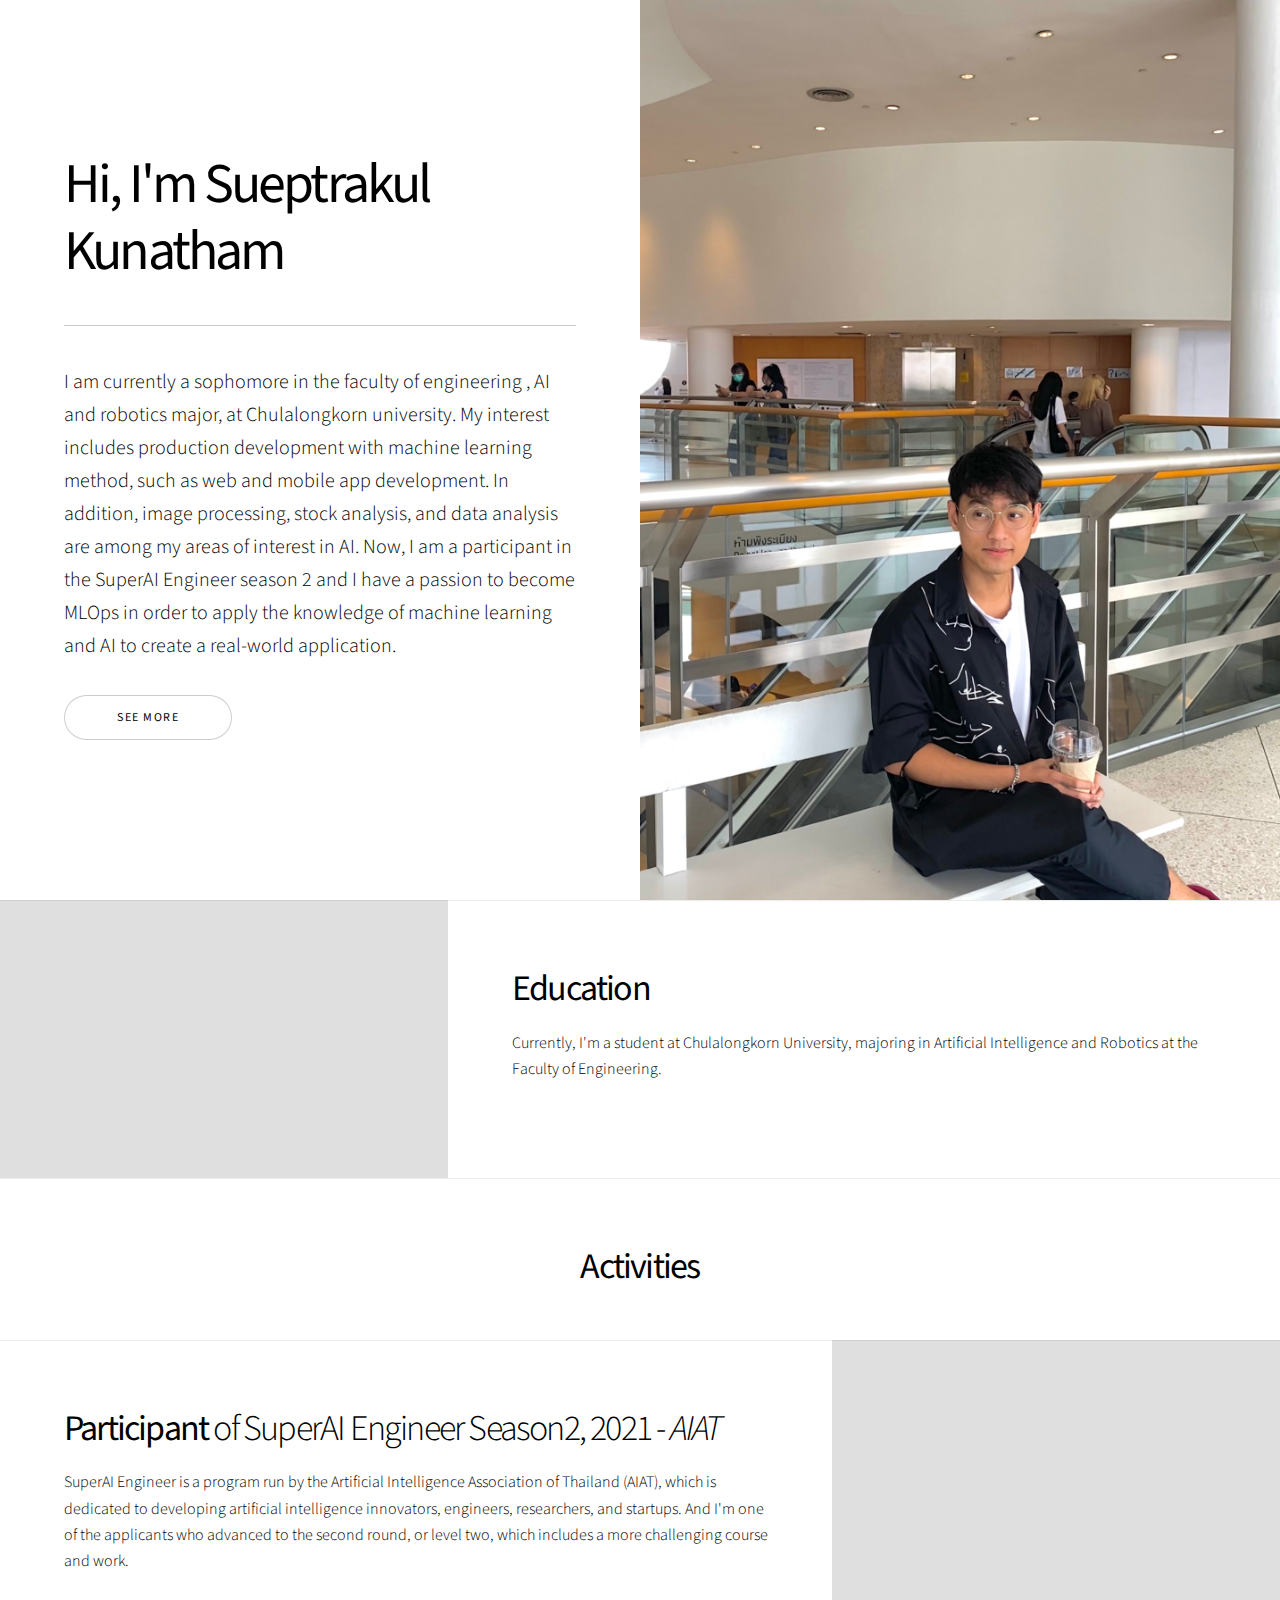
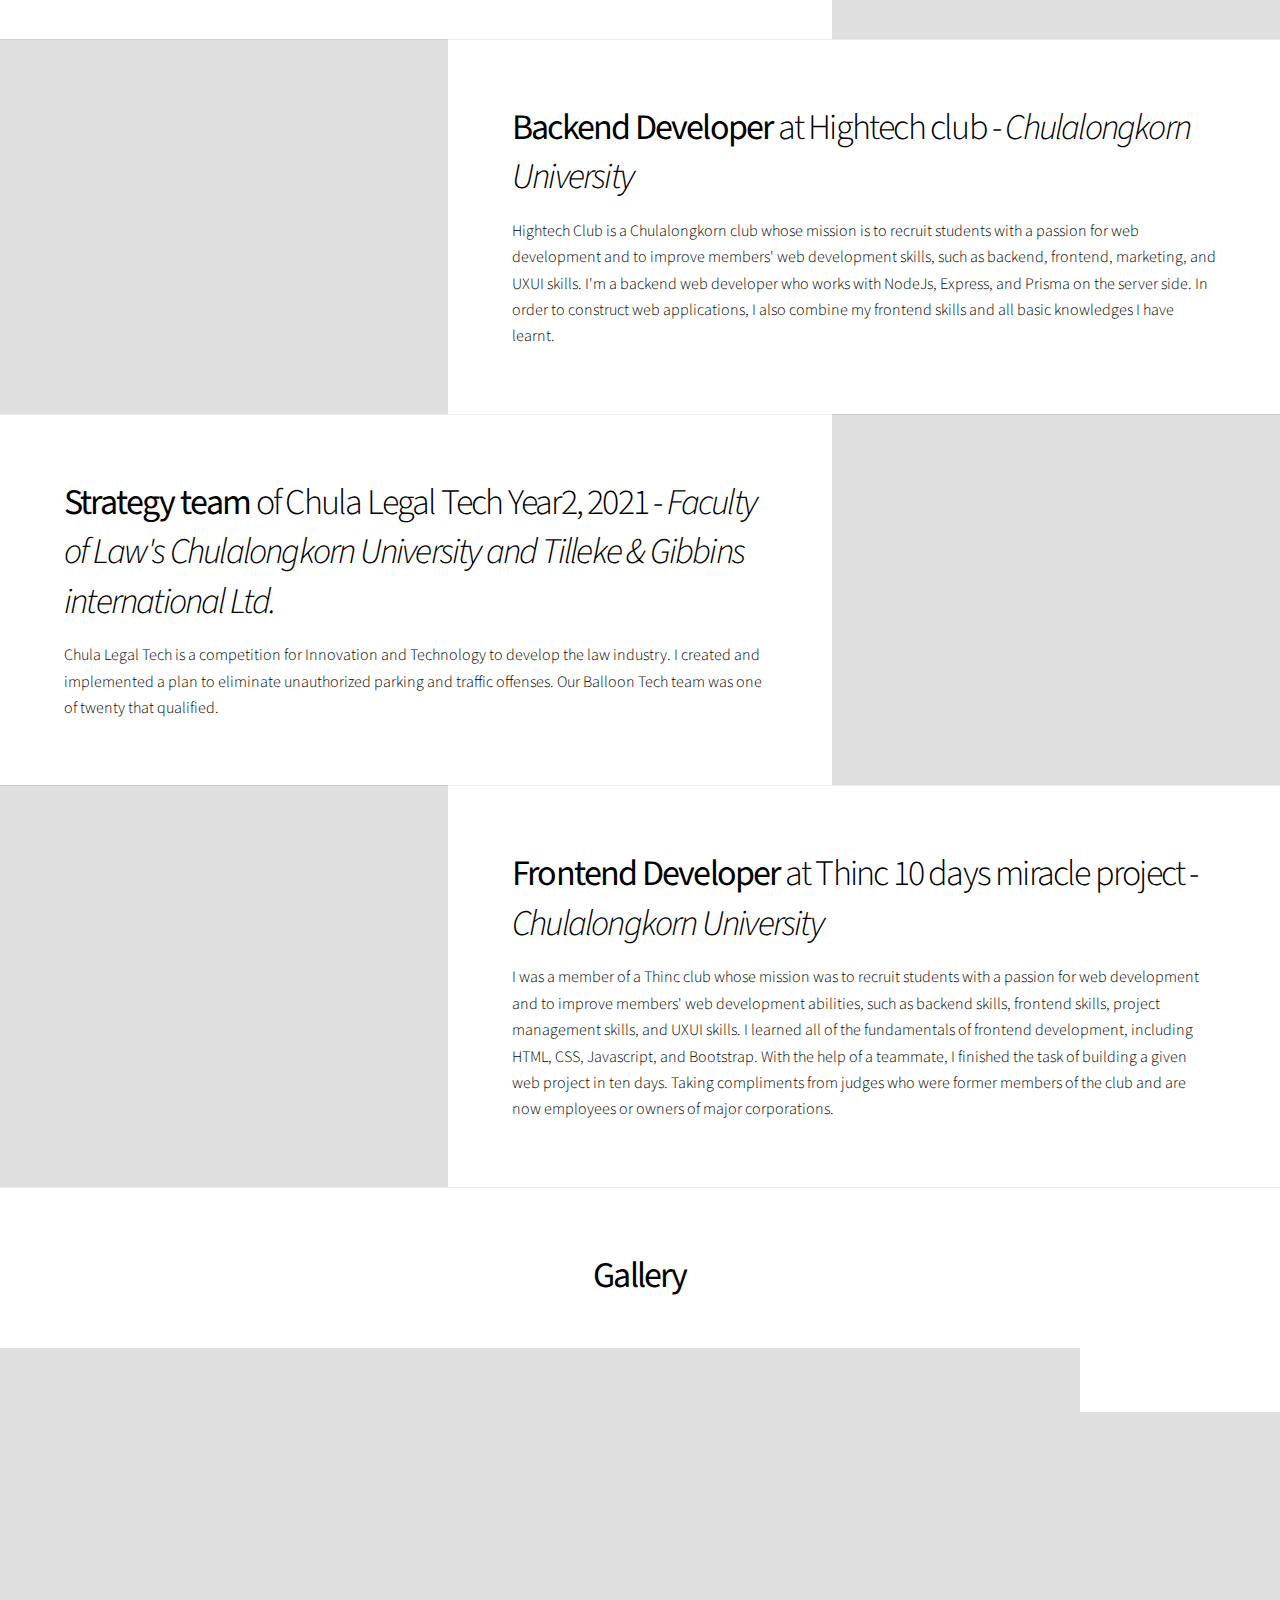
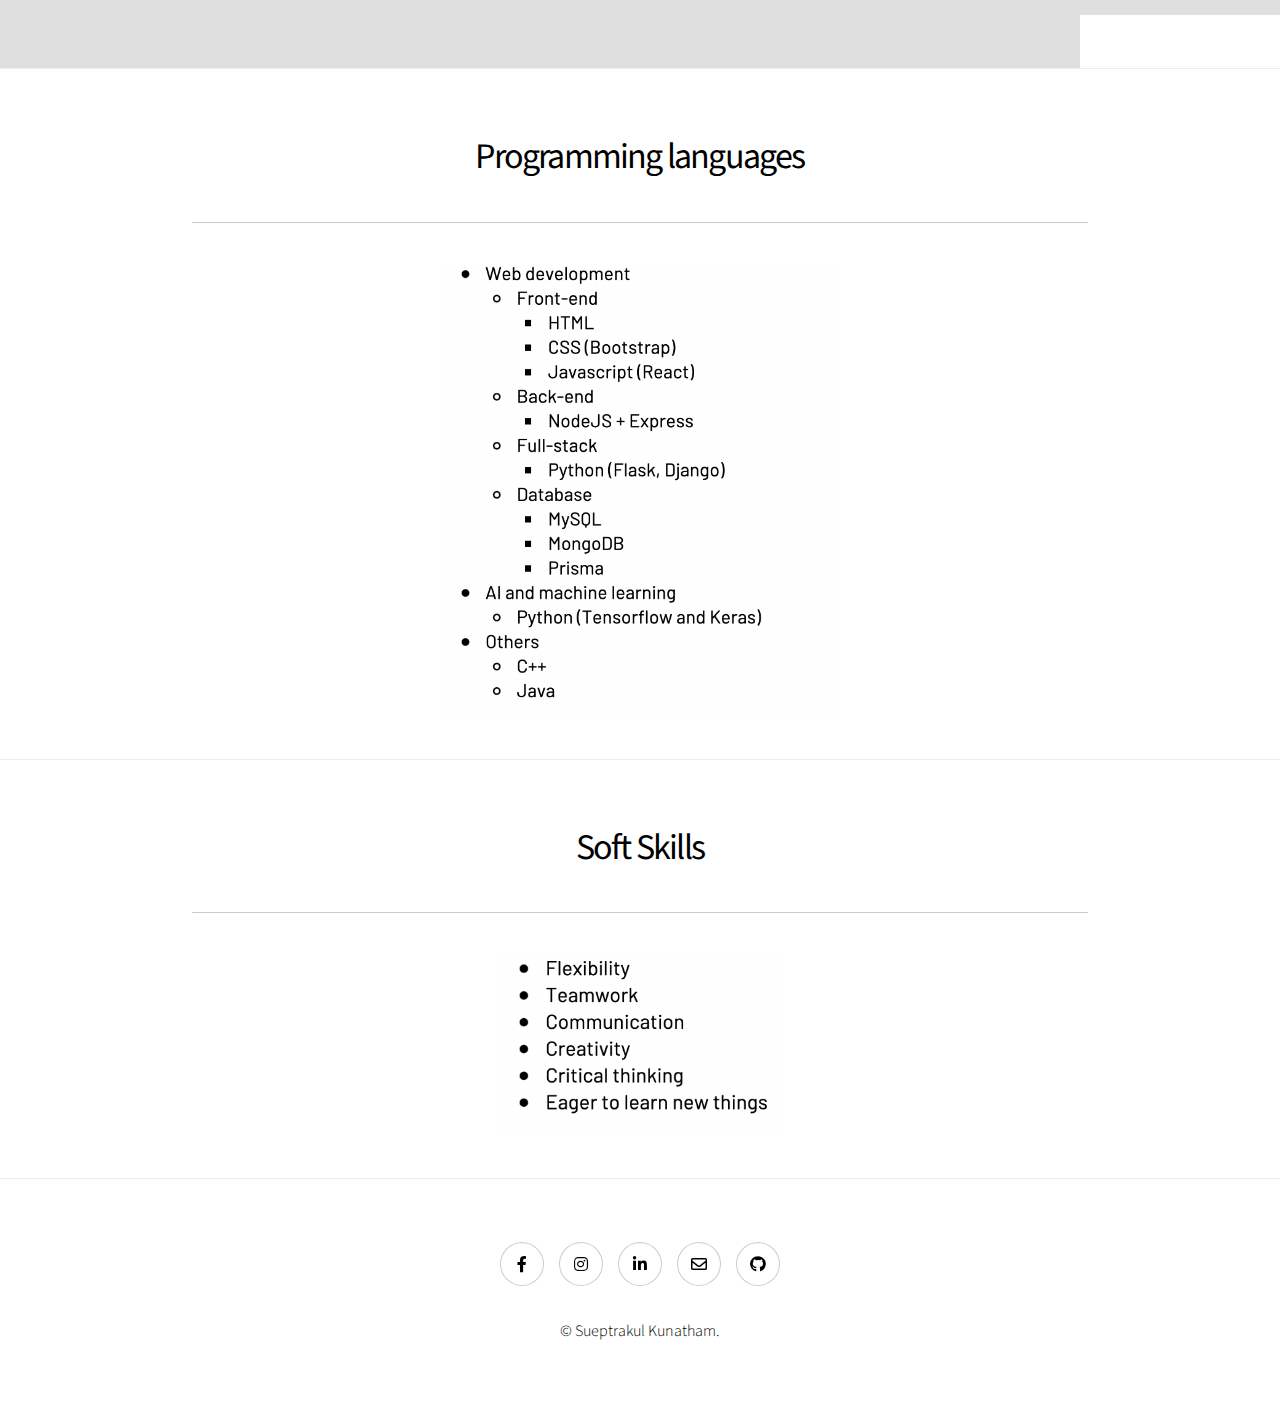
==== commit d27a922b: "update to ico" ====
--- a/index.html
+++ b/index.html
@@ -2,6 +2,7 @@
 <html>
 	<head>
 		<title>Sueptrakul Kunatham</title>
+		<link rel="shortcut icon" href="/Users/sarmkunatham/Documents/GitHub/Portfolio/images/favicon.ico" type="image/x-icon">
 		<meta charset="utf-8" />
 		<meta name="viewport" content="width=device-width, initial-scale=1, user-scalable=no" />
 		<link rel="stylesheet" href="assets/css/main.css" />
@@ -18,7 +19,7 @@
 							<h1><b>Hi, I'm Sueptrakul Kunatham</b></h1>
 							<hr>
 							<p class="major">I am currently a sophomore in the faculty of engineering
-								, AI and robotics major, at Chulalongkorn university. My interest includes production development with machine learning method, such as web and mobile app development. Now, I am a participant in the SuperAI Engineer season 2 and I have a passion to become MLOps in order to apply the knowledge of machine learning and AI to create a real-world application. 
+								, AI and robotics major, at Chulalongkorn university. My interest includes production development with machine learning method, such as web and mobile app development. In addition, image processing, stock analysis, and data analysis are among my areas of interest in AI. Now, I am a participant in the SuperAI Engineer season 2 and I have a passion to become MLOps in order to apply the knowledge of machine learning and AI to create a real-world application. 
 							</p>
 							<ul class="actions stacked">
 								<li><a href="#first" class="button big wide smooth-scroll-middle">See more</a></li>
@@ -33,7 +34,7 @@
 					<section class="spotlight style1 orient-right content-align-left image-position-center onscroll-image-fade-in" id="first">
 						<div class="content">
 							<h2><b>Education</b></h2>
-							<p>Currently, I'm a student at Chulalonkorn University, majoring in Artificial Intelligence and Robotics at the Faculty of Engineering.</p>
+							<p>Currently, I'm a student at Chulalongkorn University, majoring in Artificial Intelligence and Robotics at the Faculty of Engineering.</p>
 							<ul class="actions stacked">
 							</ul>
 						</div>
@@ -180,6 +181,66 @@
 								<article>
 									<a href="images/Superai_camp.jpg" class="image">
 										<img src="images/Superai_camp.jpg" alt="" style="margin-top: 1.5em"/>
+									</a>
+									<div class="caption">
+										<ul class="actions fixed">
+											<li><span class="button small">Details</span></li>
+										</ul>
+									</div>
+								</article>
+								<article>
+									<a href="images/Superai_camp.jpg" class="image">
+										<img src="images/Superai_camp.jpg" alt="" style="margin-top: 1.5em"/>
+									</a>
+									<div class="caption">
+										<ul class="actions fixed">
+											<li><span class="button small">Details</span></li>
+										</ul>
+									</div>
+								</article>
+								<article>
+									<a href="images/Sueptrakul Kunatham - Python.png" class="image">
+										<img src="images/Sueptrakul Kunatham - Python.png" alt="" style="margin-top: 1.5em"/>
+									</a>
+									<div class="caption">
+										<ul class="actions fixed">
+											<li><span class="button small">Details</span></li>
+										</ul>
+									</div>
+								</article>
+								<article>
+									<a href="images/Sueptrakul Kunatham - Pandas.png" class="image">
+										<img src="images/Sueptrakul Kunatham - Pandas.png" alt="" style="margin-top: 1.5em"/>
+									</a>
+									<div class="caption">
+										<ul class="actions fixed">
+											<li><span class="button small">Details</span></li>
+										</ul>
+									</div>
+								</article>
+								<article>
+									<a href="images/Sueptrakul Kunatham - Intro to Machine Learning.png" class="image">
+										<img src="images/Sueptrakul Kunatham - Intro to Machine Learning.png" alt="" style="margin-top: 1.5em"/>
+									</a>
+									<div class="caption">
+										<ul class="actions fixed">
+											<li><span class="button small">Details</span></li>
+										</ul>
+									</div>
+								</article>
+								<article>
+									<a href="images/Sueptrakul Kunatham - Intro to Deep Learning.png" class="image">
+										<img src="images/Sueptrakul Kunatham - Intro to Deep Learning.png" alt="" style="margin-top: 1.5em"/>
+									</a>
+									<div class="caption">
+										<ul class="actions fixed">
+											<li><span class="button small">Details</span></li>
+										</ul>
+									</div>
+								</article>
+								<article>
+									<a href="images/Sueptrakul Kunatham - Computer Vision.png" class="image">
+										<img src="images/Sueptrakul Kunatham - Computer Vision.png" alt="" style="margin-top: 1.5em"/>
 									</a>
 									<div class="caption">
 										<ul class="actions fixed">
